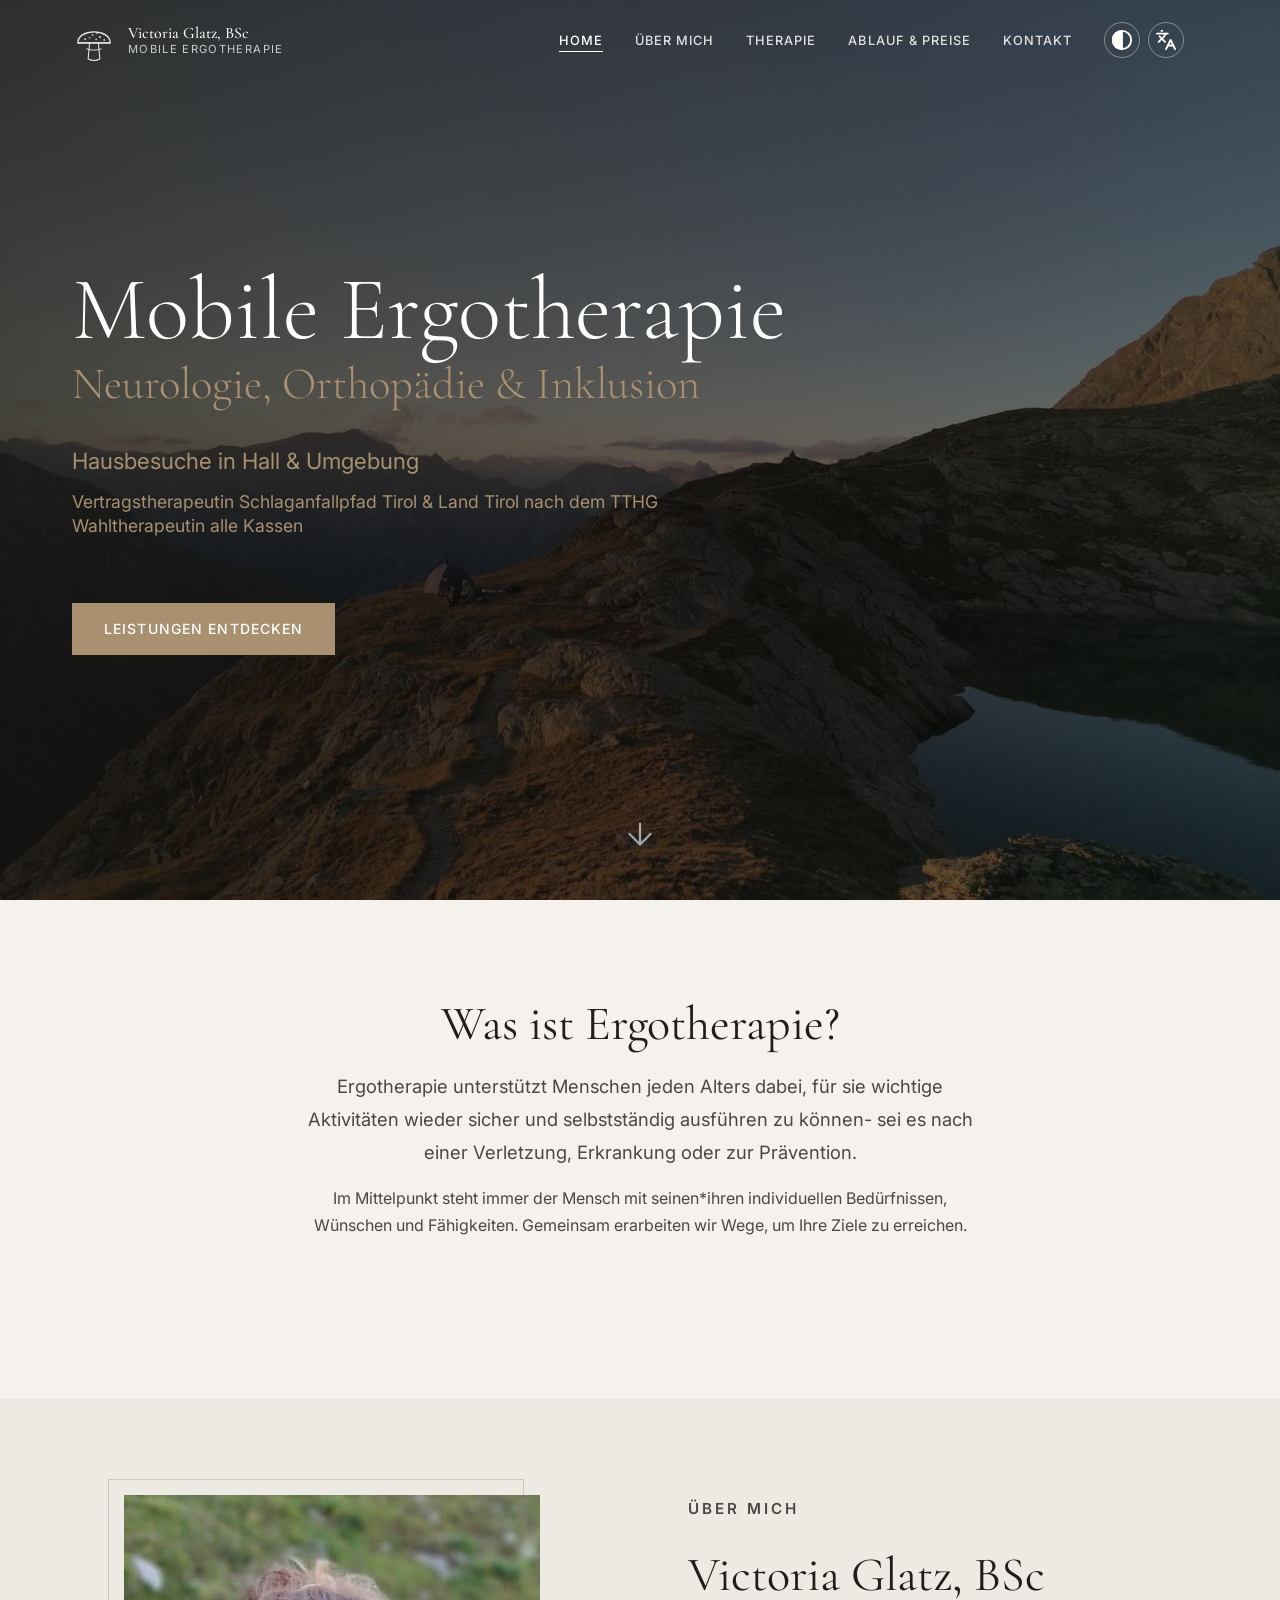
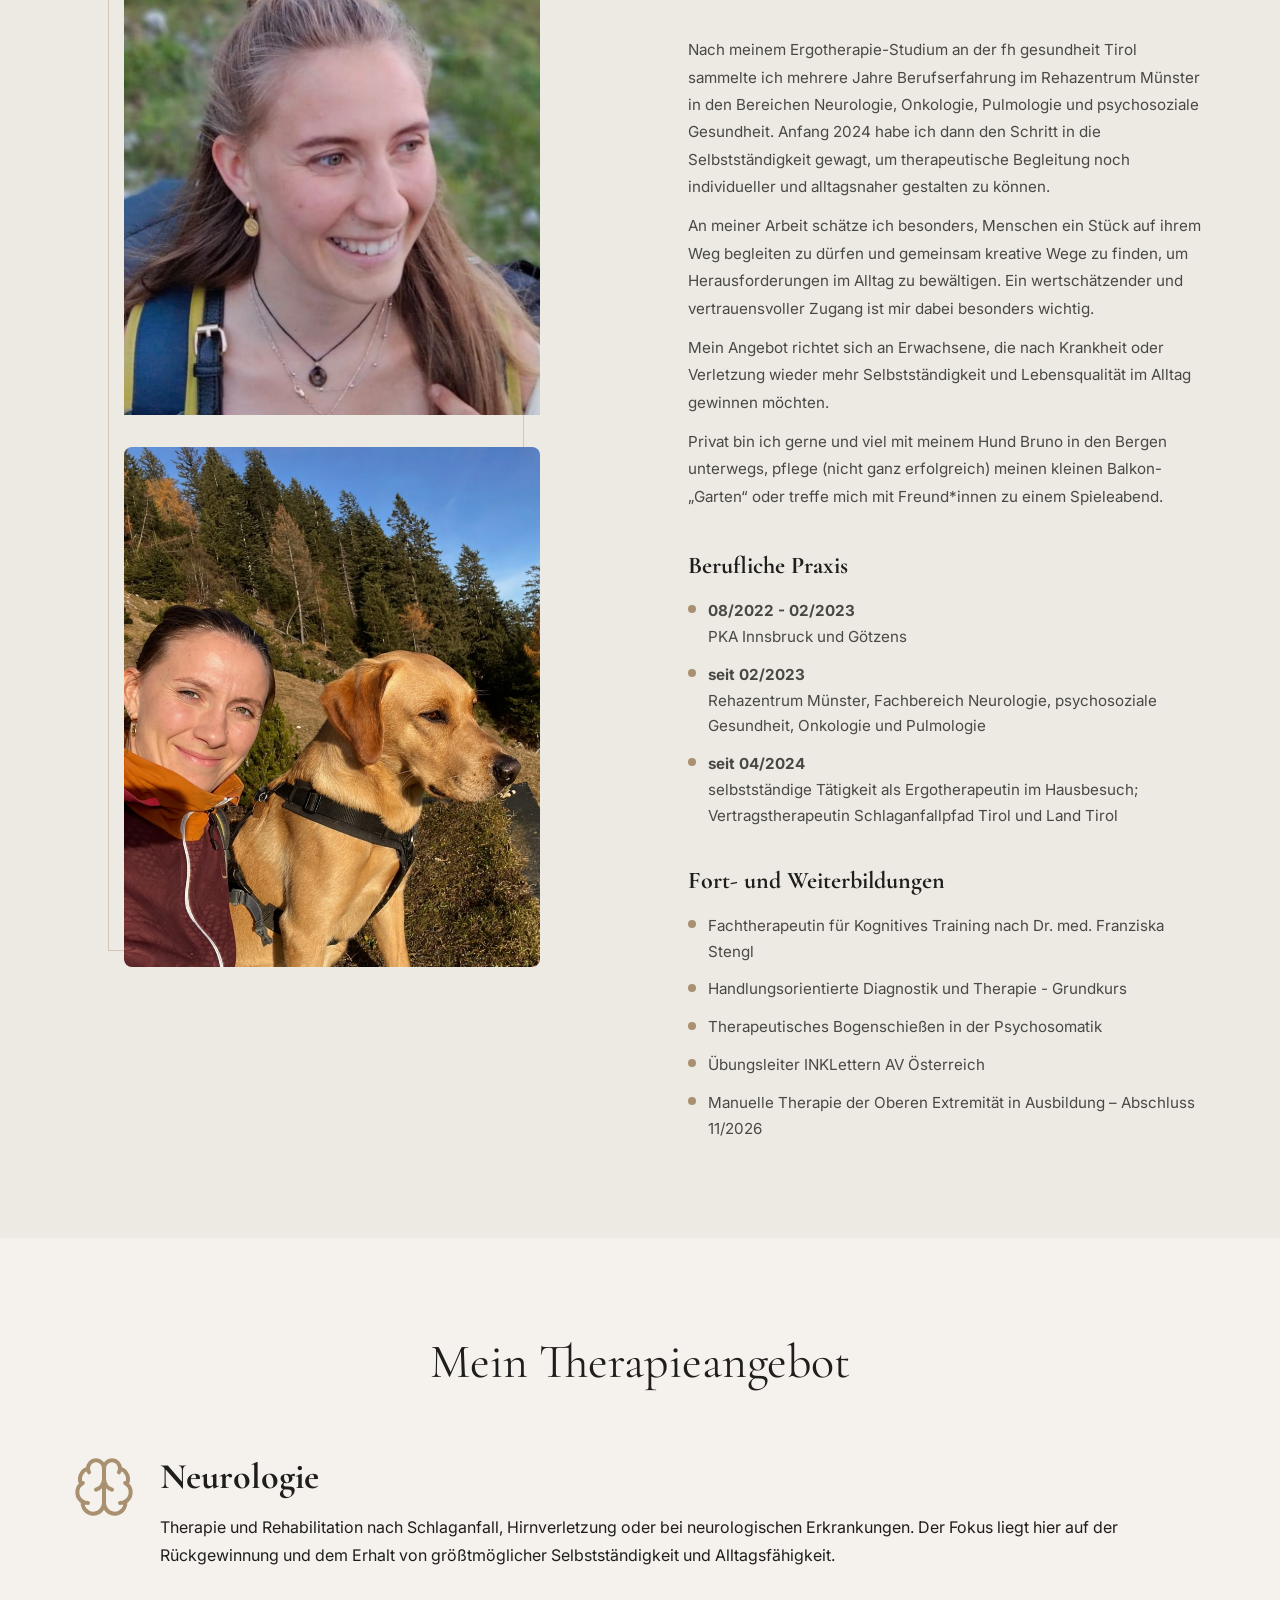
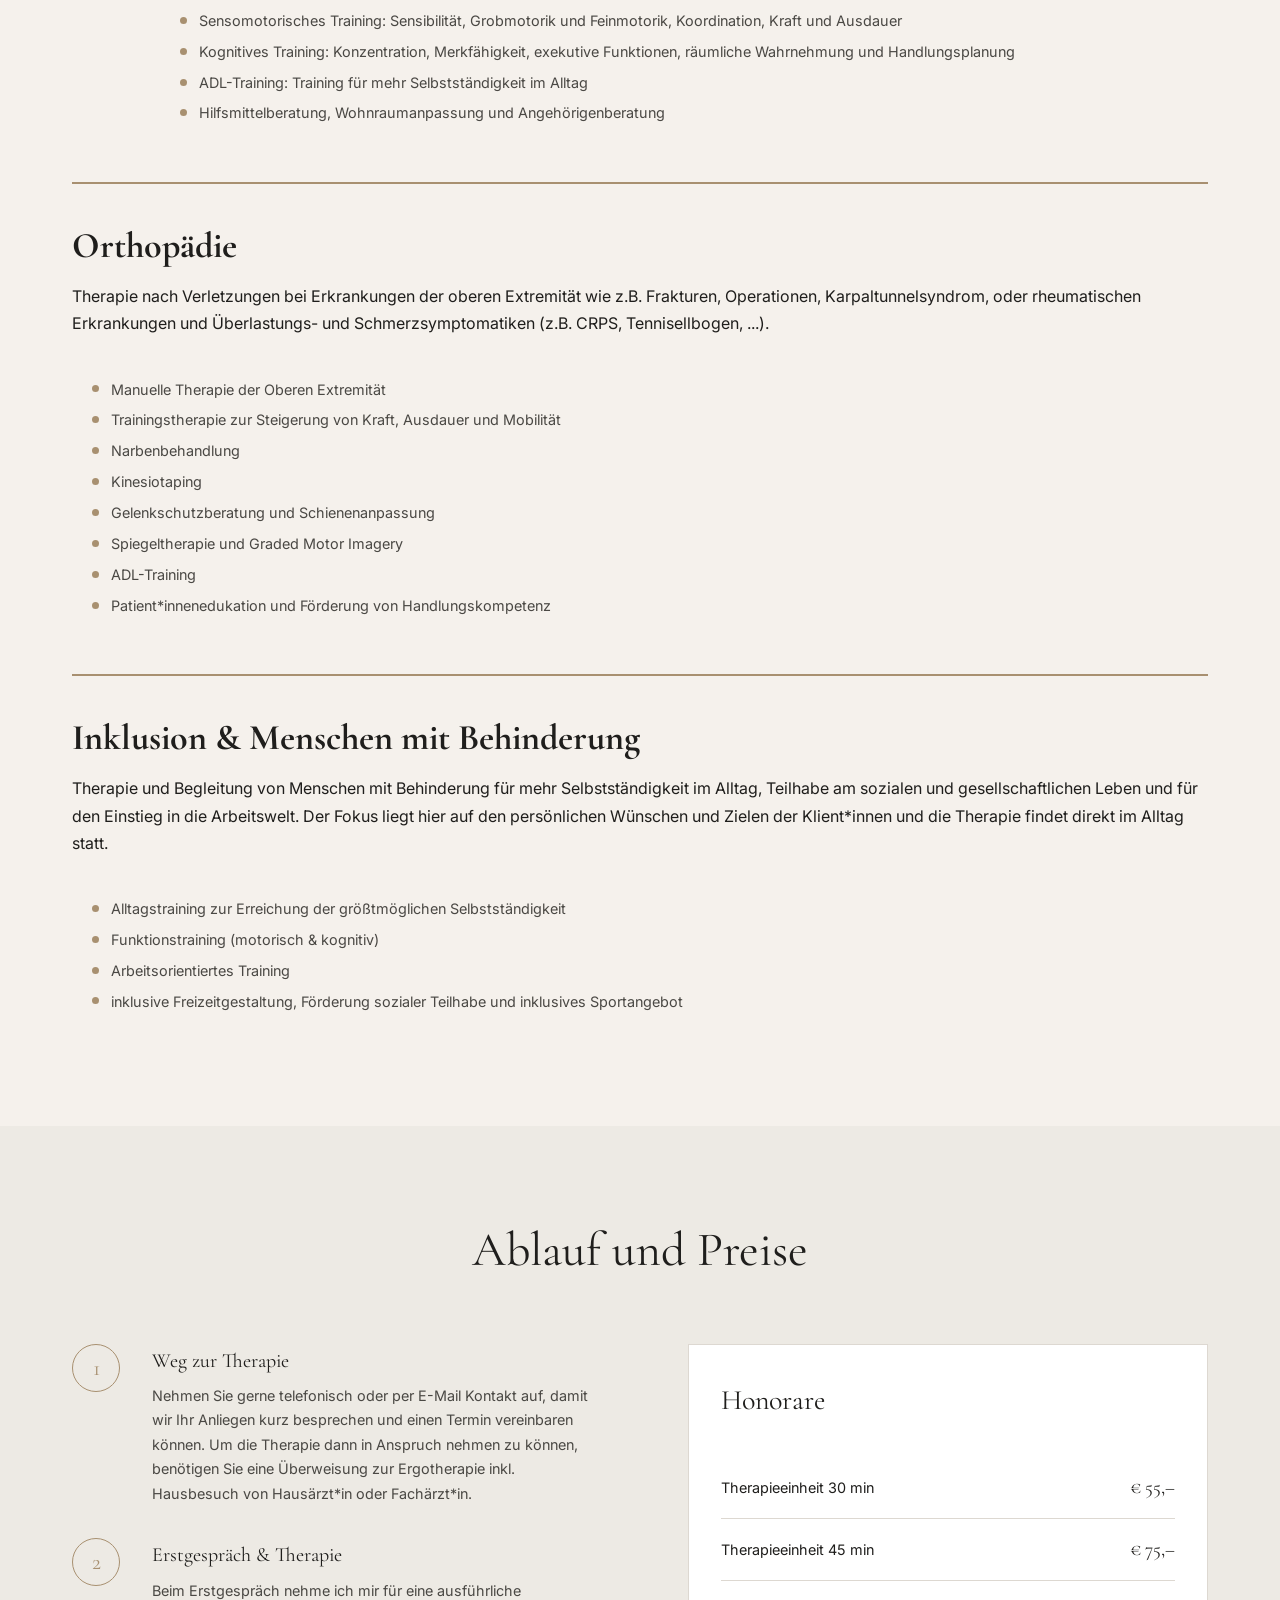
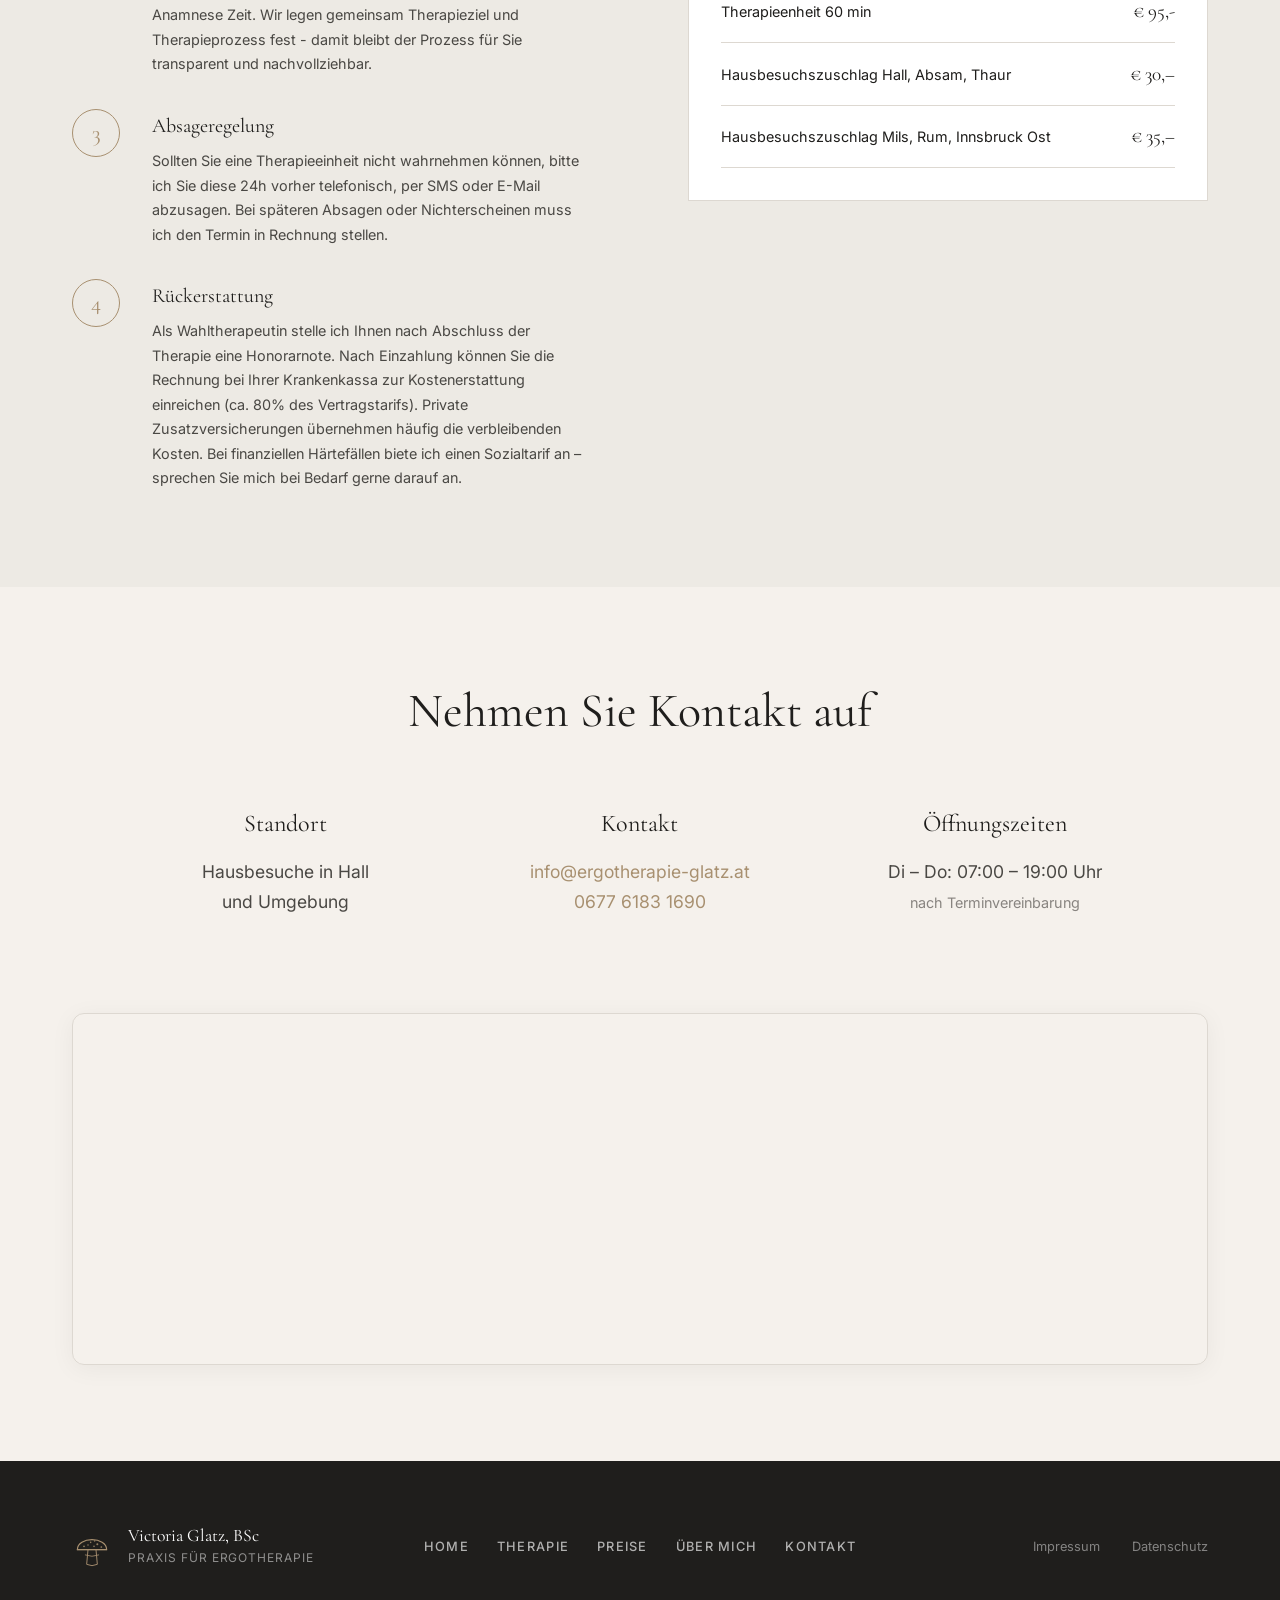
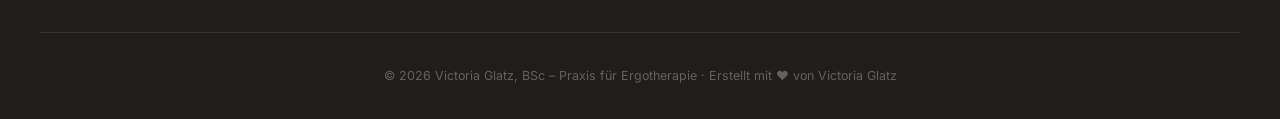
==== index.html @ 056859e7 "Vertragstherapeutin erste Seite" ====
<!DOCTYPE html>
<html lang="de">

<head>
  <meta charset="UTF-8" />
  <meta name="viewport" content="width=device-width, initial-scale=1.0" />
  <title>Mobile Ergotherapie – Victoria Glatz, BSc | Praxis für Ergotherapie</title>
  <meta name="description"
    content="Ergotherapie-Praxis von Victoria Glatz, BSc. Individuelle Therapie für Kinder, Erwachsene und SeniorInnen. Termine auf Anfrage." />
  <meta name="keywords" content="Ergotherapie, Ergotherapeutin, Praxis, Wien, Therapie, Motorik, Alltagskompetenz" />
  <link rel="icon" type="image/svg+xml" href="favicon.svg" />
  <link rel="preconnect" href="https://fonts.googleapis.com" />
  <link rel="preconnect" href="https://fonts.gstatic.com" crossorigin />
  <link
    href="https://fonts.googleapis.com/css2?family=Cormorant+Garamond:ital,wght@0,300;0,400;0,500;0,600;1,300;1,400&family=Inter:wght@300;400;500;600&display=swap"
    rel="stylesheet" />
  <link rel="stylesheet" href="style.css" />
</head>

<body>

  <!-- HEADER / NAV -->
  <header class="site-header" id="site-header">
    <div class="header-inner">
      <a href="#home" class="logo-link">
        <div class="logo-icon">
          <svg viewBox="0 0 60 66" fill="none" xmlns="http://www.w3.org/2000/svg" aria-hidden="true">
            <!-- cap -->
            <path d="M8 34 C8 14 52 14 52 34 Z" stroke="currentColor" stroke-width="1.8" stroke-linejoin="round"
              fill="none" />
            <!-- cap underside / gills line -->
            <line x1="8" y1="34" x2="52" y2="34" stroke="currentColor" stroke-width="1.4" stroke-linecap="round" />
            <!-- stem -->
            <path d="M24 34 L22 56 Q30 60 38 56 L36 34" stroke="currentColor" stroke-width="1.4" stroke-linejoin="round"
              fill="none" />
            <!-- skirt (annulus) -->
            <path d="M20 42 Q30 46 40 42" stroke="currentColor" stroke-width="1.2" stroke-linecap="round" fill="none" />
            <!-- scattered filled dots inside cap -->
            <circle cx="18" cy="29" r="1.3" fill="currentColor" opacity="0.85" />
            <circle cx="28" cy="23" r="1.2" fill="currentColor" opacity="0.85" />
            <circle cx="38" cy="26" r="1.5" fill="currentColor" opacity="0.85" />
            <circle cx="34" cy="21" r="1" fill="currentColor" opacity="0.85" />
            <circle cx="44" cy="30" r="1.3" fill="currentColor" opacity="0.85" />
            <circle cx="24" cy="27" r="1.1" fill="currentColor" opacity="0.85" />
            <circle cx="33" cy="29" r="1.2" fill="currentColor" opacity="0.85" />
          </svg>
        </div>
        <div class="logo-text">
          <span class="logo-name">Victoria Glatz, BSc</span>
          <span class="logo-sub">Mobile Ergotherapie</span>
        </div>
      </a>
      <button class="nav-toggle" id="nav-toggle" aria-label="Menü öffnen" aria-expanded="false">
        <span class="hamburger-line"></span>
        <span class="hamburger-line"></span>
        <span class="hamburger-line"></span>
      </button>
      <nav class="main-nav" id="main-nav" aria-label="Hauptnavigation">
        <ul>
          <li><a href="#home" class="nav-link active" data-section="home">Home</a></li>
          <li><a href="#ueber-mich" class="nav-link" data-section="ueber-mich">Über mich</a></li>
          <li><a href="#therapie" class="nav-link" data-section="therapie">Therapie</a></li>
          <li><a href="#ablauf" class="nav-link" data-section="ablauf">Ablauf &amp; Preise</a></li>
          <li><a href="#kontakt" class="nav-link" data-section="kontakt">Kontakt</a></li>
        </ul>
      </nav>

      <div class="a11y-controls">
        <button id="btn-contrast" class="a11y-btn" aria-label="Kontrastmodus umschalten" title="Hoher Kontrast">
          <svg viewBox="0 0 24 24" fill="none" stroke="currentColor" stroke-width="2" stroke-linecap="round"
            stroke-linejoin="round">
            <circle cx="12" cy="12" r="10"></circle>
            <path d="M12 2a10 10 0 0 0 0 20z" fill="currentColor"></path>
          </svg>
        </button>
        <button id="btn-language" class="a11y-btn" aria-label="Leichte Sprache" title="Leichte Sprache">
          <svg viewBox="0 0 24 24" fill="none" stroke="currentColor" stroke-width="2" stroke-linecap="round"
            stroke-linejoin="round">
            <path d="M5 8l6 6"></path>
            <path d="M4 14l6-6 2-3"></path>
            <path d="M2 5h12"></path>
            <path d="M7 2h1"></path>
            <path d="M22 22l-5-10-5 10"></path>
            <path d="M14 18h6"></path>
          </svg>
        </button>
      </div>
    </div>
  </header>

  <!-- HERO SECTION -->
  <section class="hero" id="home">
    <div class="hero-image-wrapper">
      <img src="images/hero.png" alt="Ergotherapie – Hände bei der Therapie" class="hero-img" loading="eager" />
      <div class="hero-overlay"></div>
    </div>
    <div class="hero-content">
      <h1 class="hero-title reveal-up">
        Mobile Ergotherapie<br />
        <span
          style="color: var(--clr-primary); font-size: clamp(1.1rem, 5vw, 2.8rem); display: block; white-space: nowrap;">Neurologie,
          Orthopädie &amp; Inklusion</span>
      </h1>
      <p class="hero-subtitle reveal-up" style="color: var(--clr-primary); font-size: 1.4rem; margin-top: 0.5rem;">
        Hausbesuche in Hall &amp; Umgebung<br />
        <span style="font-size: 1.1rem; line-height: 1.4; display: block; margin-top: 0.5rem;">
          Vertragstherapeutin Schlaganfallpfad Tirol &amp; Land Tirol nach dem TTHG<br>
          Wahltherapeutin alle Kassen
        </span>
      </p>
      <a href="#therapie" class="btn-primary reveal-up">Leistungen entdecken</a>
    </div>
    <a href="#therapie" class="scroll-indicator" aria-label="Nach unten scrollen">
      <svg viewBox="0 0 24 24" fill="none" xmlns="http://www.w3.org/2000/svg">
        <path d="M12 5v14M5 12l7 7 7-7" stroke="currentColor" stroke-width="1.5" stroke-linecap="round"
          stroke-linejoin="round" />
      </svg>
    </a>
  </section>

  <!-- INTRO SECTION -->
  <section class="intro section-pad">
    <div class="container">
      <div class="intro-text reveal-up">
        <h2 class="section-title">Was ist Ergotherapie?</h2>
        <div class="standard-text">
          <p class="lead-text">
            Ergotherapie unterstützt Menschen jeden Alters dabei, für sie wichtige Aktivitäten wieder sicher und
            selbstständig ausführen zu können- sei es nach einer Verletzung, Erkrankung oder zur Prävention.
          </p>
          <p>
            Im Mittelpunkt steht immer der Mensch mit seinen*ihren individuellen Bedürfnissen, Wünschen und Fähigkeiten.
            Gemeinsam erarbeiten wir Wege, um Ihre Ziele zu erreichen.
          </p>
        </div>
        <div class="leichte-sprache-text">
          <p>
            Manche Menschen können Dinge nicht so gut selber machen.<br>
            Weil sich manche Menschen nicht gut konzentrieren.<br>
            Oder die Hände nicht gut bewegen.<br>
            Die Menschen möchten die Dinge selber Machen.<br>
            Ergotherapie hilft dabei.
          </p>
          <p>
            In der Ergotherapie werden Übungen für die Hände und die Beine gemacht.<br>
            Oder Übungen für das Gedächtnis.<br>
            Oder ein Hilfsmittel ausprobiert.
          </p>
        </div>

      </div>
  </section>

  <!-- ÜBER MICH SECTION -->
  <section class="ueber-mich section-pad section-alt" id="ueber-mich">
    <div class="container">
      <div class="ueber-mich-layout">
        <div class="ueber-mich-img reveal-left">
          <img src="images/portrait.png" alt="Victoria Glatz, BSc – Ergotherapeutin" loading="lazy" />
          <img src="images/portrait2.png" alt="Victoria Glatz, BSc – Ergotherapeutin" loading="lazy"
            style="margin-top: var(--space-md); border-radius: 8px;" />
        </div>
        <div class="ueber-mich-text reveal-right">
          <p class="section-eyebrow">Über mich</p>
          <h2 class="section-title standard-text">Victoria Glatz, BSc</h2>
          <div class="standard-text">
            <p class="lead-text" style="margin-bottom: 0.75rem;">Nach meinem Ergotherapie-Studium an der fh gesundheit
              Tirol sammelte ich mehrere Jahre
              Berufserfahrung im Rehazentrum Münster in den Bereichen Neurologie, Onkologie, Pulmologie und
              psychosoziale Gesundheit. Anfang 2024 habe ich dann den Schritt in die Selbstständigkeit gewagt, um
              therapeutische Begleitung noch
              individueller und alltagsnaher gestalten zu können.</p>
            <p style="margin-bottom: 0.75rem;">An meiner Arbeit schätze ich besonders, Menschen ein Stück auf ihrem Weg
              begleiten zu dürfen und
              gemeinsam kreative Wege zu finden, um Herausforderungen im Alltag zu bewältigen. Ein wertschätzender und
              vertrauensvoller Zugang ist mir dabei besonders wichtig.</p>
            <p style="margin-bottom: 0.75rem;">Mein Angebot richtet sich an Erwachsene, die nach Krankheit oder
              Verletzung wieder mehr Selbstständigkeit
              und Lebensqualität im Alltag gewinnen möchten.</p>
            <p style="margin-bottom: 0.75rem;">Privat bin ich gerne und viel mit meinem Hund Bruno in den Bergen
              unterwegs, pflege (nicht ganz
              erfolgreich) meinen kleinen Balkon-„Garten“ oder treffe mich mit Freund*innen zu einem Spieleabend.</p>
          </div>
          <div class="leichte-sprache-text">
            <p>
              Ich heiße Victoria Glatz<br>
              Ich habe in Tirol studiert.<br>
              Ich habe im Rehazentrum Münster gearbeitet.<br>
              Ich habe dort Menschen mit verschiedenen Krankheiten behandelt.
            </p>
            <p>Seit 2024 bin ich selbstständig.</p>
            <p>
              Mir macht meine Arbeit große Freude.<br>
              Ich unterstütze Menschen bei ihren Herausforderungen.
            </p>
            <p>
              In meiner Freizeit gehe ich mit meinem Hund Bruno spazieren.<br>
              Ich habe einen kleinen Balkon mit Pflanzen.<br>
              Ich spiele gerne Spiele mit Freunden.
            </p>
          </div>

          <h3
            style="margin-top: 1rem; margin-bottom: 0; font-family: var(--font-serif); font-size: 1.5rem; color: var(--clr-text); line-height: 1;">
            Berufliche Praxis</h3>
          <div class="qualifikationen" style="margin-top: 0.25rem;">
            <div class="quali-item">
              <div class="quali-dot"></div>
              <span><strong>08/2022 - 02/2023</strong><br>PKA Innsbruck und Götzens</span>
            </div>
            <div class="quali-item">
              <div class="quali-dot"></div>
              <span><strong>seit 02/2023</strong><br>Rehazentrum Münster, Fachbereich Neurologie, psychosoziale
                Gesundheit, Onkologie und Pulmologie</span>
            </div>
            <div class="quali-item">
              <div class="quali-dot"></div>
              <span><strong>seit 04/2024</strong><br>selbstständige Tätigkeit als Ergotherapeutin im Hausbesuch;
                Vertragstherapeutin Schlaganfallpfad Tirol und Land Tirol</span>
            </div>
          </div>

          <h3
            style="margin-top: 1.5rem; margin-bottom: 0; font-family: var(--font-serif); font-size: 1.5rem; color: var(--clr-text); line-height: 1;">
            Fort- und Weiterbildungen</h3>
          <div class="qualifikationen" style="margin-top: 0.25rem;">
            <div class="quali-item">
              <div class="quali-dot"></div>
              <span>Fachtherapeutin für Kognitives Training nach Dr. med. Franziska Stengl</span>
            </div>
            <div class="quali-item">
              <div class="quali-dot"></div>
              <span>Handlungsorientierte Diagnostik und Therapie - Grundkurs</span>
            </div>
            <div class="quali-item">
              <div class="quali-dot"></div>
              <span>Therapeutisches Bogenschießen in der Psychosomatik</span>
            </div>
            <div class="quali-item">
              <div class="quali-dot"></div>
              <span>Übungsleiter INKLettern AV Österreich</span>
            </div>
            <div class="quali-item">
              <div class="quali-dot"></div>
              <span>Manuelle Therapie der Oberen Extremität in Ausbildung – Abschluss 11/2026</span>
            </div>
          </div>
        </div>
      </div>
    </div>
  </section>

  <!-- THERAPIE SECTION -->
  <section class="therapie section-pad" id="therapie">
    <div class="container">
      <div class="section-header reveal-up">
        <h2 class="section-title">Mein Therapieangebot</h2>
      </div>

      <div class="therapy-content reveal-up">
        <div class="therapy-section"
          style="padding-bottom: 2.5rem; border-bottom: 2px solid var(--clr-primary); margin-bottom: 2.5rem; display: flex; gap: 1.5rem; align-items: flex-start;">

          <div class="therapy-icon" style="flex-shrink: 0; width: 64px; height: 64px; color: var(--clr-primary);">
            <svg viewBox="0 0 24 24" fill="none" stroke="currentColor" stroke-width="1.5" stroke-linecap="round"
              stroke-linejoin="round">
              <!-- side-view conceptual brain path based on lucide definition -->
              <path d="M12 5a3 3 0 1 0-5.997.125 4 4 0 0 0-2.526 5.77 4 4 0 0 0 .556 6.588A4 4 0 1 0 12 18Z"></path>
              <path d="M12 5a3 3 0 1 1 5.997.125 4 4 0 0 1 2.526 5.77 4 4 0 0 1-.556 6.588A4 4 0 1 1 12 18Z"></path>
              <path d="M15 13a4.5 4.5 0 0 1-3-4 4.5 4.5 0 0 1-3 4"></path>
              <path d="M17.599 6.5a3 3 0 0 0 .399-1.375"></path>
              <path d="M6.003 5.125A3 3 0 0 0 6.401 6.5"></path>
              <path d="M3.477 10.896a4 4 0 0 1 .585-.396"></path>
              <path d="M19.938 10.5a4 4 0 0 1 .585.396"></path>
              <path d="M6 18a4 4 0 0 1-1.967-.516"></path>
              <path d="M19.967 17.484A4 4 0 0 1 18 18"></path>
            </svg>
          </div>

          <div class="therapy-text" style="flex: 1;">
            <h3
              style="font-family: var(--font-serif); font-size: 2.25rem; color: var(--clr-text); margin-bottom: 1rem; line-height: 1.2;">
              Neurologie</h3>
            <div class="standard-text">
              <p>Therapie und Rehabilitation nach Schlaganfall, Hirnverletzung oder bei neurologischen Erkrankungen. Der
                Fokus liegt hier auf der Rückgewinnung und dem Erhalt von größtmöglicher Selbstständigkeit und
                Alltagsfähigkeit.</p>
              <ul class="therapy-list" style="margin-top: 0.5rem; padding-left: 1.25rem;">
                <li>Sensomotorisches Training: Sensibilität, Grobmotorik und Feinmotorik, Koordination, Kraft und
                  Ausdauer</li>
                <li>Kognitives Training: Konzentration, Merkfähigkeit, exekutive Funktionen, räumliche Wahrnehmung und
                  Handlungsplanung</li>
                <li>ADL-Training: Training für mehr Selbstständigkeit im Alltag</li>
                <li>Hilfsmittelberatung, Wohnraumanpassung und Angehörigenberatung</li>
              </ul>
            </div>
            <div class="leichte-sprache-text">
              <p>
                Therapie nach Schlaganfall oder Verletzung im Gehirn.<br>
                Therapie bei Krankeiten im Gehirn.<br>
                Übungen für Dinge im Alltag.<br>
                Übungen für Hände und Körper.<br>
                Übungen für die Konzentration.<br>
                Ausprobieren von Hilfsmitteln.
              </p>
            </div>
          </div>
        </div>

        <div class="therapy-section"
          style="padding-bottom: 2.5rem; border-bottom: 2px solid var(--clr-primary); margin-bottom: 2.5rem; display: flex; gap: 1.5rem; align-items: flex-start;">

          <div class="therapy-text" style="flex: 1;">
            <h3
              style="font-family: var(--font-serif); font-size: 2.25rem; color: var(--clr-text); margin-bottom: 1rem; line-height: 1.2;">
              Orthopädie</h3>
            <div class="standard-text">
              <p>Therapie nach Verletzungen bei Erkrankungen der oberen Extremität wie z.B. Frakturen, Operationen,
                Karpaltunnelsyndrom, oder rheumatischen Erkrankungen und Überlastungs- und Schmerzsymptomatiken (z.B.
                CRPS, Tennisellbogen, ...).</p>
              <ul class="therapy-list" style="margin-top: 0.5rem; padding-left: 1.25rem;">
                <li>Manuelle Therapie der Oberen Extremität</li>
                <li>Trainingstherapie zur Steigerung von Kraft, Ausdauer und Mobilität</li>
                <li>Narbenbehandlung</li>
                <li>Kinesiotaping</li>
                <li>Gelenkschutzberatung und Schienenanpassung</li>
                <li>Spiegeltherapie und Graded Motor Imagery</li>
                <li>ADL-Training</li>
                <li>Patient*innenedukation und Förderung von Handlungskompetenz</li>
              </ul>
            </div>
            <div class="leichte-sprache-text">
              <p>
                Therapie bei Verletzungen der Hand.<br>
                Therapie bei Schmerzen.<br>
                Manuelle Therapie.<br>
                Übungen für die Hand.<br>
                Patient*innenedukation
              </p>
            </div>
          </div>
        </div>

        <div class="therapy-section" style="display: flex; gap: 1.5rem; align-items: flex-start;">

          <div class="therapy-text" style="flex: 1;">
            <h3
              style="font-family: var(--font-serif); font-size: 2.25rem; color: var(--clr-text); margin-bottom: 1rem; line-height: 1.2;">
              Inklusion & Menschen mit Behinderung</h3>
            <div class="standard-text">
              <p>Therapie und Begleitung von Menschen mit Behinderung für mehr Selbstständigkeit im Alltag, Teilhabe am
                sozialen und gesellschaftlichen Leben und für den Einstieg in die Arbeitswelt. Der Fokus liegt hier auf
                den persönlichen Wünschen und Zielen der Klient*innen und die Therapie findet direkt im Alltag statt.
              </p>
              <ul class="therapy-list" style="margin-top: 0.5rem; padding-left: 1.25rem;">
                <li>Alltagstraining zur Erreichung der größtmöglichen Selbstständigkeit</li>
                <li>Funktionstraining (motorisch &amp; kognitiv)</li>
                <li>Arbeitsorientiertes Training</li>
                <li>inklusive Freizeitgestaltung, Förderung sozialer Teilhabe und inklusives Sportangebot</li>
              </ul>
            </div>
            <div class="leichte-sprache-text">
              <p>
                Damit weniger Unterstützung benötigt wird.<br>
                Übungen für die Arbeit.<br>
                Übungen für die Freizeit.
              </p>
            </div>
          </div>
        </div>
      </div>
    </div>
  </section>

  <!-- ABLAUF & PREISE SECTION -->
  <section class="preise section-pad section-alt" id="ablauf">
    <div class="container">
      <div class="section-header reveal-up">
        <h2 class="section-title">Ablauf und Preise</h2>
      </div>
      <div class="preise-layout">
        <div class="ablauf-steps reveal-up standard-text">
          <div class="step">
            <div class="step-num">1</div>
            <div class="step-content">
              <h3>Weg zur Therapie</h3>
              <p>
                <span class="standard-text">Nehmen Sie gerne telefonisch oder per E-Mail Kontakt auf, damit wir Ihr
                  Anliegen kurz besprechen und einen Termin vereinbaren können. Um die Therapie dann in Anspruch nehmen
                  zu können, benötigen Sie eine Überweisung zur Ergotherapie inkl. Hausbesuch von Hausärzt*in oder
                  Fachärzt*in.</span>
                <span class="leichte-sprache-text">
                  Für die Ergotherapie braucht man eine Überweisung.<br>
                  Die Überweisung schreibt der Arzt oder die Ärztin.<br>
                  Dann ruft man die Ergotherapeutin an.
                </span>
              </p>
            </div>
          </div>
          <div class="step">
            <div class="step-num">2</div>
            <div class="step-content">
              <h3>Erstgespräch &amp; Therapie</h3>
              <p>
                <span class="standard-text">Beim Erstgespräch nehme ich mir für eine ausführliche Anamnese Zeit. Wir
                  legen gemeinsam Therapieziel und Therapieprozess fest - damit bleibt der Prozess für Sie transparent
                  und nachvollziehbar.</span>
                <span class="leichte-sprache-text">
                  Die Ergotherapeutin redet mit dir über deine Situation und Wünsche.<br>
                  Zusammen legen wir die Ziele fest.
                </span>
              </p>
            </div>
          </div>
          <div class="step">
            <div class="step-num">3</div>
            <div class="step-content">
              <h3>Absageregelung</h3>
              <p>
                <span class="standard-text">Sollten Sie eine Therapieeinheit nicht wahrnehmen können, bitte ich Sie
                  diese 24h vorher telefonisch, per SMS oder E-Mail abzusagen. Bei späteren Absagen oder Nichterscheinen
                  muss ich den Termin in Rechnung stellen.</span>
                <span class="leichte-sprache-text">Sie können einmal nicht zu unserem Termin kommen? Bitte sagen Sie mir
                  rechtzeitig Bescheid! Am besten einen Tag vorher. Sagen Sie mir zu spät ab, müssen Sie den verpassten
                  Termin trotzdem bezahlen.</span>
              </p>
            </div>
          </div>
          <div class="step">
            <div class="step-num">4</div>
            <div class="step-content">
              <h3>Rückerstattung</h3>
              <p>
                <span class="standard-text">
                  Als Wahltherapeutin stelle ich Ihnen nach Abschluss der Therapie eine Honorarnote. Nach Einzahlung
                  können
                  Sie die Rechnung bei Ihrer Krankenkassa zur Kostenerstattung einreichen (ca. 80% des Vertragstarifs).
                  Private Zusatzversicherungen übernehmen häufig die verbleibenden Kosten. Bei finanziellen Härtefällen
                  biete ich
                  einen Sozialtarif an – sprechen Sie mich bei Bedarf gerne darauf an.
                </span>
                <span class="leichte-sprache-text">
                  Wenn die Therapie fertig ist, bekommen Sie von mir eine Rechnung. Diese Rechnung bezahlen Sie zuerst
                  selbst. Dann schicken Sie die Rechnung an Ihre Gesundheits-Kasse. Die Kasse gibt Ihnen einen Teil vom
                  Geld
                  zurück. Wenn Sie wenig Geld haben, sprechen Sie mich bitte an. Wir finden eine Lösung.
                </span>
              </p>
            </div>
          </div>
        </div>

        <div class="leichte-sprache-text" style="margin-bottom: var(--space-lg);">
          <p>
            Für die Ergotherapie braucht man eine Überweisung.<br>
            Die Überweisung schreibt der Arzt oder die Ärztin.<br>
            Dann ruft man die Ergotherapeutin an.<br>
            Die Ergotherapeutin redet mit dir über deine Situation.<br>
            Und über deine Wünsche.<br>
            Die Ergotherapeutin erklärt dir den Ablauf.<br>
            Am Ende der Therapie bekommst du eine Rechnung.<br>
            Diese Rechnung musst du der Therapeutin bezahlen.<br>
            Die Rechnung kannst du bei der Krankenkassa einreichen.<br>
            Dann bekommst du einen Teil des Geldes zurück.
          </p>
        </div>

        <div class="preisliste reveal-up">
          <h3 class="preisliste-title">Honorare</h3>
          <div class="preis-item">
            <span class="preis-label">Therapieeinheit 30 min</span>
            <span class="preis-value">€ 55,–</span>
          </div>
          <div class="preis-item">
            <span class="preis-label">Therapieeinheit 45 min</span>
            <span class="preis-value">€ 75,–</span>
          </div>
          <div class="preis-item">
            <span class="preis-label">Therapieenheit 60 min</span>
            <span class="preis-value">€ 95,-</span>
          </div>
          <div class="preis-item">
            <span class="preis-label">Hausbesuchszuschlag Hall, Absam, Thaur</span>
            <span class="preis-value">€ 30,–</span>
          </div>
          <div class="preis-item">
            <span class="preis-label">Hausbesuchszuschlag Mils, Rum, Innsbruck Ost</span>
            <span class="preis-value">€ 35,–</span>
          </div>

        </div>
      </div>
    </div>
  </section>



  <!-- KONTAKT SECTION -->
  <section class="kontakt section-pad" id="kontakt">
    <div class="container">
      <div class="section-header reveal-up">
        <h2 class="section-title">Nehmen Sie Kontakt auf</h2>
      </div>

      <div class="kontakt-grid reveal-up">

        <!-- Column 1: Standort -->
        <div class="kontakt-block">
          <h4>Standort</h4>
          <p>Hausbesuche in Hall<br>und Umgebung</p>
        </div>

        <!-- Column 2: Kontakt -->
        <div class="kontakt-block">
          <h4>Kontakt</h4>
          <p><a href="mailto:info@ergotherapie-glatz.at">info@ergotherapie-glatz.at</a><br>
            <a href="tel:+4367761831690">0677 6183 1690</a>
          </p>
        </div>

        <!-- Column 3: Öffnungszeiten -->
        <div class="kontakt-block">
          <h4>Öffnungszeiten</h4>
          <p>Di – Do: 07:00 – 19:00 Uhr<br>
            <span class="muted-text">nach Terminvereinbarung</span>
          </p>
        </div>

      </div>

      <!-- Map -->
      <div class="kontakt-map reveal-up">
        <iframe
          src="https://www.google.com/maps/embed?pb=!1m18!1m12!1m3!1d2707.954752538965!2d11.49842427670731!3d47.28014027116131!2m3!1f0!2f0!3f0!3m2!1i1024!2i768!4f13.1!3m3!1m2!1s0x479d690ab0c5a0fb%3A0xb36a1e94cc4839cf!2sHall%20in%20Tirol!5e0!3m2!1sde!2sat!4v1715015654320!5m2!1sde!2sat"
          width="100%" height="350" style="border:0;" allowfullscreen="" loading="lazy"
          referrerpolicy="no-referrer-when-downgrade">
        </iframe>
      </div>
    </div>
  </section>

  <!-- FOOTER -->
  <footer class="site-footer">
    <div class="container footer-inner">
      <div class="footer-brand">
        <div class="logo-icon footer-logo">
          <svg viewBox="0 0 60 66" fill="none" xmlns="http://www.w3.org/2000/svg" aria-hidden="true">
            <!-- cap -->
            <path d="M8 34 C8 14 52 14 52 34 Z" stroke="currentColor" stroke-width="1.8" stroke-linejoin="round"
              fill="none" />
            <!-- cap underside / gills line -->
            <line x1="8" y1="34" x2="52" y2="34" stroke="currentColor" stroke-width="1.4" stroke-linecap="round" />
            <!-- stem -->
            <path d="M24 34 L22 56 Q30 60 38 56 L36 34" stroke="currentColor" stroke-width="1.4" stroke-linejoin="round"
              fill="none" />
            <!-- skirt (annulus) -->
            <path d="M20 42 Q30 46 40 42" stroke="currentColor" stroke-width="1.2" stroke-linecap="round" fill="none" />
            <!-- scattered filled dots inside cap -->
            <circle cx="18" cy="29" r="1.3" fill="currentColor" opacity="0.85" />
            <circle cx="28" cy="23" r="1.2" fill="currentColor" opacity="0.85" />
            <circle cx="38" cy="26" r="1.5" fill="currentColor" opacity="0.85" />
            <circle cx="34" cy="21" r="1" fill="currentColor" opacity="0.85" />
            <circle cx="44" cy="30" r="1.3" fill="currentColor" opacity="0.85" />
            <circle cx="24" cy="27" r="1.1" fill="currentColor" opacity="0.85" />
            <circle cx="33" cy="29" r="1.2" fill="currentColor" opacity="0.85" />
          </svg>
        </div>
        <div>
          <p class="footer-name">Victoria Glatz, BSc</p>
          <p class="footer-subtitle">Praxis für Ergotherapie</p>
        </div>
      </div>
      <nav class="footer-nav" aria-label="Footer Navigation">
        <a href="#home">Home</a>
        <a href="#therapie">Therapie</a>
        <a href="#ablauf">Preise</a>
        <a href="#ueber-mich">Über mich</a>
        <a href="#kontakt">Kontakt</a>
      </nav>
      <div class="footer-legal">
        <a href="impressum.html">Impressum</a>
        <a href="datenschutz.html">Datenschutz</a>
      </div>
    </div>
    <div class="footer-bottom">
      <p>© 2026 Victoria Glatz, BSc – Praxis für Ergotherapie · Erstellt mit ♥ von Victoria Glatz</p>
    </div>
  </footer>

  <script src="script.js"></script>
</body>

</html>
---- style.css ----
/* ============================================================
   ERGOTHERAPIE – STYLE.CSS
   Design: Warm, minimal, modern – inspired by leben-in-bewegung.at
   ============================================================ */

/* ── CSS Custom Properties ──────────────────────────────── */
:root {
  /* Colors */
  --clr-bg: #f5f1ec;
  --clr-bg-alt: #edeae4;
  --clr-surface: #ffffff;
  --clr-primary: #a89070;
  --clr-primary-dk: #877055;
  --clr-dark: #1f1e1c;
  --clr-mid: #4a4844;
  --clr-muted: #888480;
  --clr-accent: #6b8f71;
  --clr-accent-lt: #d5e5d7;
  --clr-border: #ddd8d1;
  --clr-hero-bg: #1a1915;

  /* High Contrast Mode Variables */
  --hc-bg: #000000;
  --hc-bg-alt: #111111;
  --hc-surface: #1a1a1a;
  --hc-primary: #f5c518;
  --hc-primary-dk: #d4a800;
  --hc-dark: #ffffff;
  --hc-mid: #e0e0e0;
  --hc-muted: #bbbbbb;
  --hc-accent: #f5c518;
  --hc-accent-lt: #3a3000;
  --hc-border: #444444;

  /* Typography */
  --font-serif: 'Cormorant Garamond', Georgia, serif;
  --font-sans: 'Inter', system-ui, sans-serif;

  /* Spacing */
  --space-xs: 0.5rem;
  --space-sm: 1rem;
  --space-md: 2rem;
  --space-lg: 4rem;
  --space-xl: 6rem;

  /* Transitions */
  --transition: 0.35s cubic-bezier(0.25, 0.46, 0.45, 0.94);

  /* Layout */
  --max-w: 1200px;
  --header-h: 80px;
}

/* ── Reset & Base ───────────────────────────────────────── */
*,
*::before,
*::after {
  box-sizing: border-box;
  margin: 0;
  padding: 0;
}

html {
  scroll-behavior: smooth;
  font-size: 16px;
}

body {
  font-family: var(--font-sans);
  background-color: var(--clr-bg);
  color: var(--clr-dark);
  line-height: 1.7;
  overflow-x: hidden;
}

body.high-contrast {
  --clr-bg: var(--hc-bg);
  --clr-bg-alt: var(--hc-bg-alt);
  --clr-surface: var(--hc-surface);
  --clr-primary: var(--hc-primary);
  --clr-primary-dk: var(--hc-primary-dk);
  --clr-dark: var(--hc-dark);
  --clr-mid: var(--hc-mid);
  --clr-muted: var(--hc-muted);
  --clr-accent: var(--hc-accent);
  --clr-accent-lt: var(--hc-accent-lt);
  --clr-border: var(--hc-border);
  --clr-hero-bg: var(--hc-bg);
  font-size: 1.15rem;
  /* Larger base font size */
}

/* High Contrast Generic Overrides */
body.high-contrast * {
  border-color: #444444 !important;
}

body.high-contrast,
body.high-contrast section,
body.high-contrast header,
body.high-contrast footer,
body.high-contrast .site-header.scrolled {
  background-color: #000000 !important;
}

body.high-contrast .section-alt {
  background-color: #111111 !important;
}

/* High Contrast Button Fix */
body.high-contrast .btn-primary {
  background-color: #f5c518 !important;
  color: #000000 !important;
  border: 2px solid #f5c518 !important;
  font-weight: 700;
}

body.high-contrast h1.hero-title {
  font-size: clamp(3rem, 7vw, 5rem);
}

body.high-contrast h2.section-title {
  font-size: clamp(2.5rem, 5vw, 4rem);
}

body.high-contrast p,
body.high-contrast li,
body.high-contrast .lead-text {
  font-size: 1.25rem;
  line-height: 1.6;
}

body.high-contrast .hero-img {
  filter: grayscale(100%);
  opacity: 0.25;
}

body.high-contrast .hero-overlay {
  background: rgba(0, 0, 0, 0.75);
}

body.high-contrast .therapy-card-img--placeholder {
  background: var(--hc-bg-alt);
}

/* High Contrast Menu & Footer Fixes */
body.high-contrast .site-header.scrolled .logo-link,
body.high-contrast .site-header.scrolled .logo-name,
body.high-contrast .site-header.scrolled .logo-icon {
  color: #fff;
}

body.high-contrast .site-header.scrolled .logo-sub {
  color: rgba(255, 255, 255, 0.75);
}

body.high-contrast .site-header.scrolled .a11y-btn {
  color: #fff;
  border-color: rgba(255, 255, 255, 0.4);
}

body.high-contrast .site-header.scrolled .a11y-btn:hover {
  background-color: #fff;
  color: #000;
  border-color: #fff;
}

body.high-contrast .site-header.scrolled .hamburger-line {
  background-color: #fff;
}

@media (min-width: 769px) {
  body.high-contrast .site-header.scrolled .nav-link {
    color: #fff;
  }

  body.high-contrast .site-header.scrolled .nav-link::after {
    background-color: #fff;
  }
}

body.high-contrast .site-footer {
  border-top: 1px solid rgba(255, 255, 255, 0.1);
  background-color: #000 !important;
}

body.high-contrast .site-footer,
body.high-contrast .site-footer .footer-name,
body.high-contrast .site-footer .footer-subtitle,
body.high-contrast .site-footer .footer-nav a,
body.high-contrast .site-footer .footer-legal a,
body.high-contrast .site-footer .footer-bottom p {
  color: #fff;
}

body.high-contrast .site-footer .logo-icon {
  color: #f5c518;
}

/* ── Leichte Sprache (Simple Language) Toggle ────── */
.leichte-sprache-text {
  display: none;
  font-size: 1.25rem;
  line-height: 1.5;
  text-align: left !important;
}

body.leichte-sprache .standard-text {
  display: none;
}

body.leichte-sprache .leichte-sprache-text {
  display: block;
}

img {
  display: block;
  max-width: 100%;
  height: auto;
}

a {
  color: inherit;
  text-decoration: none;
  transition: color var(--transition);
}

ul {
  list-style: none;
}

/* ── Scroll animations ──────────────────────────────────── */
.reveal-up {
  opacity: 0;
  transform: translateY(40px);
  transition: opacity 0.7s ease, transform 0.7s ease;
}

.reveal-up.visible {
  opacity: 1;
  transform: translateY(0);
}

.reveal-left {
  opacity: 0;
  transform: translateX(-50px);
  transition: opacity 0.8s ease, transform 0.8s ease;
}

.reveal-left.visible {
  opacity: 1;
  transform: translateX(0);
}

.reveal-right {
  opacity: 0;
  transform: translateX(50px);
  transition: opacity 0.8s ease, transform 0.8s ease;
}

.reveal-right.visible {
  opacity: 1;
  transform: translateX(0);
}

/* Staggered delay for cards */
.intro-card:nth-child(2) {
  transition-delay: 0.15s;
}

.intro-card:nth-child(3) {
  transition-delay: 0.3s;
}

.therapy-card:nth-child(2) {
  transition-delay: 0.1s;
}

.therapy-card:nth-child(3) {
  transition-delay: 0.2s;
}

.therapy-card:nth-child(4) {
  transition-delay: 0.3s;
}

/* ── Layout Helpers ─────────────────────────────────────── */
.container {
  width: 100%;
  max-width: var(--max-w);
  margin: 0 auto;
  padding: 0 var(--space-md);
}

.section-pad {
  padding: var(--space-xl) 0;
}

.section-alt {
  background-color: var(--clr-bg-alt);
}

/* ── Typography Helpers ─────────────────────────────────── */
.section-eyebrow {
  font-family: var(--font-sans);
  font-size: 0.75rem;
  font-weight: 600;
  letter-spacing: 0.2em;
  text-transform: uppercase;
  color: var(--clr-primary);
  margin-bottom: var(--space-xs);
}

.section-title {
  font-family: var(--font-serif);
  font-size: clamp(2rem, 4vw, 3rem);
  font-weight: 400;
  line-height: 1.2;
  color: var(--clr-dark);
  margin-bottom: var(--space-sm);
}

.section-lead {
  font-size: 1.05rem;
  color: var(--clr-mid);
  max-width: 580px;
}

.section-header {
  text-align: center;
  margin-bottom: var(--space-lg);
}

.section-header .section-lead {
  margin: 0 auto;
}

.lead-text {
  font-size: 1.15rem;
  font-weight: 400;
  color: var(--clr-mid);
  margin-bottom: var(--space-sm);
  line-height: 1.8;
}

/* ── Buttons ─────────────────────────────────────────────── */
.btn-primary {
  display: inline-flex;
  align-items: center;
  gap: 0.5rem;
  background-color: var(--clr-primary);
  color: #fff;
  font-family: var(--font-sans);
  font-size: 0.875rem;
  font-weight: 500;
  letter-spacing: 0.08em;
  text-transform: uppercase;
  padding: 0.875rem 2rem;
  border: none;
  cursor: pointer;
  transition: background-color var(--transition), transform var(--transition), box-shadow var(--transition);
  text-decoration: none;
}

.btn-primary:hover {
  background-color: var(--clr-primary-dk);
  transform: translateY(-2px);
  box-shadow: 0 8px 24px rgba(168, 144, 112, 0.35);
}

/* ═══════════════════════════════════════════════════════════
   HEADER / NAVIGATION
═══════════════════════════════════════════════════════════ */
.site-header {
  position: fixed;
  top: 0;
  left: 0;
  right: 0;
  z-index: 1000;
  height: var(--header-h);
  display: flex;
  align-items: center;
  transition: background-color var(--transition), box-shadow var(--transition);
}

.site-header.scrolled {
  background-color: var(--clr-primary);
  box-shadow: 0 2px 20px rgba(0, 0, 0, 0.15);
}

.site-header.at-top {
  background-color: transparent;
}

.header-inner {
  width: 100%;
  max-width: var(--max-w);
  margin: 0 auto;
  padding: 0 var(--space-md);
  display: flex;
  align-items: center;
  justify-content: space-between;
  gap: var(--space-md);
}

/* Logo */
.logo-link {
  display: flex;
  align-items: center;
  gap: 0.75rem;
  color: #fff;
  flex-shrink: 0;
}

/* A11y Controls */
.a11y-controls {
  display: flex;
  align-items: center;
  gap: 0.5rem;
  margin-right: 1.5rem;
}

.a11y-btn {
  background: transparent;
  border: 1px solid rgba(255, 255, 255, 0.4);
  color: #fff;
  width: 36px;
  height: 36px;
  border-radius: 50%;
  padding: 6px;
  cursor: pointer;
  display: flex;
  align-items: center;
  justify-content: center;
  transition: background-color var(--transition), color var(--transition), border-color var(--transition);
}

.a11y-btn:hover {
  background-color: #fff;
  color: var(--clr-primary);
  border-color: #fff;
}

.a11y-btn svg {
  width: 100%;
  height: 100%;
}

.logo-icon {
  width: 44px;
  height: 44px;
  color: rgba(255, 255, 255, 0.9);
  flex-shrink: 0;
}

.logo-text {
  display: flex;
  flex-direction: column;
  line-height: 1.2;
}

.logo-name {
  font-family: var(--font-serif);
  font-size: 1rem;
  font-weight: 500;
  color: #fff;
}

.logo-sub {
  font-family: var(--font-sans);
  font-size: 0.7rem;
  letter-spacing: 0.12em;
  text-transform: uppercase;
  color: rgba(255, 255, 255, 0.75);
}

/* Nav */
.main-nav {
  margin-left: auto;
}

.main-nav ul {
  display: flex;
  align-items: center;
  gap: 2rem;
}

.nav-link {
  font-family: var(--font-sans);
  font-size: 0.8rem;
  font-weight: 500;
  letter-spacing: 0.08em;
  text-transform: uppercase;
  color: rgba(255, 255, 255, 0.85);
  position: relative;
  padding-bottom: 4px;
  transition: color var(--transition);
}

.nav-link::after {
  content: '';
  position: absolute;
  bottom: 0;
  left: 0;
  right: 100%;
  height: 1px;
  background-color: #fff;
  transition: right var(--transition);
}

.nav-link:hover,
.nav-link.active {
  color: #fff;
}

.nav-link:hover::after,
.nav-link.active::after {
  right: 0;
}

/* Hamburger */
.nav-toggle {
  display: none;
  flex-direction: column;
  gap: 5px;
  background: none;
  border: none;
  cursor: pointer;
  padding: 4px;
}

.hamburger-line {
  display: block;
  width: 24px;
  height: 1.5px;
  background-color: #fff;
  transition: transform var(--transition), opacity var(--transition);
}

.nav-toggle.open .hamburger-line:nth-child(1) {
  transform: translateY(6.5px) rotate(45deg);
}

.nav-toggle.open .hamburger-line:nth-child(2) {
  opacity: 0;
}

.nav-toggle.open .hamburger-line:nth-child(3) {
  transform: translateY(-6.5px) rotate(-45deg);
}

/* ═══════════════════════════════════════════════════════════
   HERO
═══════════════════════════════════════════════════════════ */
.hero {
  position: relative;
  min-height: 100svh;
  display: flex;
  align-items: center;
  justify-content: flex-start;
  overflow: hidden;
  background-color: var(--clr-hero-bg);
}

.hero-image-wrapper {
  position: absolute;
  inset: 0;
  z-index: 0;
}

.hero-img {
  width: 100%;
  height: 100%;
  object-fit: cover;
  object-position: center center;
  filter: brightness(0.55) saturate(0.85);
}

.hero-overlay {
  position: absolute;
  inset: 0;
  background: linear-gradient(125deg,
      rgba(26, 25, 21, 0.75) 0%,
      rgba(26, 25, 21, 0.3) 60%,
      rgba(107, 143, 113, 0.1) 100%);
}

.hero-content {
  position: relative;
  z-index: 1;
  max-width: var(--max-w);
  width: 100%;
  margin: 0 auto;
  padding: calc(var(--header-h) + 2rem) var(--space-md) var(--space-xl);
}

.hero-tagline {
  font-family: var(--font-sans);
  font-size: 0.75rem;
  font-weight: 600;
  letter-spacing: 0.28em;
  text-transform: uppercase;
  color: var(--clr-primary);
  margin-bottom: var(--space-sm);
  transition-delay: 0.1s;
}

.hero-title {
  font-family: var(--font-serif);
  font-size: clamp(3rem, 7vw, 6rem);
  font-weight: 300;
  line-height: 1.1;
  color: #fff;
  margin-bottom: var(--space-md);
  max-width: 20ch;
  transition-delay: 0.2s;
}

.hero-title em {
  font-style: italic;
  color: var(--clr-primary);
}

.hero-subtitle {
  font-size: clamp(0.95rem, 1.5vw, 1.1rem);
  color: rgba(255, 255, 255, 0.8);
  max-width: 46ch;
  line-height: 1.8;
  margin-bottom: var(--space-lg);
  transition-delay: 0.3s;
}

.hero-content .btn-primary {
  transition-delay: 0.4s;
}

.scroll-indicator {
  position: absolute;
  bottom: 2.5rem;
  left: 50%;
  transform: translateX(-50%);
  z-index: 2;
  color: rgba(255, 255, 255, 0.6);
  width: 36px;
  animation: bounce 2.5s ease-in-out infinite;
  transition: color var(--transition);
}

.scroll-indicator:hover {
  color: #fff;
}

@keyframes bounce {

  0%,
  100% {
    transform: translateX(-50%) translateY(0);
  }

  50% {
    transform: translateX(-50%) translateY(10px);
  }
}

/* ═══════════════════════════════════════════════════════════
   INTRO / WERTE
═══════════════════════════════════════════════════════════ */
.intro-text {
  text-align: center;
  max-width: 680px;
  margin: 0 auto var(--space-lg);
}

.intro-text p {
  color: var(--clr-mid);
  margin-bottom: var(--space-sm);
}

.intro-cards {
  display: grid;
  grid-template-columns: repeat(3, 1fr);
  gap: var(--space-md);
}

.intro-card {
  background: var(--clr-surface);
  border: 1px solid var(--clr-border);
  padding: var(--space-md) var(--space-md) 1.75rem;
  text-align: center;
  transition: transform var(--transition), box-shadow var(--transition);
}

.intro-card:hover {
  transform: translateY(-6px);
  box-shadow: 0 12px 40px rgba(0, 0, 0, 0.08);
}

.card-icon {
  width: 48px;
  height: 48px;
  margin: 0 auto var(--space-sm);
  color: var(--clr-primary);
}

.card-icon svg {
  width: 100%;
  height: 100%;
}

.intro-card h3 {
  font-family: var(--font-serif);
  font-size: 1.5rem;
  font-weight: 400;
  margin-bottom: var(--space-xs);
}

.intro-card p {
  font-size: 0.9rem;
  color: var(--clr-mid);
  line-height: 1.7;
}

/* ═══════════════════════════════════════════════════════════
   THERAPIE / LEISTUNGEN
═══════════════════════════════════════════════════════════ */
.therapy-grid {
  display: grid;
  grid-template-columns: repeat(2, 1fr);
  gap: var(--space-md);
}

.therapy-card {
  background: var(--clr-surface);
  overflow: hidden;
  border: 1px solid var(--clr-border);
  display: flex;
  flex-direction: column;
  transition: transform var(--transition), box-shadow var(--transition);
}

.therapy-card:hover {
  transform: translateY(-4px);
  box-shadow: 0 16px 48px rgba(0, 0, 0, 0.1);
}

.therapy-card-img {
  aspect-ratio: 16/9;
  overflow: hidden;
}

.therapy-card-img img {
  width: 100%;
  height: 100%;
  object-fit: cover;
  transition: transform 0.6s ease;
}

.therapy-card:hover .therapy-card-img img {
  transform: scale(1.04);
}

.therapy-card-img--placeholder {
  background: linear-gradient(135deg, var(--clr-bg-alt), var(--clr-border));
  display: flex;
  align-items: center;
  justify-content: center;
}

.placeholder-icon {
  width: 64px;
  height: 64px;
  color: var(--clr-primary);
  opacity: 0.5;
}

.placeholder-icon svg {
  width: 100%;
  height: 100%;
}

.therapy-card-body {
  padding: 1.75rem;
  display: flex;
  flex-direction: column;
  gap: 0.75rem;
  flex: 1;
}

.therapy-card-body h3 {
  font-family: var(--font-serif);
  font-size: 2.2rem;
  font-weight: 400;
  color: var(--clr-dark);
  line-height: 1.1;
  margin-bottom: 0.5rem;
}

.therapy-card-body p {
  font-size: 0.9rem;
  color: var(--clr-mid);
  line-height: 1.7;
}

.therapy-list {
  margin-top: auto;
  padding-top: var(--space-md);
  margin-bottom: var(--space-sm);
  display: flex;
  flex-direction: column;
  gap: 0.4rem;
}

.therapy-list li {
  font-size: 0.9rem;
  color: var(--clr-mid);
  padding-left: 1.2rem;
  position: relative;
}

.therapy-list li::before {
  content: '';
  position: absolute;
  left: 0;
  top: 0.55em;
  width: 7px;
  height: 7px;
  border-radius: 50%;
  background-color: var(--clr-primary);
}

/* ═══════════════════════════════════════════════════════════
   PREISE / ABLAUF
═══════════════════════════════════════════════════════════ */
.preise-layout {
  display: grid;
  grid-template-columns: 1fr 1fr;
  gap: var(--space-xl);
  align-items: start;
}

/* Steps */
.ablauf-steps {
  display: flex;
  flex-direction: column;
  gap: var(--space-md);
}

.step {
  display: flex;
  align-items: flex-start;
  gap: var(--space-md);
}

.step-num {
  flex-shrink: 0;
  width: 48px;
  height: 48px;
  border: 1.5px solid var(--clr-primary);
  border-radius: 50%;
  display: flex;
  align-items: center;
  justify-content: center;
  font-family: var(--font-serif);
  font-size: 1.4rem;
  font-weight: 400;
  color: var(--clr-primary);
}

.step-content h3 {
  font-family: var(--font-serif);
  font-size: 1.25rem;
  font-weight: 400;
  margin-bottom: 0.4rem;
  color: var(--clr-dark);
}

.step-content p {
  font-size: 0.9rem;
  color: var(--clr-mid);
  line-height: 1.7;
}

/* Preisliste */
.preisliste {
  background: var(--clr-surface);
  border: 1px solid var(--clr-border);
  padding: var(--space-md) 2rem;
}

.preisliste-title {
  font-family: var(--font-serif);
  font-size: 1.75rem;
  font-weight: 400;
  margin-bottom: var(--space-md);
  color: var(--clr-dark);
}

.preis-item {
  display: flex;
  align-items: baseline;
  justify-content: space-between;
  gap: var(--space-sm);
  padding: 0.9rem 0;
  border-bottom: 1px solid var(--clr-border);
}

.preis-label {
  font-size: 0.9rem;
  color: var(--clr-dark);
}

.preis-value {
  font-family: var(--font-serif);
  font-size: 1.2rem;
  font-weight: 400;
  color: var(--clr-dark);
  white-space: nowrap;
}

.preis-hinweis {
  display: flex;
  align-items: flex-start;
  gap: 0.5rem;
  margin-top: var(--space-md);
  font-size: 0.8rem;
  color: var(--clr-mid);
  line-height: 1.6;
}

.preis-hinweis svg {
  flex-shrink: 0;
  margin-top: 2px;
}

/* ═══════════════════════════════════════════════════════════
   ÜBER MICH
═══════════════════════════════════════════════════════════ */
.ueber-mich-layout {
  display: grid;
  grid-template-columns: 1fr 1fr;
  gap: var(--space-xl);
  align-items: start;
}

.ueber-mich-img {
  position: relative;
  width: 80%;
  margin: 0 auto;
}

.ueber-mich-img img {
  width: 100%;
  aspect-ratio: 4/5;
  object-fit: cover;
  object-position: center top;
}

.ueber-mich-img::before {
  content: '';
  position: absolute;
  inset: -16px 16px 16px -16px;
  border: 1.5px solid var(--clr-primary);
  opacity: 0.4;
  z-index: -1;
}

.ueber-mich-text {
  display: flex;
  flex-direction: column;
  gap: var(--space-sm);
}

.ueber-mich-text p {
  color: var(--clr-mid);
  font-size: 0.95rem;
  line-height: 1.8;
}

.qualifikationen {
  margin-top: var(--space-sm);
  display: flex;
  flex-direction: column;
  gap: 0.75rem;
}

.quali-item {
  display: flex;
  align-items: flex-start;
  gap: 0.75rem;
  font-size: 0.95rem;
  color: var(--clr-mid);
}

.quali-dot {
  flex-shrink: 0;
  width: 8px;
  height: 8px;
  border-radius: 50%;
  background-color: var(--clr-primary);
  margin-top: 0.45rem;
}

/* ═══════════════════════════════════════════════════════════
   QUOTE
═══════════════════════════════════════════════════════════ */
.quote-section {
  background-color: var(--clr-hero-bg);
}

.big-quote {
  text-align: center;
  max-width: 800px;
  margin: 0 auto;
}

.big-quote p {
  font-family: var(--font-serif);
  font-size: clamp(1.5rem, 3.5vw, 2.5rem);
  font-weight: 300;
  font-style: italic;
  color: rgba(255, 255, 255, 0.9);
  line-height: 1.5;
  margin-bottom: var(--space-md);
}

.big-quote cite {
  font-family: var(--font-sans);
  font-size: 0.8rem;
  font-weight: 500;
  letter-spacing: 0.15em;
  text-transform: uppercase;
  color: var(--clr-primary);
  font-style: normal;
}

/* ═══════════════════════════════════════════════════════════
   KONTAKT
═══════════════════════════════════════════════════════════ */
.kontakt-layout {
  display: grid;
  grid-template-columns: 1fr 1.5fr;
  gap: var(--space-xl);
  align-items: start;
}

/* Contact info */
.kontakt-info {
  display: flex;
  flex-direction: column;
  gap: var(--space-md);
}

.kontakt-info-item {
  display: flex;
  align-items: flex-start;
  gap: var(--space-sm);
}

.kontakt-icon {
  flex-shrink: 0;
  width: 40px;
  height: 40px;
  background-color: var(--clr-primary);
  display: flex;
  align-items: center;
  justify-content: center;
  color: #fff;
}

.kontakt-icon svg {
  width: 18px;
  height: 18px;
}

.kontakt-info-item strong {
  display: block;
  font-size: 0.8rem;
  font-weight: 600;
  letter-spacing: 0.1em;
  text-transform: uppercase;
  color: var(--clr-dark);
  margin-bottom: 0.25rem;
}

.kontakt-info-item p {
  font-size: 0.9rem;
  color: var(--clr-mid);
  line-height: 1.6;
}

.kontakt-info-item a {
  color: var(--clr-primary);
}

.kontakt-info-item a:hover {
  color: var(--clr-primary-dk);
}

/* Contact form */
.kontakt-form {
  display: flex;
  flex-direction: column;
  gap: var(--space-sm);
  background: var(--clr-surface);
  border: 1px solid var(--clr-border);
  padding: 2.5rem;
}

.form-row {
  display: grid;
  grid-template-columns: 1fr 1fr;
  gap: var(--space-sm);
}

.form-group {
  display: flex;
  flex-direction: column;
  gap: 0.35rem;
}

.form-group label {
  font-size: 0.8rem;
  font-weight: 500;
  letter-spacing: 0.05em;
  color: var(--clr-mid);
}

.form-group label span {
  color: var(--clr-primary);
}

.form-group input,
.form-group textarea {
  width: 100%;
  padding: 0.75rem 1rem;
  border: 1.5px solid var(--clr-border);
  background: var(--clr-bg);
  font-family: var(--font-sans);
  font-size: 0.9rem;
  color: var(--clr-dark);
  outline: none;
  transition: border-color var(--transition);
  resize: vertical;
}

.form-group input:focus,
.form-group textarea:focus {
  border-color: var(--clr-primary);
}

.form-group input.error,
.form-group textarea.error {
  border-color: #c44;
}

.form-check {
  flex-direction: row;
  align-items: center;
  gap: 0.5rem;
}

.form-check input[type="checkbox"] {
  width: 18px;
  height: 18px;
  flex-shrink: 0;
  accent-color: var(--clr-primary);
  cursor: pointer;
}

.form-check label {
  font-size: 0.8rem;
  color: var(--clr-muted);
  font-weight: 400;
  cursor: pointer;
}

.form-check label a {
  color: var(--clr-primary);
}

.form-check label a:hover {
  text-decoration: underline;
}

.btn-submit {
  align-self: flex-start;
  padding: 0.9rem 2.5rem;
}

.form-success {
  display: flex;
  align-items: center;
  gap: 0.75rem;
  padding: var(--space-sm);
  background-color: var(--clr-accent-lt);
  color: var(--clr-accent);
  font-size: 0.9rem;
  font-weight: 500;
}

.form-success svg {
  width: 20px;
  height: 20px;
  flex-shrink: 0;
}

/* Map Embedded */
.kontakt-map {
  margin-top: var(--space-xl);
  border-radius: 12px;
  overflow: hidden;
  box-shadow: 0 4px 24px rgba(0, 0, 0, 0.05);
  border: 1px solid var(--clr-border);
}

.kontakt-map iframe {
  display: block;
}

/* ═══════════════════════════════════════════════════════════
   FOOTER
═══════════════════════════════════════════════════════════ */
.site-footer {
  background-color: var(--clr-dark);
  color: rgba(255, 255, 255, 0.75);
  padding-top: var(--space-lg);
}

.footer-inner {
  display: grid;
  grid-template-columns: 1fr auto 1fr;
  align-items: center;
  gap: var(--space-lg);
  padding-bottom: var(--space-lg);
  border-bottom: 1px solid rgba(255, 255, 255, 0.1);
}

.footer-brand {
  display: flex;
  align-items: center;
  gap: var(--space-sm);
}

.footer-logo {
  width: 40px;
  height: 40px;
  color: var(--clr-primary);
}

.footer-name {
  font-family: var(--font-serif);
  font-size: 1.1rem;
  font-weight: 400;
  color: #fff;
  line-height: 1.3;
}

.footer-subtitle {
  font-size: 0.75rem;
  color: rgba(255, 255, 255, 0.5);
  letter-spacing: 0.08em;
  text-transform: uppercase;
}

.footer-nav {
  display: flex;
  gap: 1.75rem;
  flex-wrap: wrap;
  justify-content: center;
}

.footer-nav a {
  font-size: 0.8rem;
  letter-spacing: 0.1em;
  text-transform: uppercase;
  font-weight: 500;
  color: rgba(255, 255, 255, 0.65);
  transition: color var(--transition);
}

.footer-nav a:hover {
  color: var(--clr-primary);
}

.footer-legal {
  display: flex;
  gap: var(--space-md);
  justify-content: flex-end;
}

.footer-legal a {
  font-size: 0.8rem;
  color: rgba(255, 255, 255, 0.45);
  transition: color var(--transition);
}

.footer-legal a:hover {
  color: rgba(255, 255, 255, 0.8);
}

.footer-bottom {
  text-align: center;
  padding: var(--space-md) 0;
}

.footer-bottom p {
  font-size: 0.78rem;
  color: rgba(255, 255, 255, 0.3);
}

/* ═══════════════════════════════════════════════════════════
   RESPONSIVE – MOBILE
═══════════════════════════════════════════════════════════ */
@media (max-width: 1024px) {
  .preise-layout {
    gap: var(--space-lg);
  }

  .ueber-mich-layout {
    gap: var(--space-lg);
  }

  .kontakt-layout {
    gap: var(--space-lg);
  }
}

@media (max-width: 900px) {
  :root {
    --space-xl: 4rem;
  }

  .intro-cards {
    grid-template-columns: 1fr;
    max-width: 480px;
    margin: 0 auto;
  }

  .therapy-grid {
    grid-template-columns: 1fr;
    max-width: 600px;
    margin: 0 auto;
  }

  .preise-layout {
    grid-template-columns: 1fr;
  }

  .ueber-mich-layout {
    grid-template-columns: 1fr;
    max-width: 600px;
    margin: 0 auto;
  }

  .ueber-mich-img::before {
    display: none;
  }

  .kontakt-layout {
    grid-template-columns: 1fr;
  }

  .footer-inner {
    grid-template-columns: 1fr;
    text-align: center;
    gap: var(--space-md);
  }

  .footer-brand {
    justify-content: center;
  }

  .footer-legal {
    justify-content: center;
  }
}

@media (max-width: 768px) {
  :root {
    --header-h: 68px;
    --space-xl: 3rem;
    --space-lg: 2.5rem;
  }

  /* Mobile nav */
  .nav-toggle {
    display: flex;
    z-index: 10;
  }

  .main-nav {
    position: fixed;
    inset: 0 0 0 30%;
    background-color: var(--clr-hero-bg);
    display: flex;
    align-items: center;
    justify-content: center;
    transform: translateX(100%);
    transition: transform 0.4s cubic-bezier(0.25, 0.46, 0.45, 0.94);
    padding: var(--space-xl) var(--space-md);
  }

  .main-nav.open {
    transform: translateX(0);
  }

  .main-nav ul {
    flex-direction: column;
    gap: 2.5rem;
    align-items: center;
  }

  .nav-link {
    font-size: 1rem;
    letter-spacing: 0.12em;
  }

  .hero-content {
    padding-bottom: var(--space-lg);
  }

  .form-row {
    grid-template-columns: 1fr;
  }

  .kontakt-form {
    padding: 1.75rem;
  }

  .section-pad {
    padding: var(--space-xl) 0;
  }
}

@media (max-width: 480px) {
  :root {
    --space-xl: 2.5rem;
  }

  .hero-title {
    font-size: clamp(2.2rem, 10vw, 3.5rem);
  }

  .container {
    padding: 0 1rem;
  }

  .btn-primary {
    width: 100%;
    justify-content: center;
  }

  .preisliste {
    padding: 1.5rem;
  }

  .preis-item {
    flex-direction: column;
    gap: 0.25rem;
  }

  .ueber-mich-img img {
    aspect-ratio: 3/4;
  }
}

/* ═══════════════════════════════════════════════════════════
   KONTAKT – MINIMAL GRID LAYOUT
═══════════════════════════════════════════════════════════ */
.kontakt-grid {
  display: grid;
  grid-template-columns: repeat(3, 1fr);
  gap: var(--space-lg);
  max-width: 1000px;
  margin: 0 auto;
  text-align: center;
}

.kontakt-block {
  display: flex;
  flex-direction: column;
  align-items: center;
}

.kontakt-block h4 {
  font-family: var(--font-serif);
  font-size: 1.5rem;
  font-weight: 400;
  color: var(--clr-dark);
  margin-bottom: 0.75rem;
}

.kontakt-block p {
  font-size: 1.1rem;
  color: var(--clr-mid);
  line-height: 1.7;
}

.kontakt-block a {
  color: var(--clr-primary);
  transition: color var(--transition);
}

.kontakt-block a:hover {
  color: var(--clr-primary-dk);
}

.muted-text {
  font-size: 0.9rem;
  color: var(--clr-muted);
}

@media (max-width: 768px) {
  .kontakt-grid {
    grid-template-columns: 1fr;
    gap: var(--space-xl);
  }
}
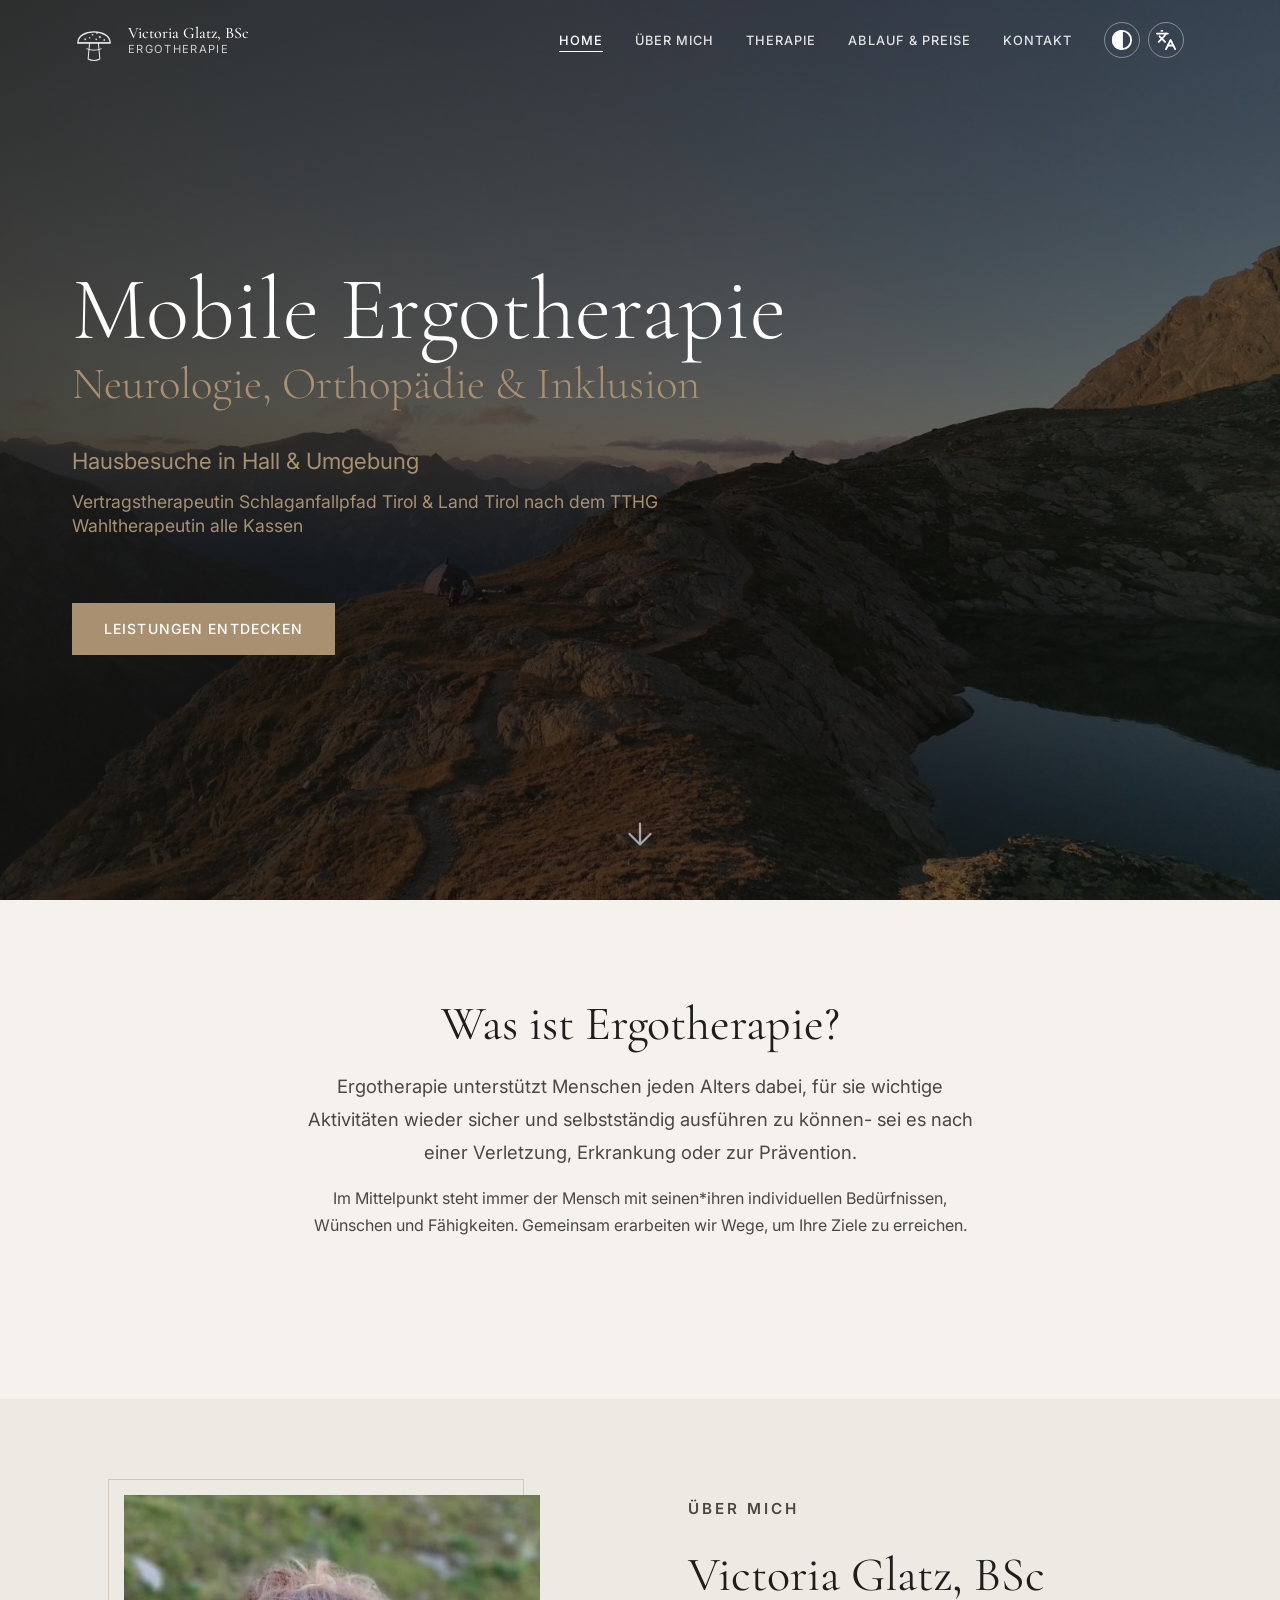
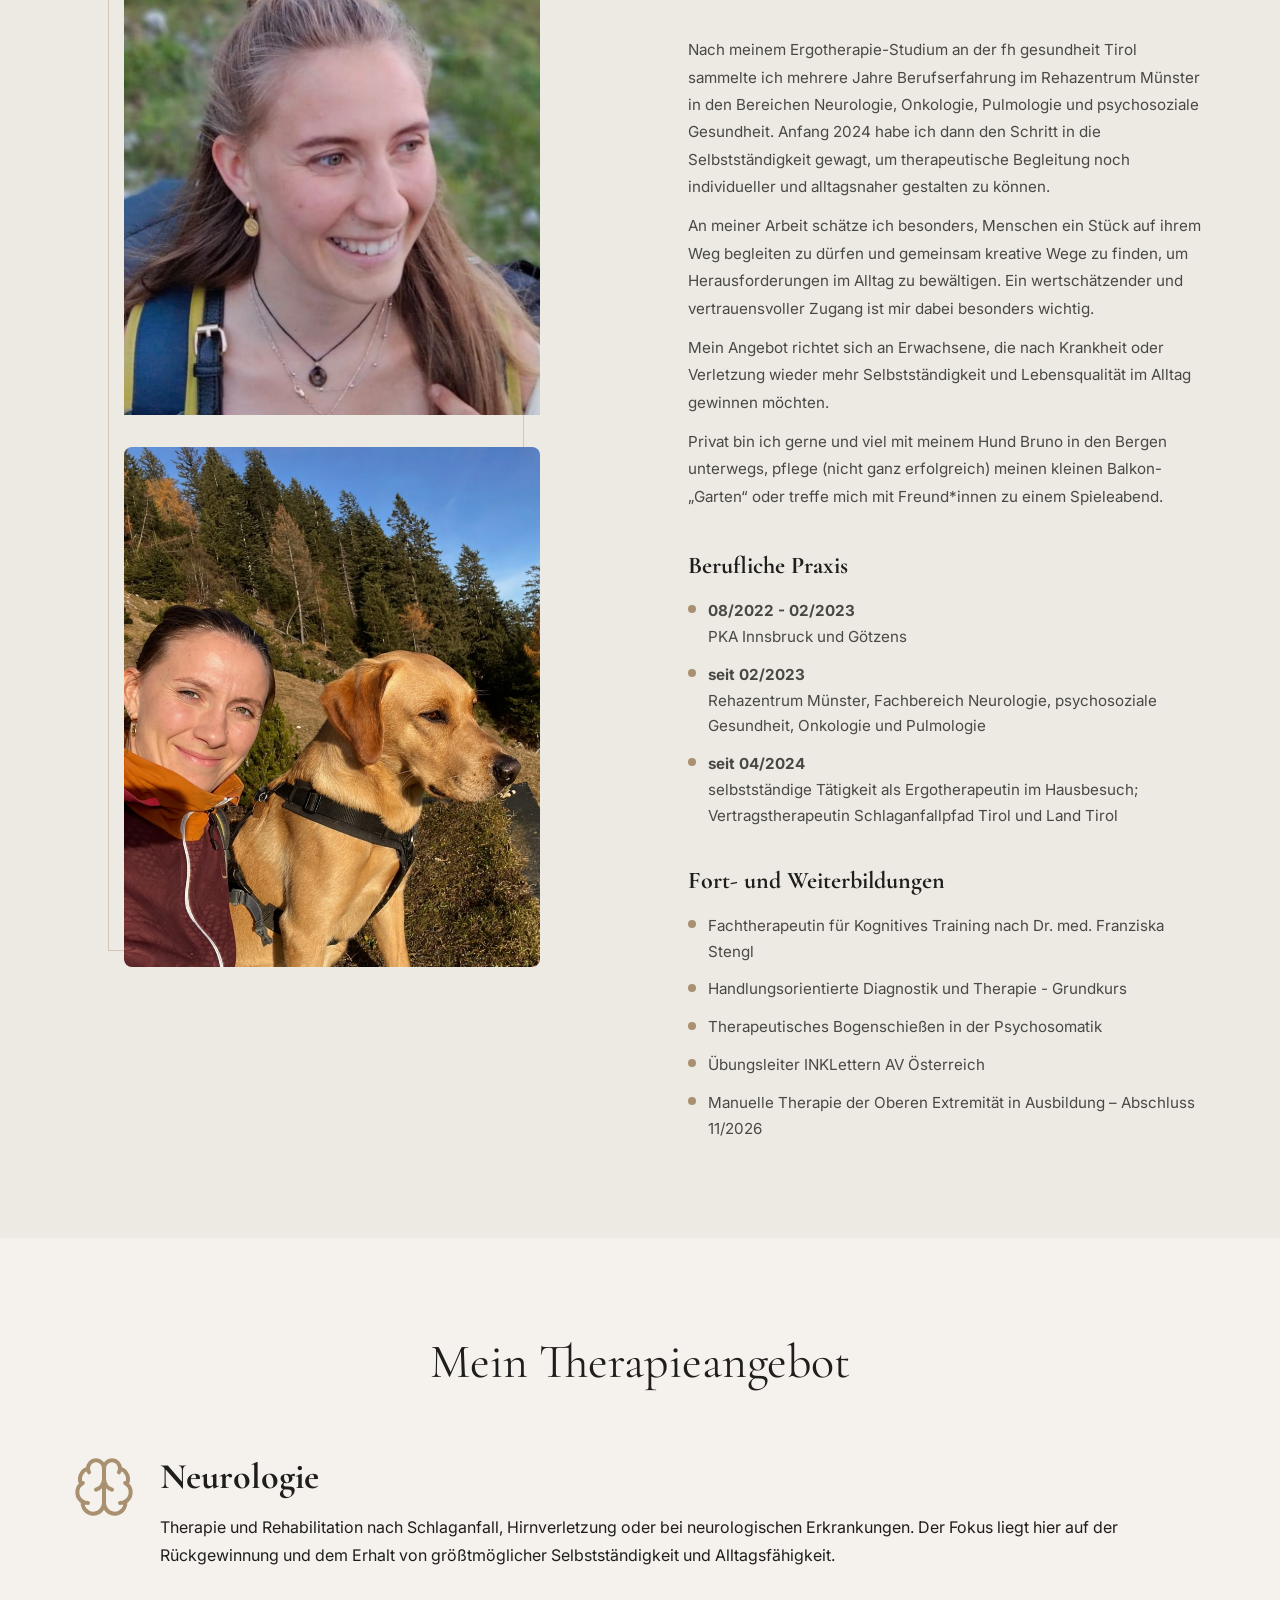
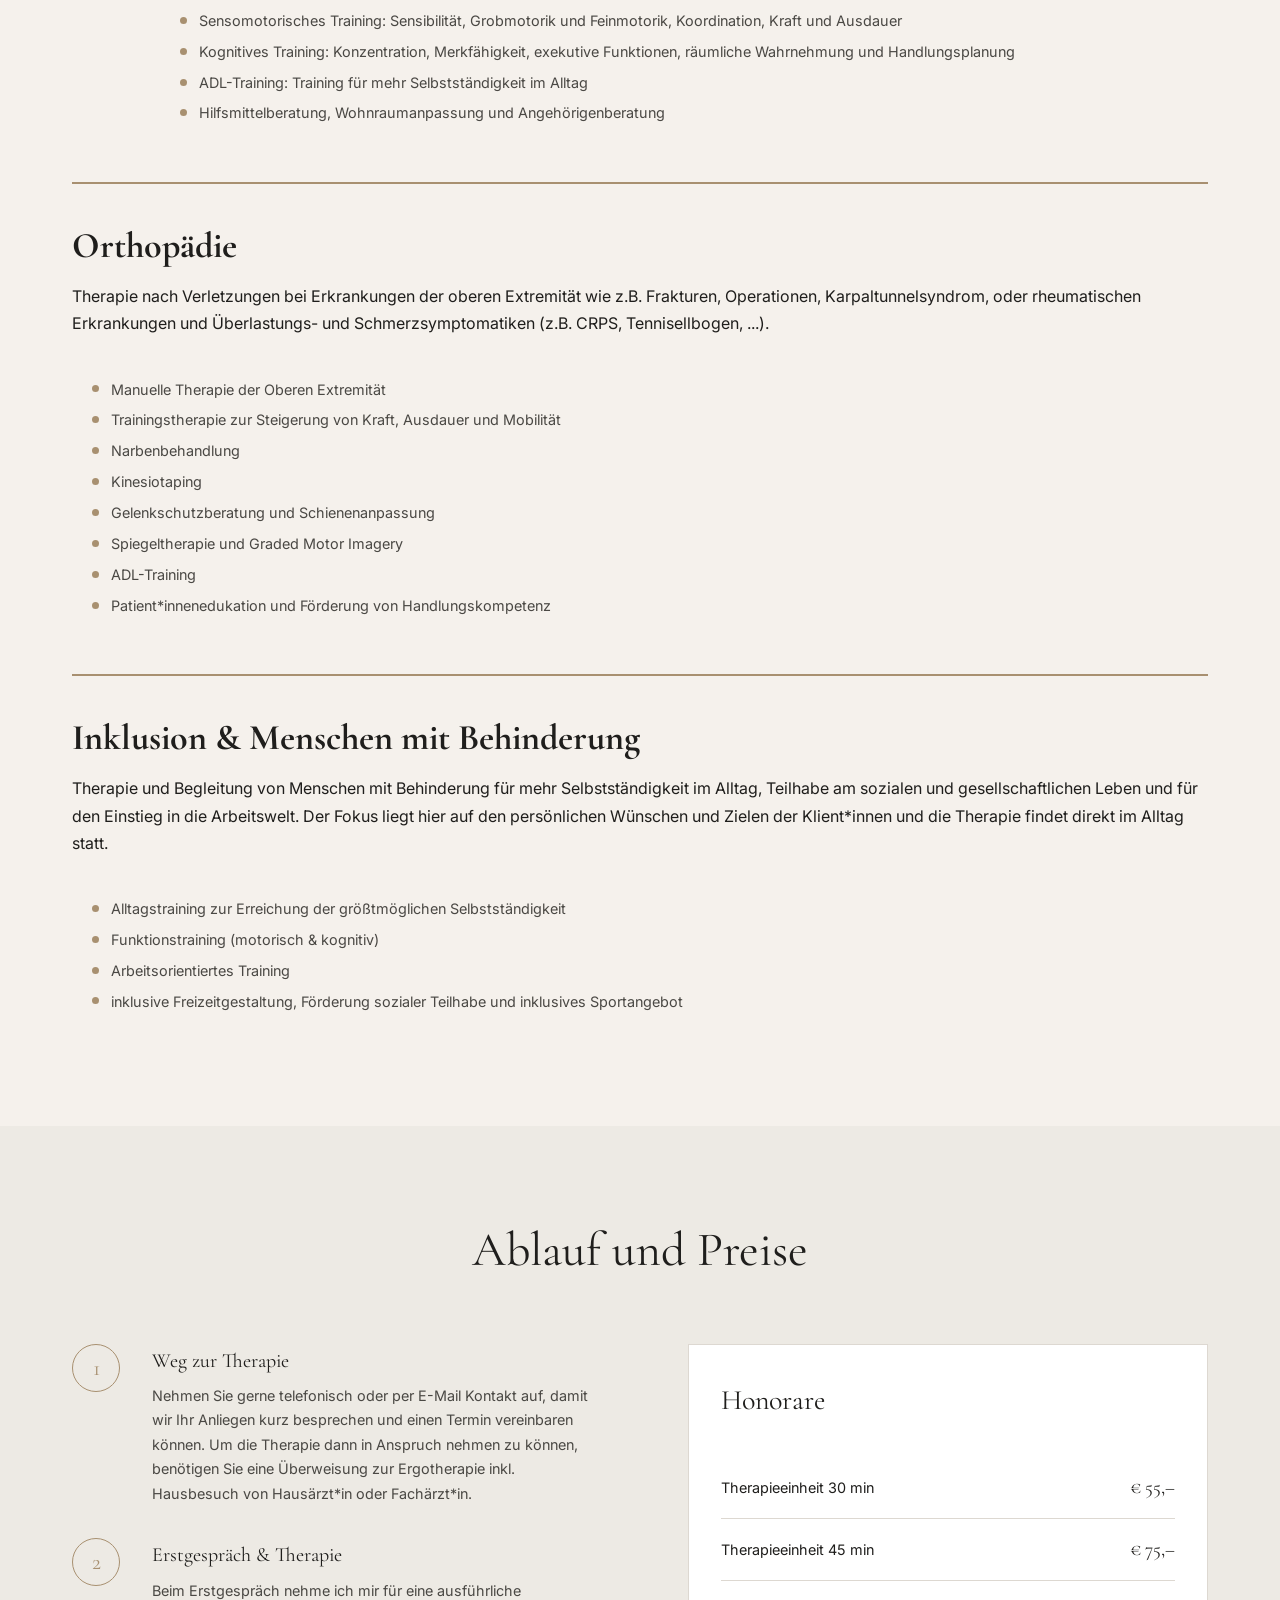
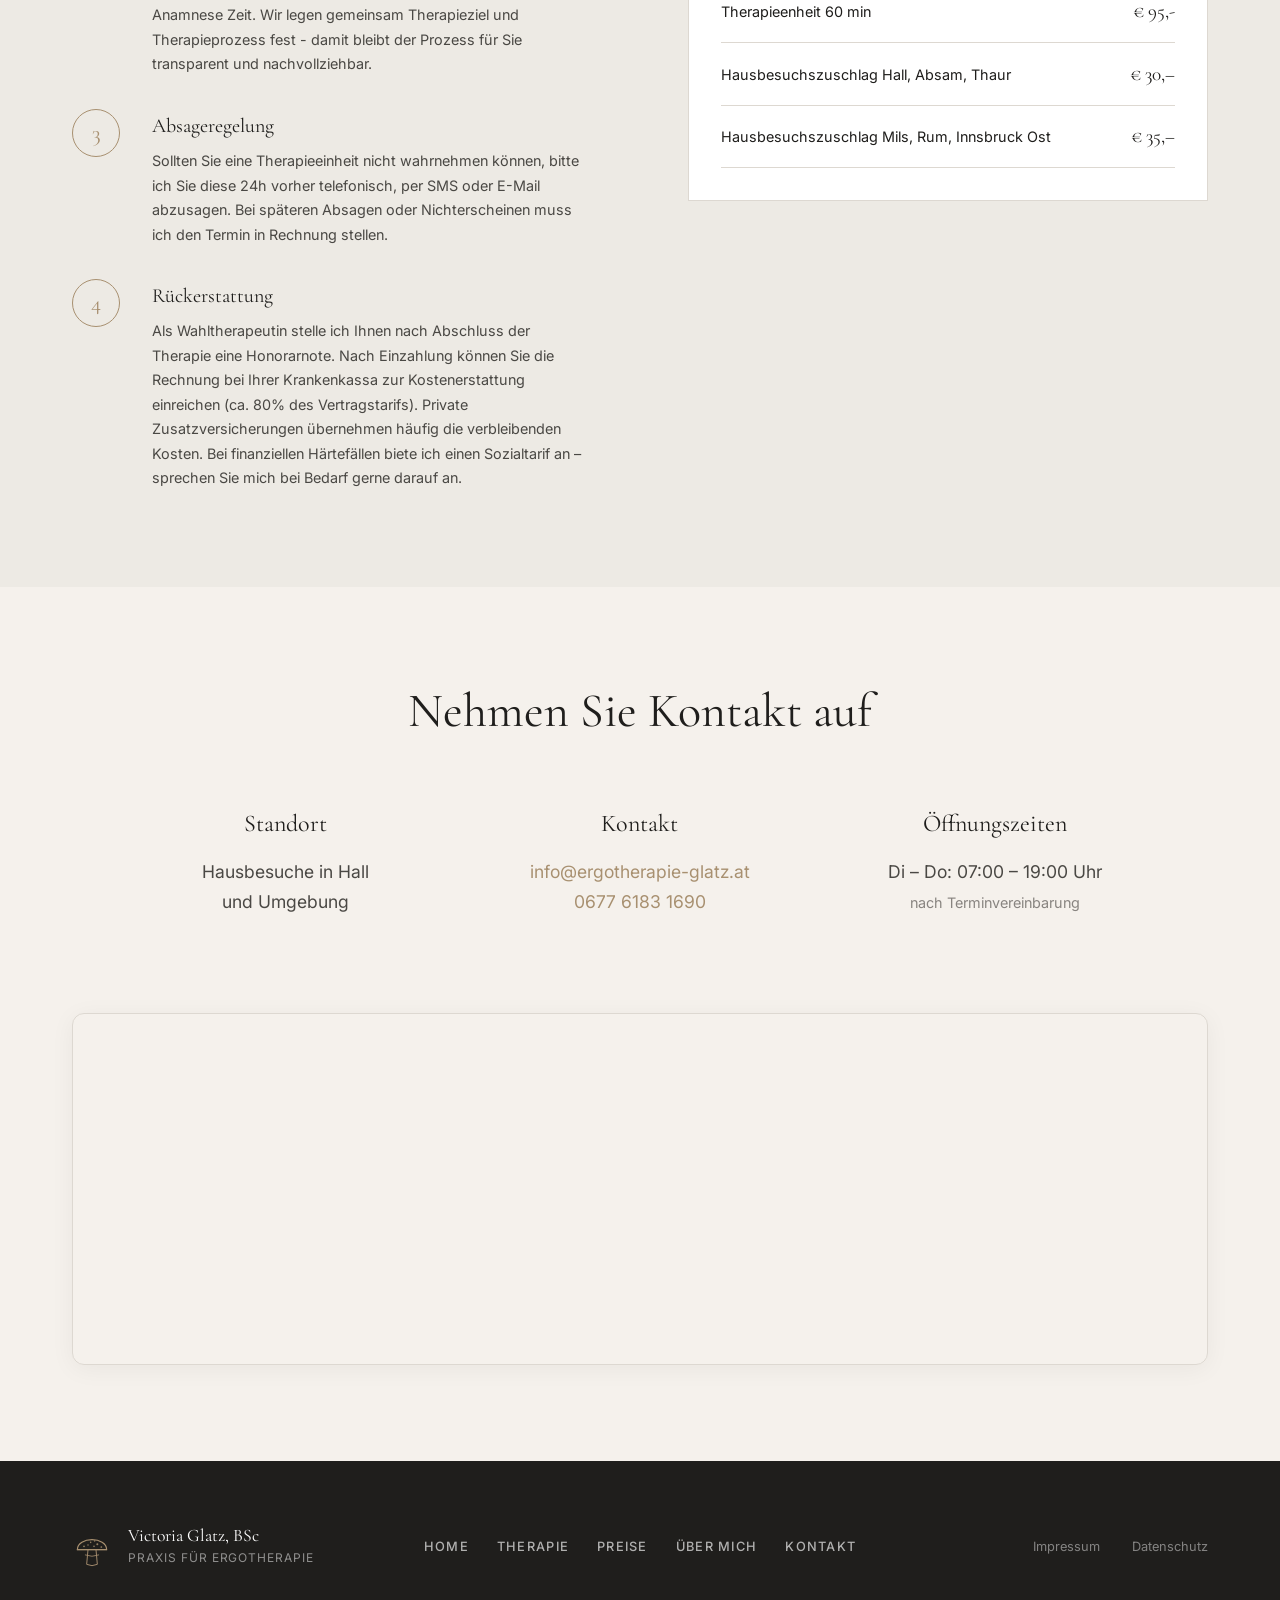
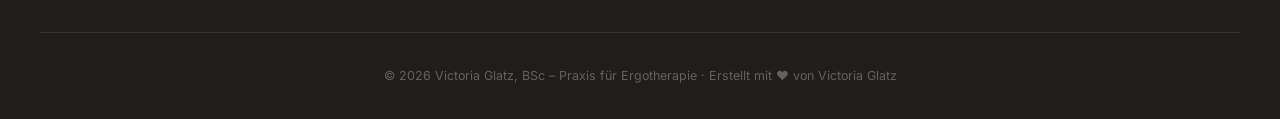
==== commit 9b80f5ad: "dunkelmodus" ====
--- a/index.html
+++ b/index.html
@@ -47,7 +47,7 @@
         </div>
         <div class="logo-text">
           <span class="logo-name">Victoria Glatz, BSc</span>
-          <span class="logo-sub">Mobile Ergotherapie</span>
+          <span class="logo-sub">Ergotherapie</span>
         </div>
       </a>
       <button class="nav-toggle" id="nav-toggle" aria-label="Menü öffnen" aria-expanded="false">
--- a/style.css
+++ b/style.css
@@ -130,13 +130,8 @@
   line-height: 1.6;
 }
 
-body.high-contrast .hero-img {
-  filter: grayscale(100%);
-  opacity: 0.25;
-}
-
-body.high-contrast .hero-overlay {
-  background: rgba(0, 0, 0, 0.75);
+body.high-contrast .hero-image-wrapper {
+  display: none;
 }
 
 body.high-contrast .therapy-card-img--placeholder {
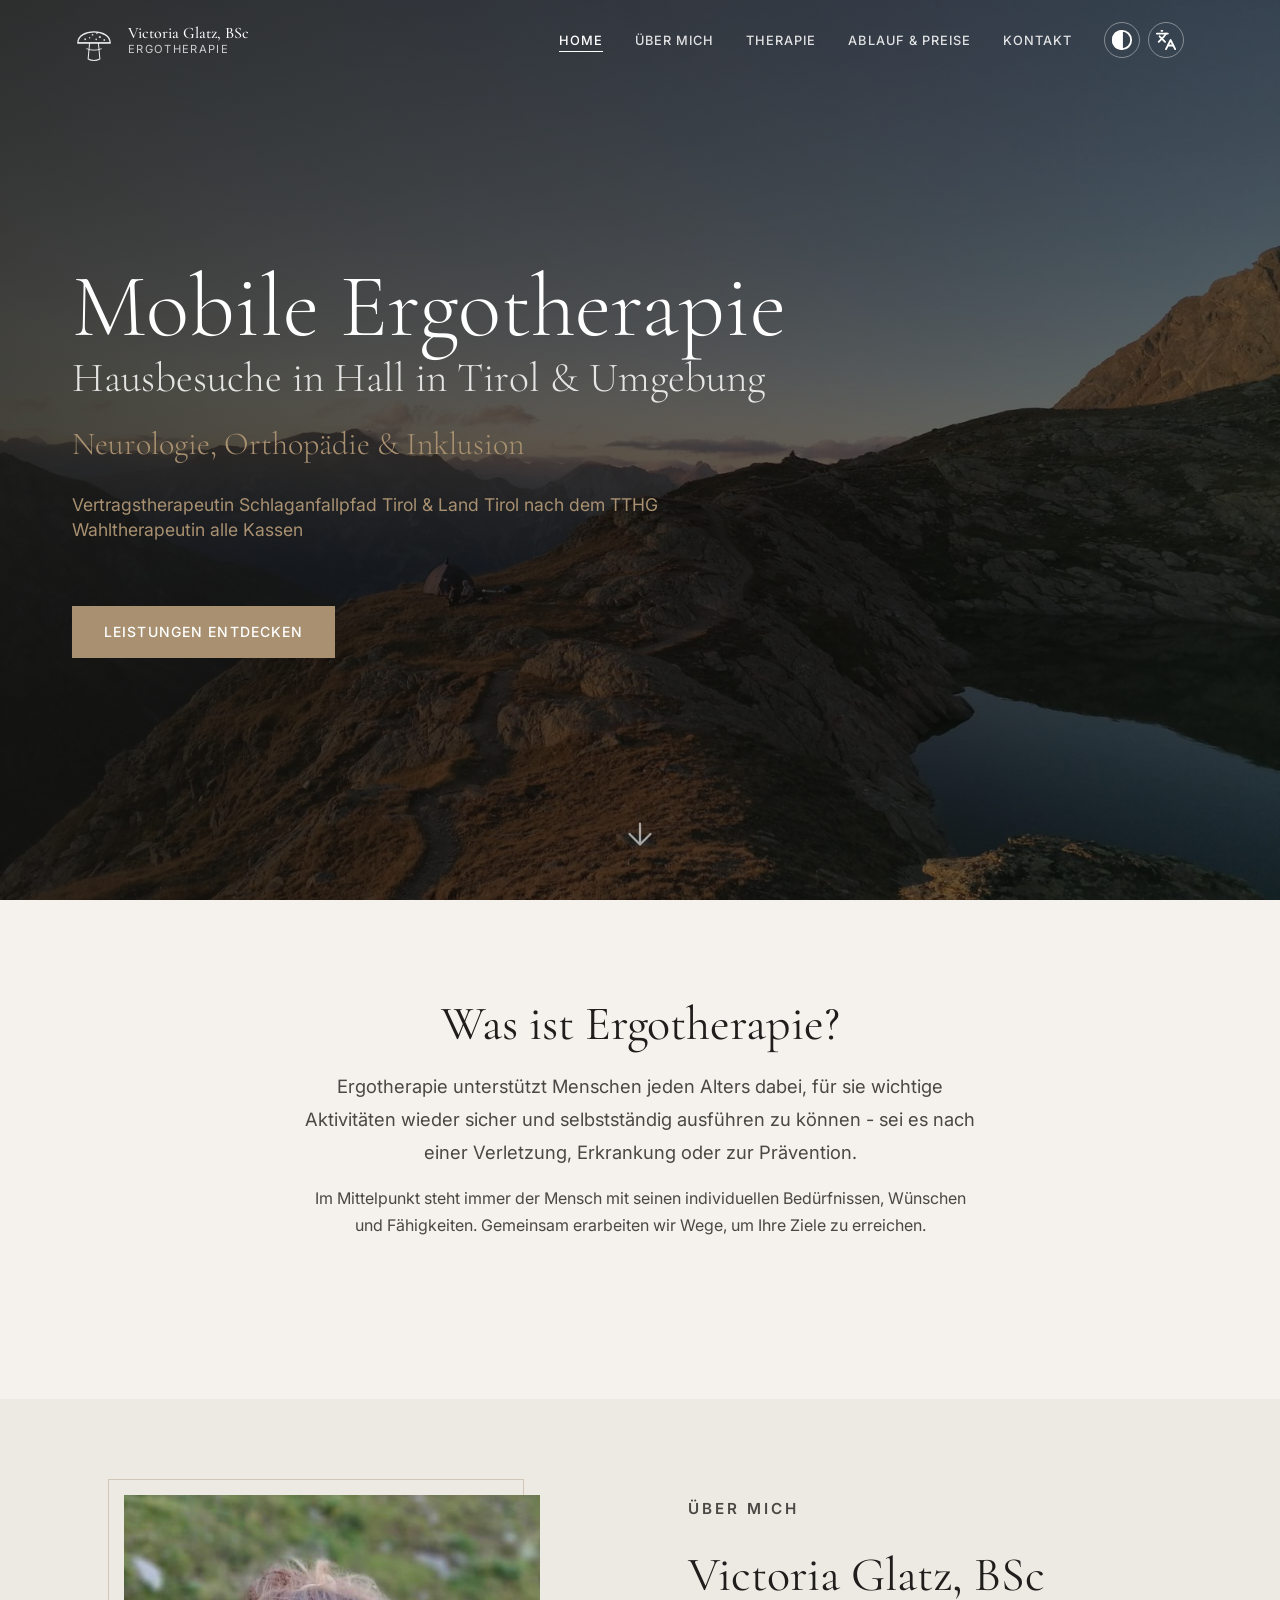
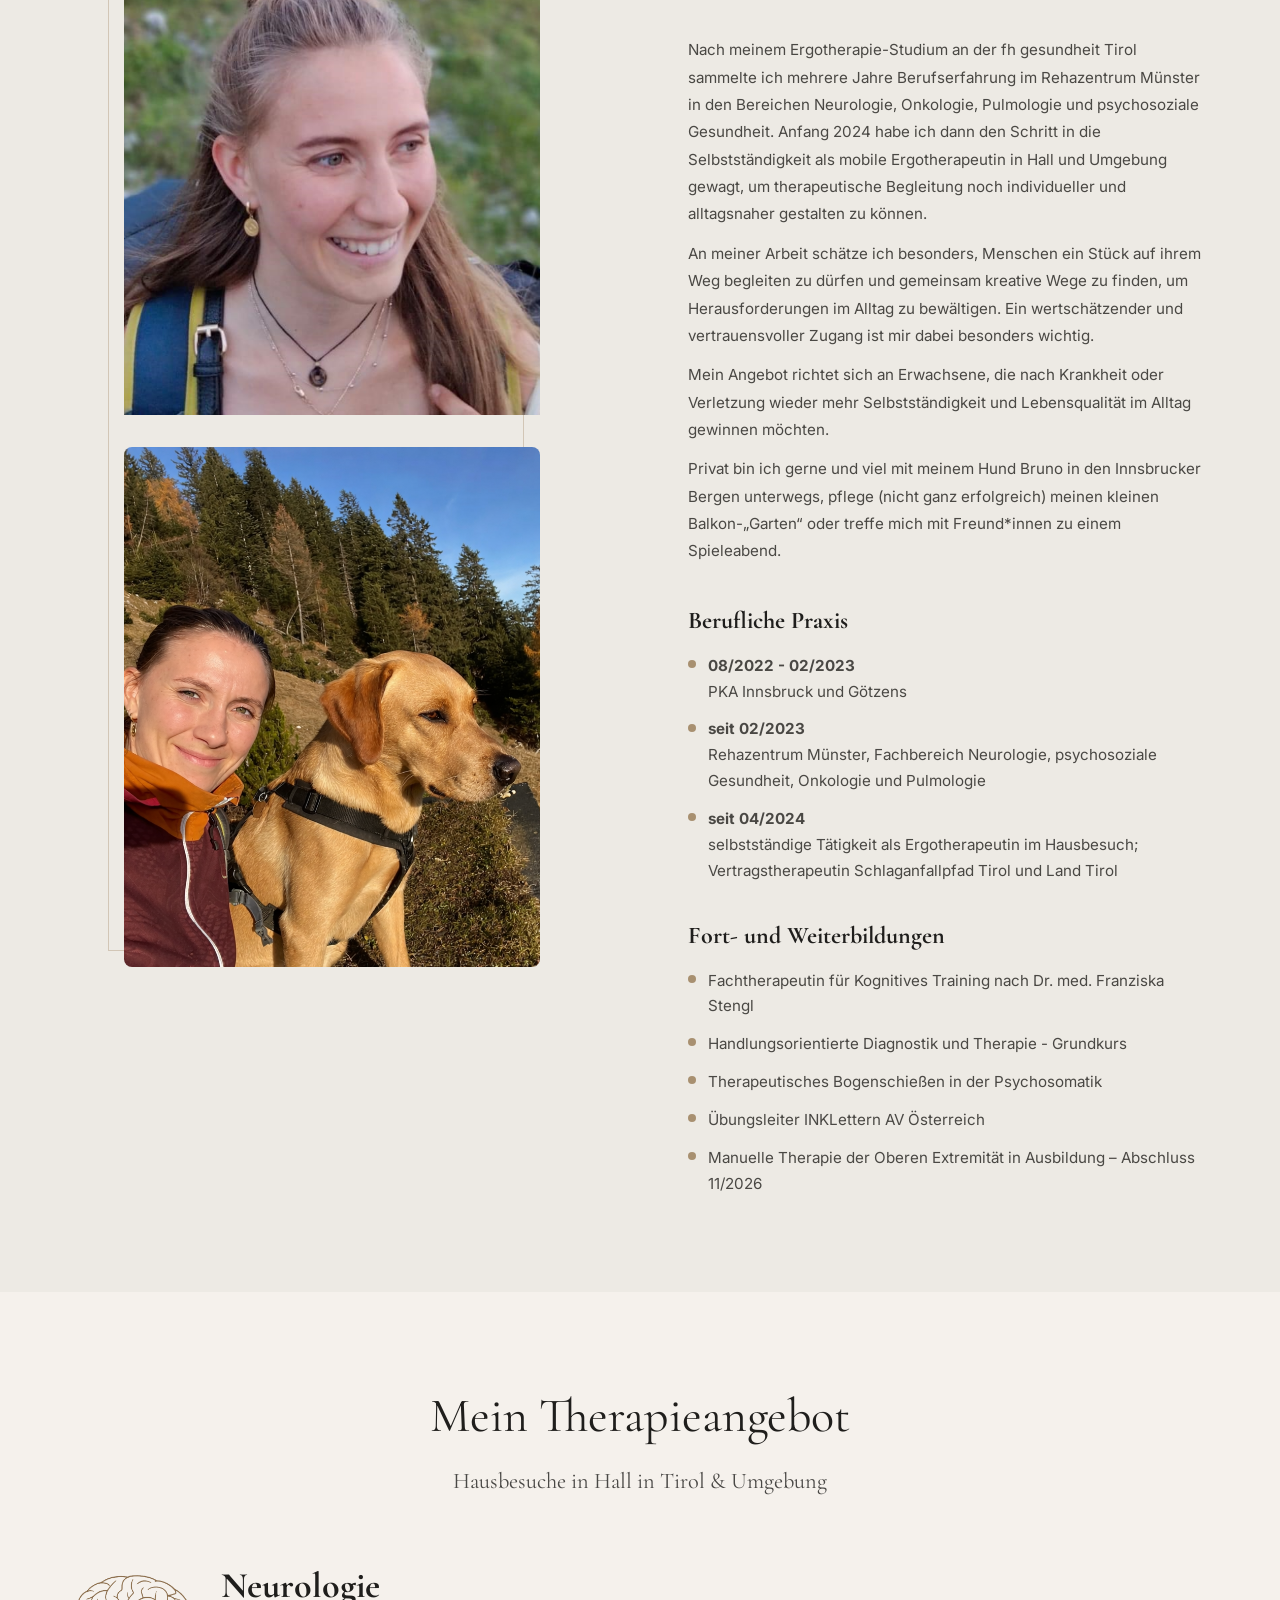
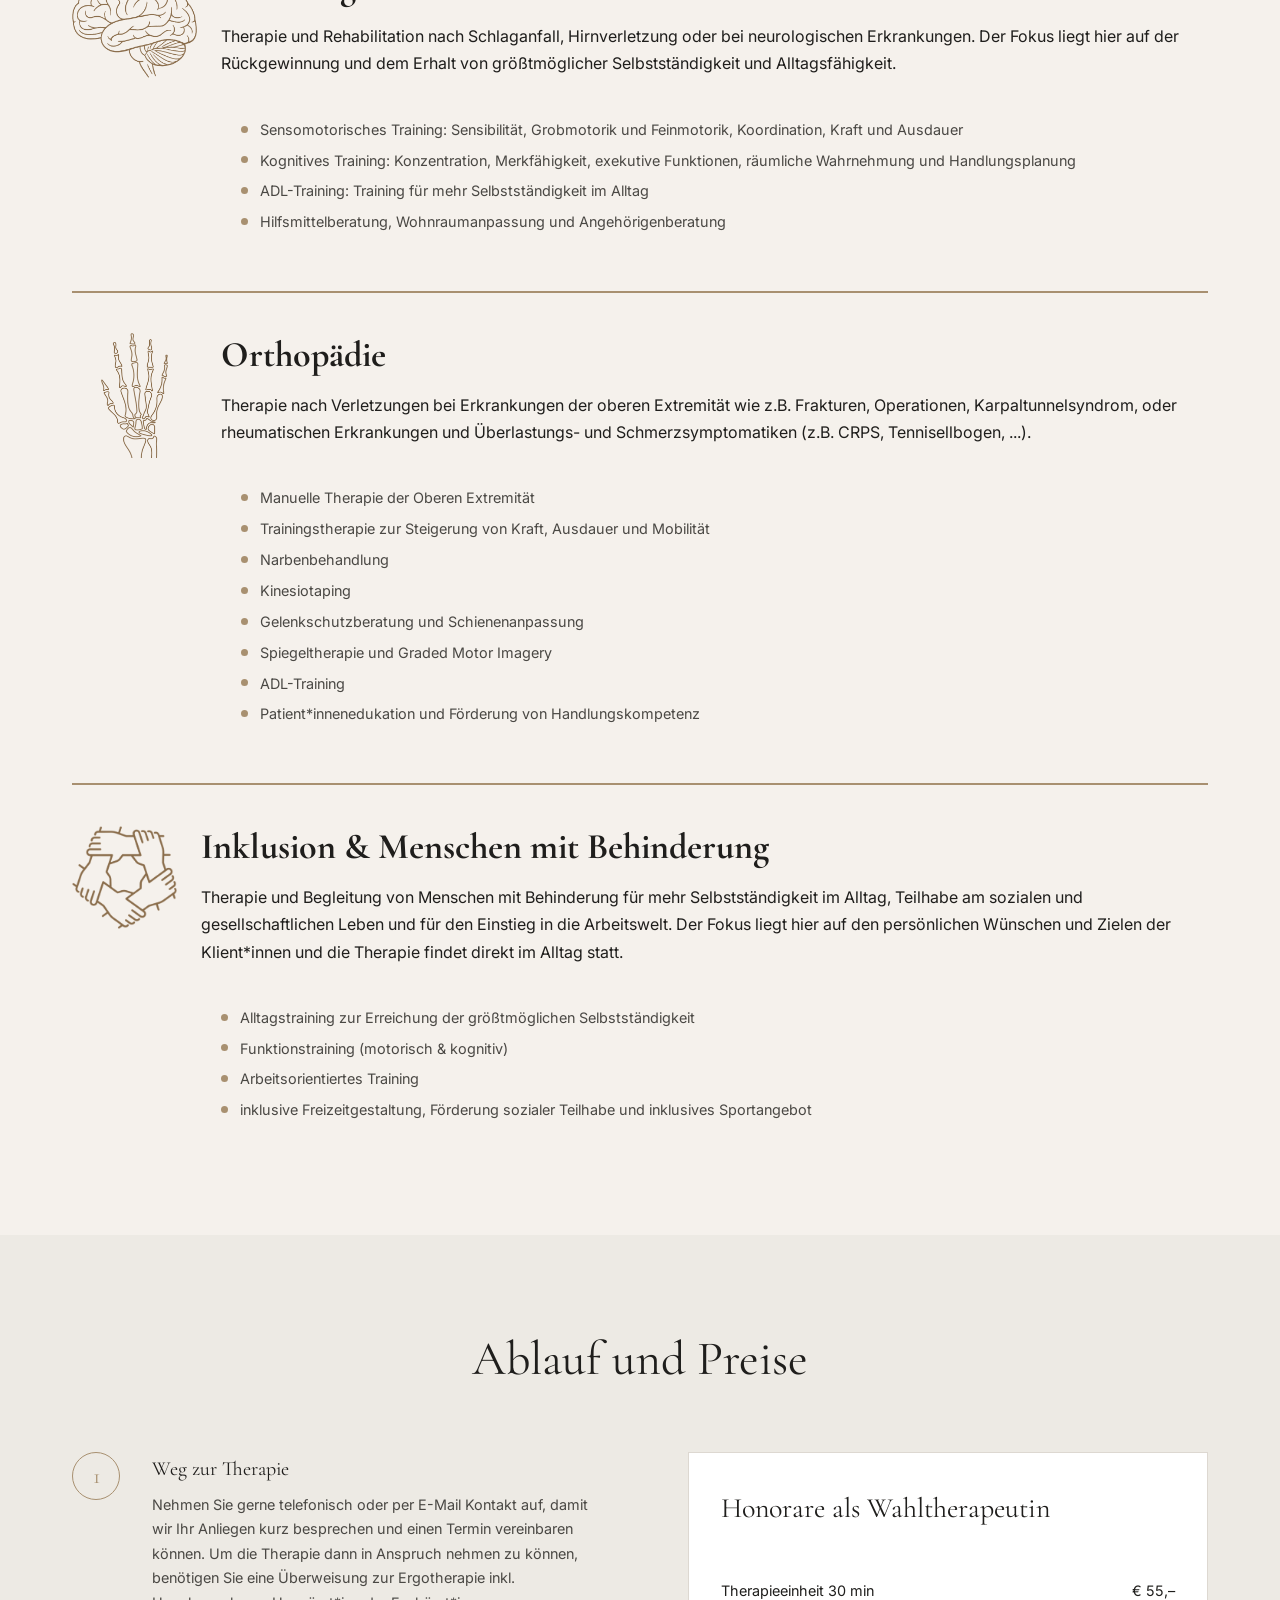
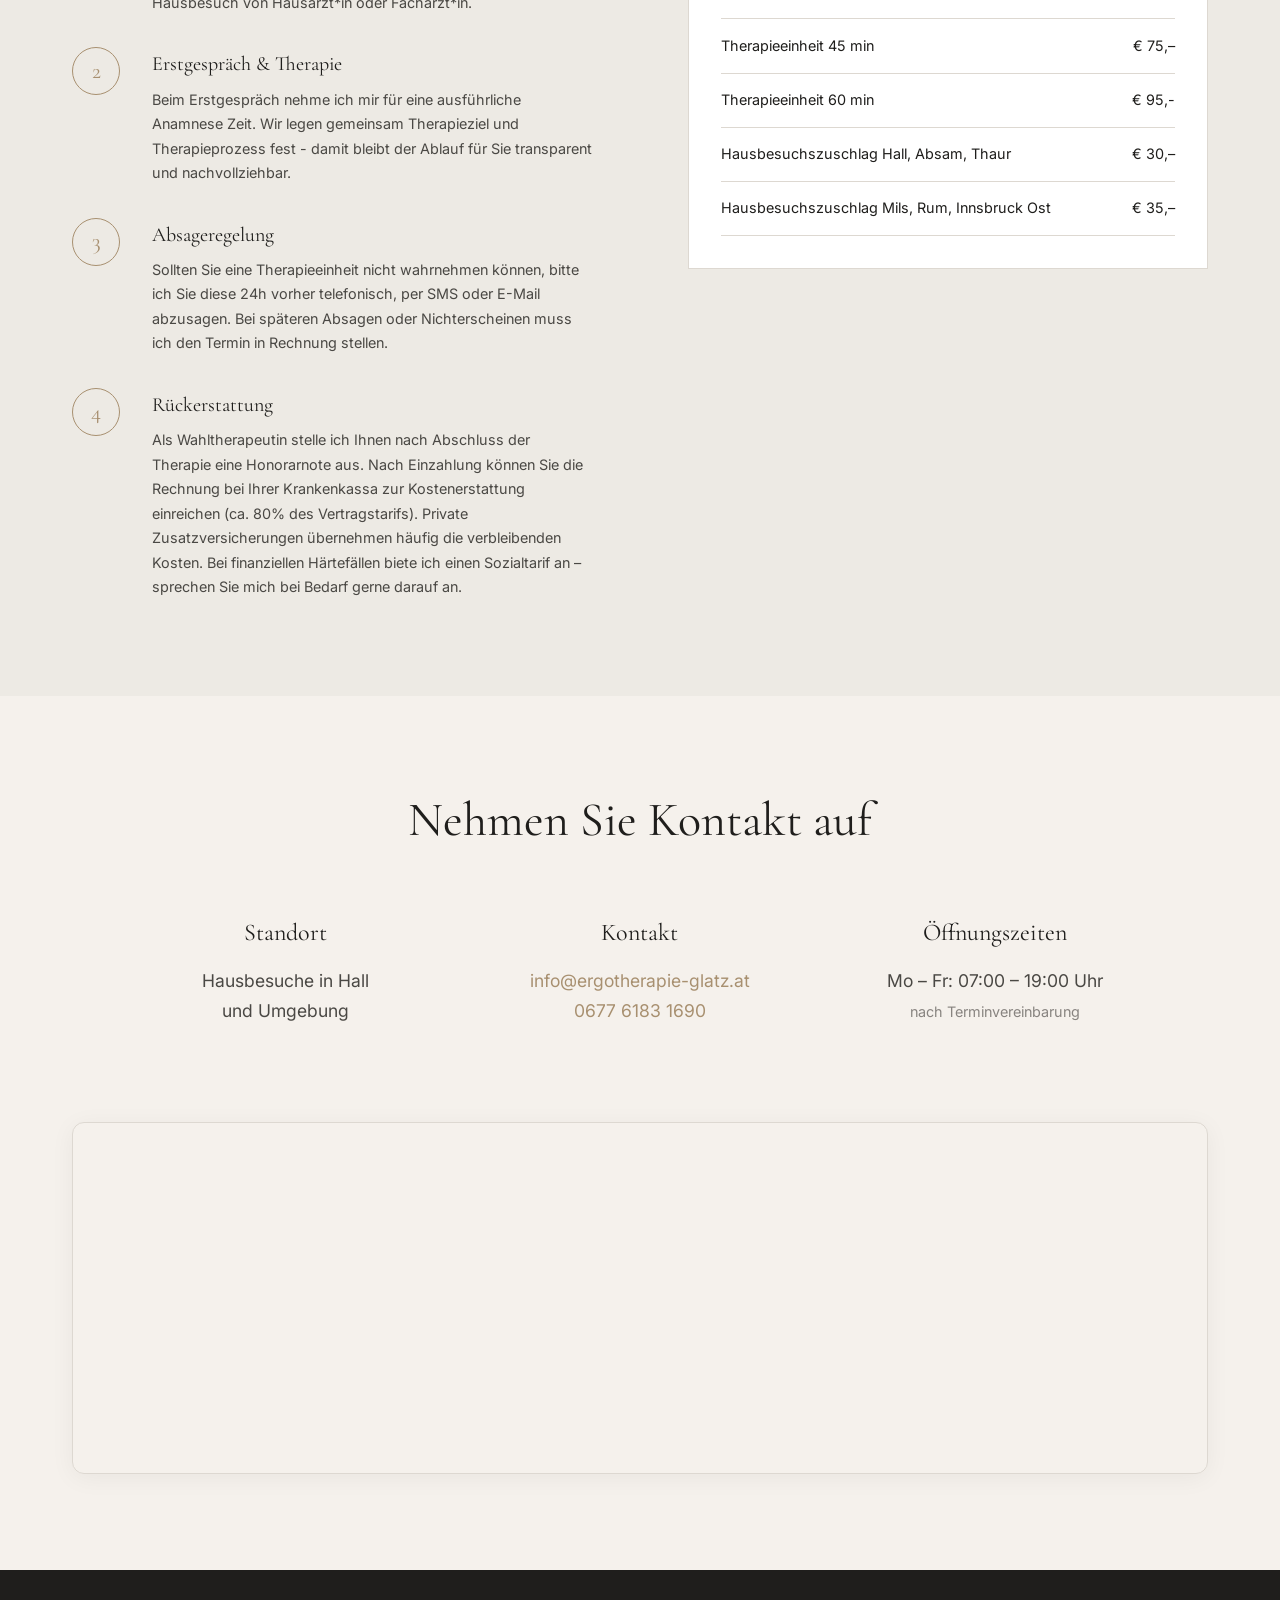
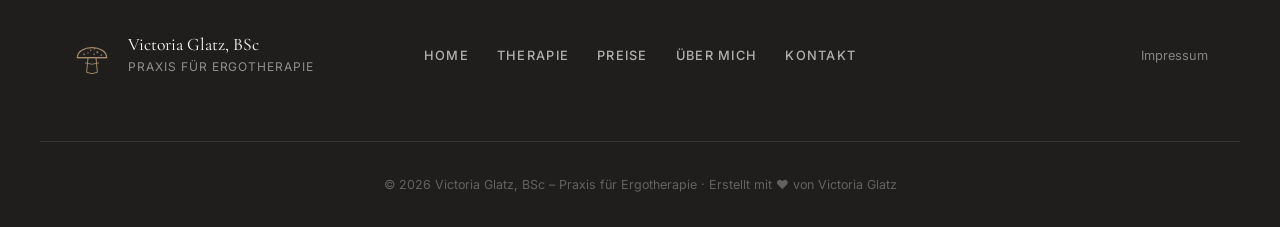
==== commit d8a328df: "Website aktualisiert (Urlaubspopup etc.)" ====
--- a/index.html
+++ b/index.html
@@ -4,10 +4,11 @@
 <head>
   <meta charset="UTF-8" />
   <meta name="viewport" content="width=device-width, initial-scale=1.0" />
-  <title>Mobile Ergotherapie – Victoria Glatz, BSc | Praxis für Ergotherapie</title>
+  <title>Mobile Ergotherapie in Hall in Tirol & Umgebung – Victoria Glatz, BSc | Praxis für Ergotherapie</title>
   <meta name="description"
-    content="Ergotherapie-Praxis von Victoria Glatz, BSc. Individuelle Therapie für Kinder, Erwachsene und SeniorInnen. Termine auf Anfrage." />
-  <meta name="keywords" content="Ergotherapie, Ergotherapeutin, Praxis, Wien, Therapie, Motorik, Alltagskompetenz" />
+    content="Mobile Ergotherapie in Hall in Tirol & Umgebung – Victoria Glatz, BSc., Neurologie, Orthopädie und Inklusion. Vertragstherapeutin Schlaganfallpfad Tirol. Wahltherapeutin alle Kassen." />
+  <meta name="keywords"
+    content="Ergotherapie, Hall in Tirol, Innsbruck, Innsbruck Land, Neurologie, Handverletzung, Orthopädie, Inklusion, Schlaganfallpfad" />
   <link rel="icon" type="image/svg+xml" href="favicon.svg" />
   <link rel="preconnect" href="https://fonts.googleapis.com" />
   <link rel="preconnect" href="https://fonts.gstatic.com" crossorigin />
@@ -97,13 +98,14 @@
     <div class="hero-content">
       <h1 class="hero-title reveal-up">
         Mobile Ergotherapie<br />
+        <span style="font-size: clamp(1.5rem, 4.5vw, 2.6rem); display: block; opacity: 0.85; margin-bottom: 1.5rem;">
+          Hausbesuche in Hall in Tirol &amp; Umgebung</span>
         <span
-          style="color: var(--clr-primary); font-size: clamp(1.1rem, 5vw, 2.8rem); display: block; white-space: nowrap;">Neurologie,
+          style="color: var(--clr-primary); font-size: clamp(0.95rem, 3.5vw, 2rem); display: block; white-space: nowrap;">Neurologie,
           Orthopädie &amp; Inklusion</span>
       </h1>
-      <p class="hero-subtitle reveal-up" style="color: var(--clr-primary); font-size: 1.4rem; margin-top: 0.5rem;">
-        Hausbesuche in Hall &amp; Umgebung<br />
-        <span style="font-size: 1.1rem; line-height: 1.4; display: block; margin-top: 0.5rem;">
+      <p class="hero-subtitle reveal-up" style="color: var(--clr-primary); font-size: 1.4rem; margin-top: 0.25rem;">
+        <span style="font-size: 1.1rem; line-height: 1.4; display: block; margin-top: 0.25rem;">
           Vertragstherapeutin Schlaganfallpfad Tirol &amp; Land Tirol nach dem TTHG<br>
           Wahltherapeutin alle Kassen
         </span>
@@ -126,10 +128,10 @@
         <div class="standard-text">
           <p class="lead-text">
             Ergotherapie unterstützt Menschen jeden Alters dabei, für sie wichtige Aktivitäten wieder sicher und
-            selbstständig ausführen zu können- sei es nach einer Verletzung, Erkrankung oder zur Prävention.
+            selbstständig ausführen zu können - sei es nach einer Verletzung, Erkrankung oder zur Prävention.
           </p>
           <p>
-            Im Mittelpunkt steht immer der Mensch mit seinen*ihren individuellen Bedürfnissen, Wünschen und Fähigkeiten.
+            Im Mittelpunkt steht immer der Mensch mit seinen individuellen Bedürfnissen, Wünschen und Fähigkeiten.
             Gemeinsam erarbeiten wir Wege, um Ihre Ziele zu erreichen.
           </p>
         </div>
@@ -167,7 +169,8 @@
             <p class="lead-text" style="margin-bottom: 0.75rem;">Nach meinem Ergotherapie-Studium an der fh gesundheit
               Tirol sammelte ich mehrere Jahre
               Berufserfahrung im Rehazentrum Münster in den Bereichen Neurologie, Onkologie, Pulmologie und
-              psychosoziale Gesundheit. Anfang 2024 habe ich dann den Schritt in die Selbstständigkeit gewagt, um
+              psychosoziale Gesundheit. Anfang 2024 habe ich dann den Schritt in die Selbstständigkeit als mobile
+              Ergotherapeutin in Hall und Umgebung gewagt, um
               therapeutische Begleitung noch
               individueller und alltagsnaher gestalten zu können.</p>
             <p style="margin-bottom: 0.75rem;">An meiner Arbeit schätze ich besonders, Menschen ein Stück auf ihrem Weg
@@ -177,7 +180,8 @@
             <p style="margin-bottom: 0.75rem;">Mein Angebot richtet sich an Erwachsene, die nach Krankheit oder
               Verletzung wieder mehr Selbstständigkeit
               und Lebensqualität im Alltag gewinnen möchten.</p>
-            <p style="margin-bottom: 0.75rem;">Privat bin ich gerne und viel mit meinem Hund Bruno in den Bergen
+            <p style="margin-bottom: 0.75rem;">Privat bin ich gerne und viel mit meinem Hund Bruno in den Innsbrucker
+              Bergen
               unterwegs, pflege (nicht ganz
               erfolgreich) meinen kleinen Balkon-„Garten“ oder treffe mich mit Freund*innen zu einem Spieleabend.</p>
           </div>
@@ -255,26 +259,17 @@
     <div class="container">
       <div class="section-header reveal-up">
         <h2 class="section-title">Mein Therapieangebot</h2>
+        <p
+          style="font-family: var(--font-serif); font-size: clamp(1rem, 2.5vw, 1.4rem); opacity: 0.8; margin-top: 0.4rem;">
+          Hausbesuche in Hall in Tirol &amp; Umgebung</p>
       </div>
 
       <div class="therapy-content reveal-up">
         <div class="therapy-section"
           style="padding-bottom: 2.5rem; border-bottom: 2px solid var(--clr-primary); margin-bottom: 2.5rem; display: flex; gap: 1.5rem; align-items: flex-start;">
 
-          <div class="therapy-icon" style="flex-shrink: 0; width: 64px; height: 64px; color: var(--clr-primary);">
-            <svg viewBox="0 0 24 24" fill="none" stroke="currentColor" stroke-width="1.5" stroke-linecap="round"
-              stroke-linejoin="round">
-              <!-- side-view conceptual brain path based on lucide definition -->
-              <path d="M12 5a3 3 0 1 0-5.997.125 4 4 0 0 0-2.526 5.77 4 4 0 0 0 .556 6.588A4 4 0 1 0 12 18Z"></path>
-              <path d="M12 5a3 3 0 1 1 5.997.125 4 4 0 0 1 2.526 5.77 4 4 0 0 1-.556 6.588A4 4 0 1 1 12 18Z"></path>
-              <path d="M15 13a4.5 4.5 0 0 1-3-4 4.5 4.5 0 0 1-3 4"></path>
-              <path d="M17.599 6.5a3 3 0 0 0 .399-1.375"></path>
-              <path d="M6.003 5.125A3 3 0 0 0 6.401 6.5"></path>
-              <path d="M3.477 10.896a4 4 0 0 1 .585-.396"></path>
-              <path d="M19.938 10.5a4 4 0 0 1 .585.396"></path>
-              <path d="M6 18a4 4 0 0 1-1.967-.516"></path>
-              <path d="M19.967 17.484A4 4 0 0 1 18 18"></path>
-            </svg>
+          <div class="therapy-icon-img">
+            <img src="images/symbolbildneurologie.png" alt="Symbol Neurologie" />
           </div>
 
           <div class="therapy-text" style="flex: 1;">
@@ -309,6 +304,10 @@
 
         <div class="therapy-section"
           style="padding-bottom: 2.5rem; border-bottom: 2px solid var(--clr-primary); margin-bottom: 2.5rem; display: flex; gap: 1.5rem; align-items: flex-start;">
+
+          <div class="therapy-icon-img">
+            <img src="images/symbolbildorthopaedie.png" alt="Symbol Orthopädie" />
+          </div>
 
           <div class="therapy-text" style="flex: 1;">
             <h3
@@ -343,6 +342,10 @@
 
         <div class="therapy-section" style="display: flex; gap: 1.5rem; align-items: flex-start;">
 
+          <div class="therapy-icon-img" style="width: 105px; height: 105px;">
+            <img src="images/symbolbildinklusion.png" alt="Symbol Inklusion" />
+          </div>
+
           <div class="therapy-text" style="flex: 1;">
             <h3
               style="font-family: var(--font-serif); font-size: 2.25rem; color: var(--clr-text); margin-bottom: 1rem; line-height: 1.2;">
@@ -403,7 +406,7 @@
               <h3>Erstgespräch &amp; Therapie</h3>
               <p>
                 <span class="standard-text">Beim Erstgespräch nehme ich mir für eine ausführliche Anamnese Zeit. Wir
-                  legen gemeinsam Therapieziel und Therapieprozess fest - damit bleibt der Prozess für Sie transparent
+                  legen gemeinsam Therapieziel und Therapieprozess fest - damit bleibt der Ablauf für Sie transparent
                   und nachvollziehbar.</span>
                 <span class="leichte-sprache-text">
                   Die Ergotherapeutin redet mit dir über deine Situation und Wünsche.<br>
@@ -432,7 +435,8 @@
               <h3>Rückerstattung</h3>
               <p>
                 <span class="standard-text">
-                  Als Wahltherapeutin stelle ich Ihnen nach Abschluss der Therapie eine Honorarnote. Nach Einzahlung
+                  Als Wahltherapeutin stelle ich Ihnen nach
+                  Abschluss der Therapie eine Honorarnote aus. Nach Einzahlung
                   können
                   Sie die Rechnung bei Ihrer Krankenkassa zur Kostenerstattung einreichen (ca. 80% des Vertragstarifs).
                   Private Zusatzversicherungen übernehmen häufig die verbleibenden Kosten. Bei finanziellen Härtefällen
@@ -466,7 +470,7 @@
         </div>
 
         <div class="preisliste reveal-up">
-          <h3 class="preisliste-title">Honorare</h3>
+          <h3 class="preisliste-title">Honorare als Wahltherapeutin</h3>
           <div class="preis-item">
             <span class="preis-label">Therapieeinheit 30 min</span>
             <span class="preis-value">€ 55,–</span>
@@ -476,7 +480,7 @@
             <span class="preis-value">€ 75,–</span>
           </div>
           <div class="preis-item">
-            <span class="preis-label">Therapieenheit 60 min</span>
+            <span class="preis-label">Therapieeinheit 60 min</span>
             <span class="preis-value">€ 95,-</span>
           </div>
           <div class="preis-item">
@@ -521,7 +525,7 @@
         <!-- Column 3: Öffnungszeiten -->
         <div class="kontakt-block">
           <h4>Öffnungszeiten</h4>
-          <p>Di – Do: 07:00 – 19:00 Uhr<br>
+          <p>Mo – Fr: 07:00 – 19:00 Uhr<br>
             <span class="muted-text">nach Terminvereinbarung</span>
           </p>
         </div>
@@ -579,7 +583,6 @@
       </nav>
       <div class="footer-legal">
         <a href="impressum.html">Impressum</a>
-        <a href="datenschutz.html">Datenschutz</a>
       </div>
     </div>
     <div class="footer-bottom">
--- a/style.css
+++ b/style.css
@@ -905,9 +905,7 @@
 }
 
 .preis-value {
-  font-family: var(--font-serif);
-  font-size: 1.2rem;
-  font-weight: 400;
+  font-size: 0.9rem;
   color: var(--clr-dark);
   white-space: nowrap;
 }
@@ -1378,6 +1376,16 @@
   }
 
   /* Mobile nav */
+  .header-inner {
+    padding: 0 1rem;
+    gap: 0.5rem;
+  }
+
+  .a11y-controls {
+    margin-right: 0;
+    gap: 0.25rem;
+  }
+
   .nav-toggle {
     display: flex;
     z-index: 10;
@@ -1510,4 +1518,31 @@
     grid-template-columns: 1fr;
     gap: var(--space-xl);
   }
+}
+
+/* ── Impressum Text ──────────────────────────────────────── */
+.impressum-text {
+  font-size: 1rem;
+  color: var(--clr-dark);
+  line-height: 1.7;
+  margin-bottom: 0.3rem;
+}
+
+.impressum-text a {
+  color: var(--clr-primary);
+}
+
+/* ── Therapy Icon Images ─────────────────────────────────── */
+.therapy-icon-img {
+  flex-shrink: 0;
+  width: 125px;
+  height: 125px;
+  align-self: flex-start;
+}
+
+.therapy-icon-img img {
+  width: 100%;
+  height: 100%;
+  object-fit: contain;
+  filter: brightness(0) invert(55%) sepia(28%) saturate(500%) hue-rotate(352deg) brightness(0.75);
 }
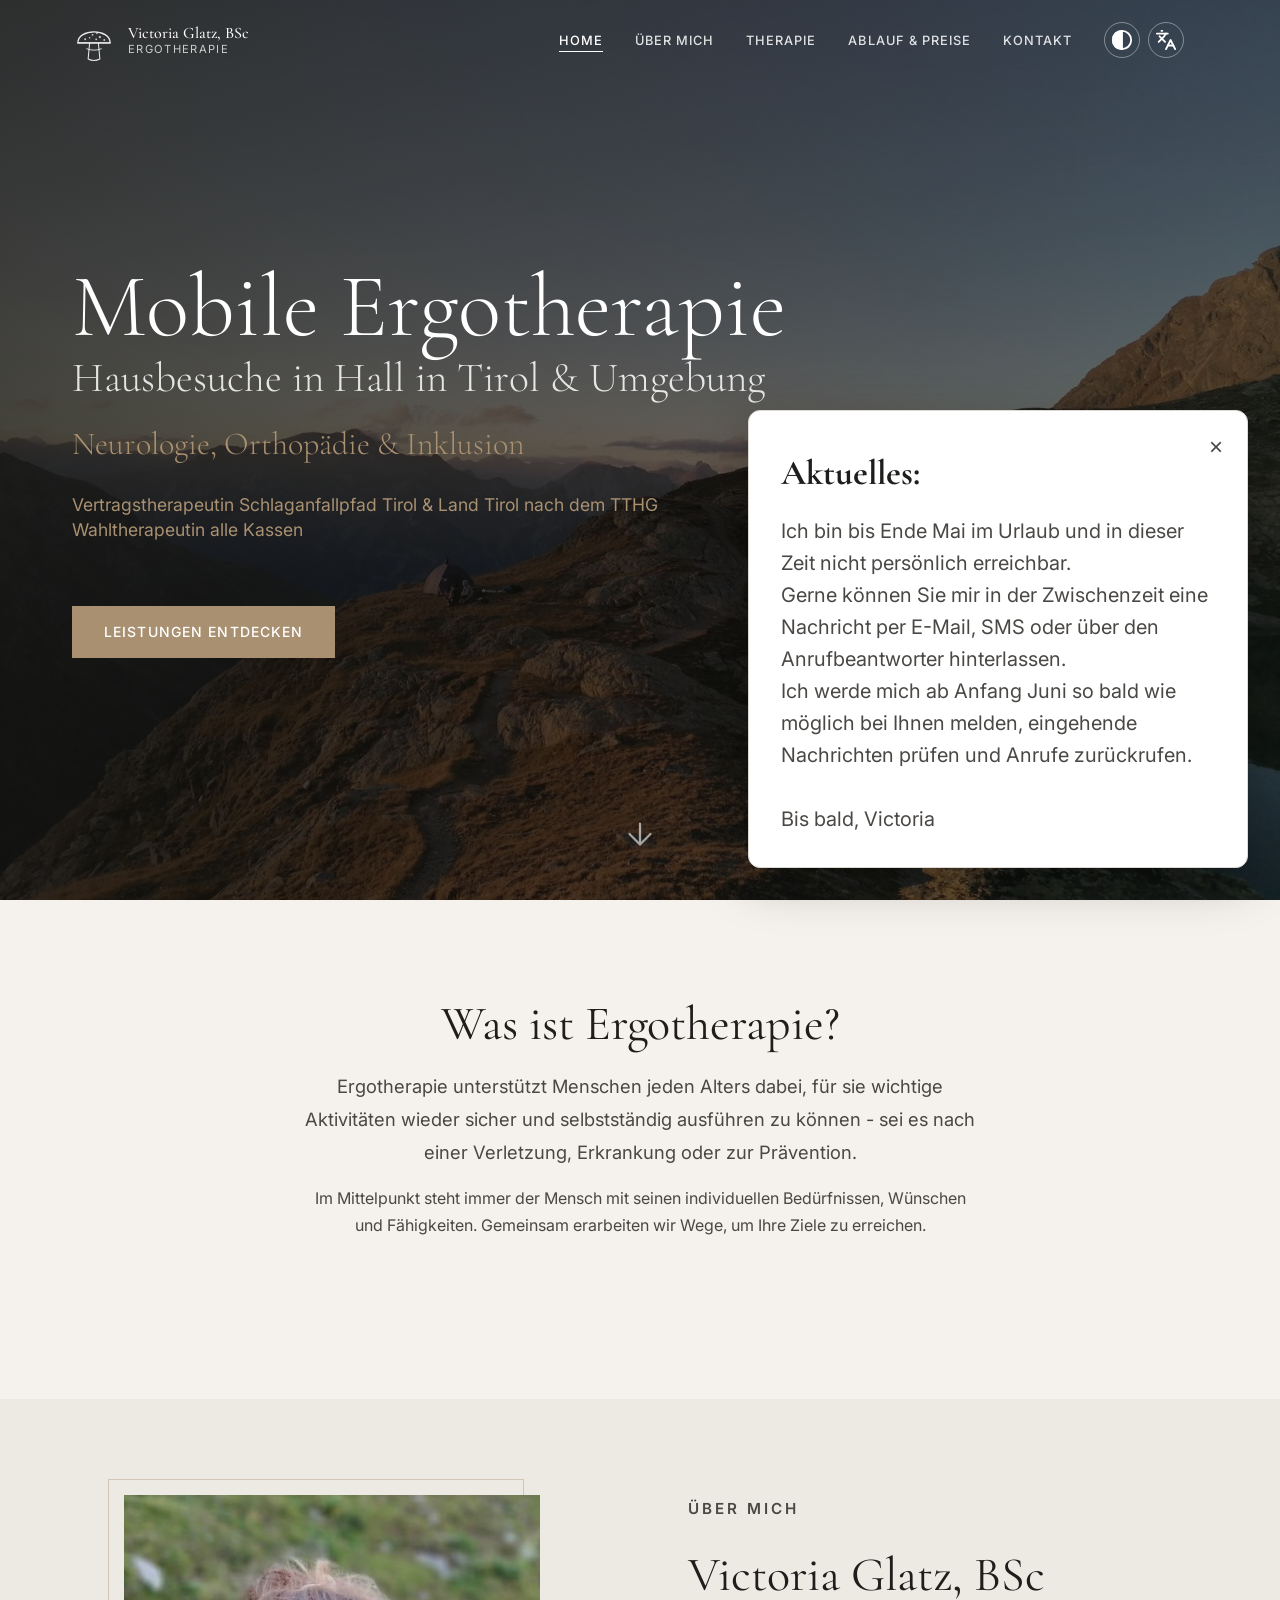
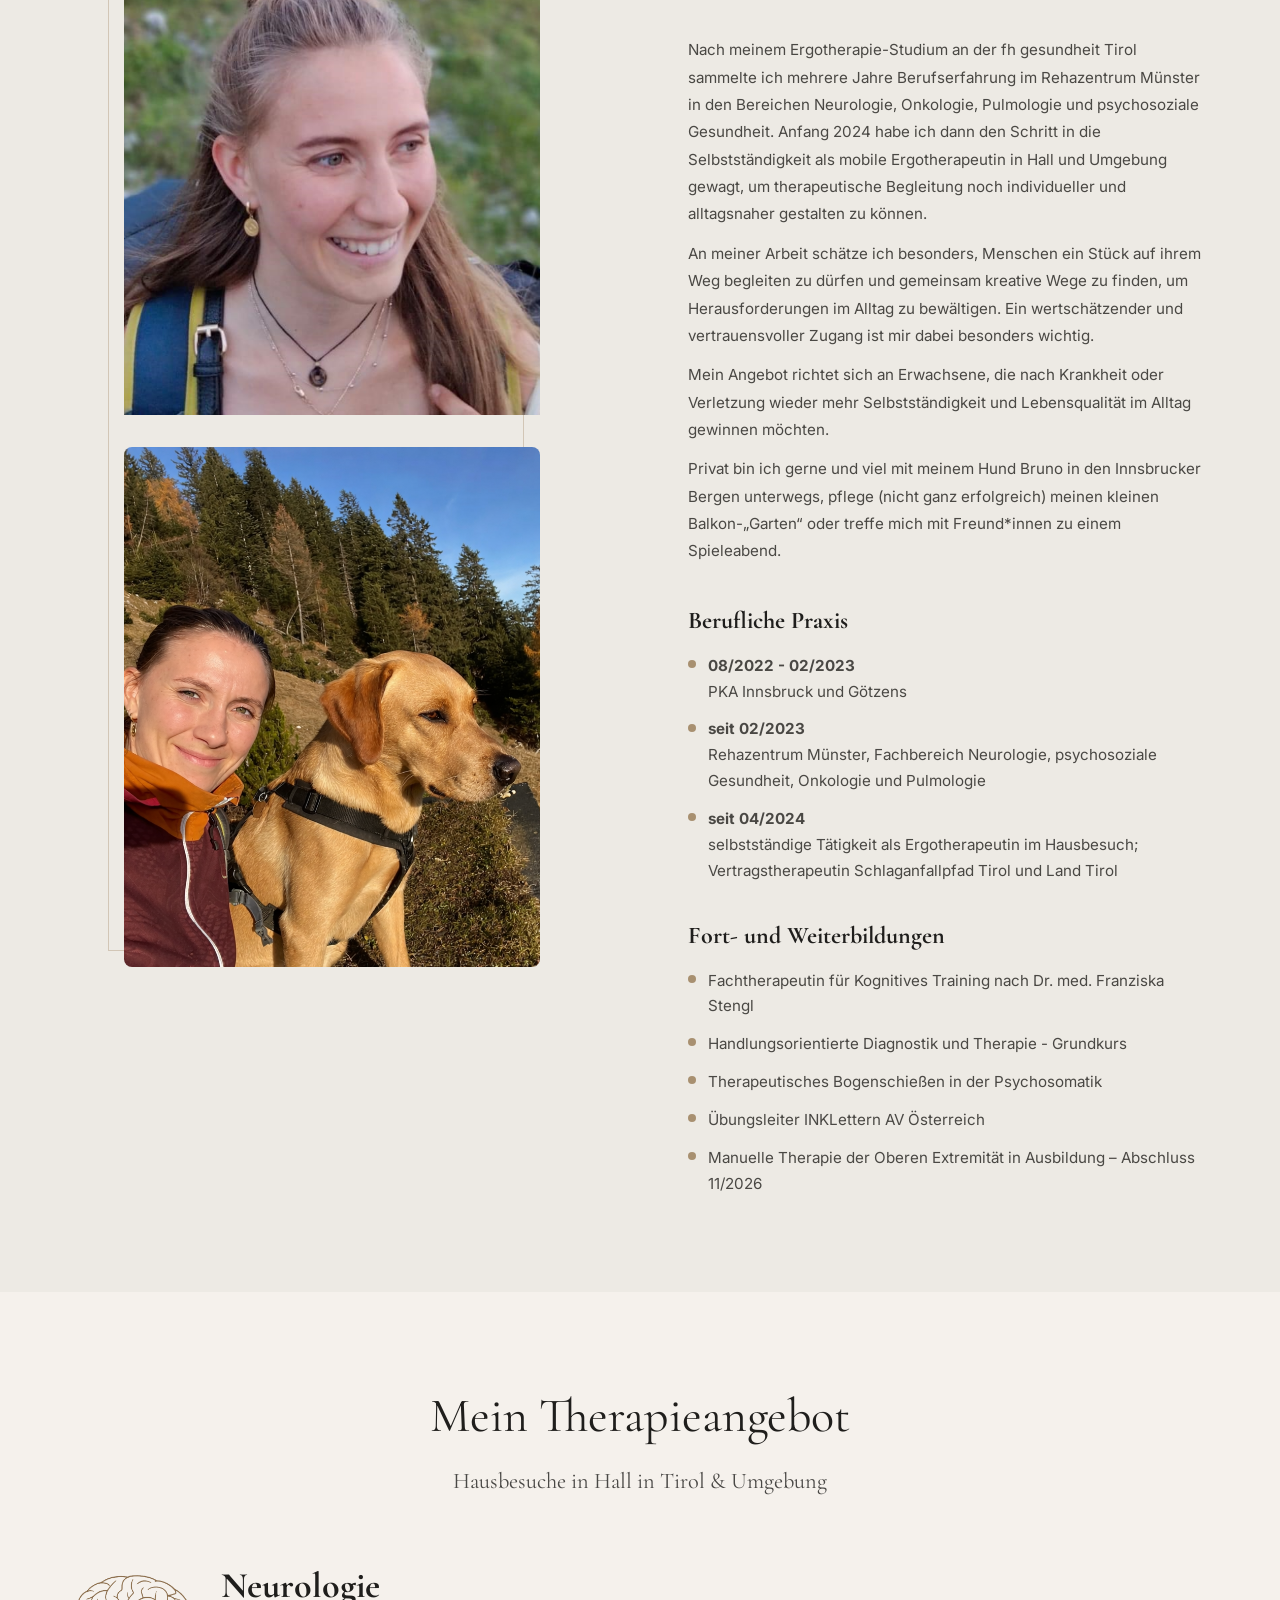
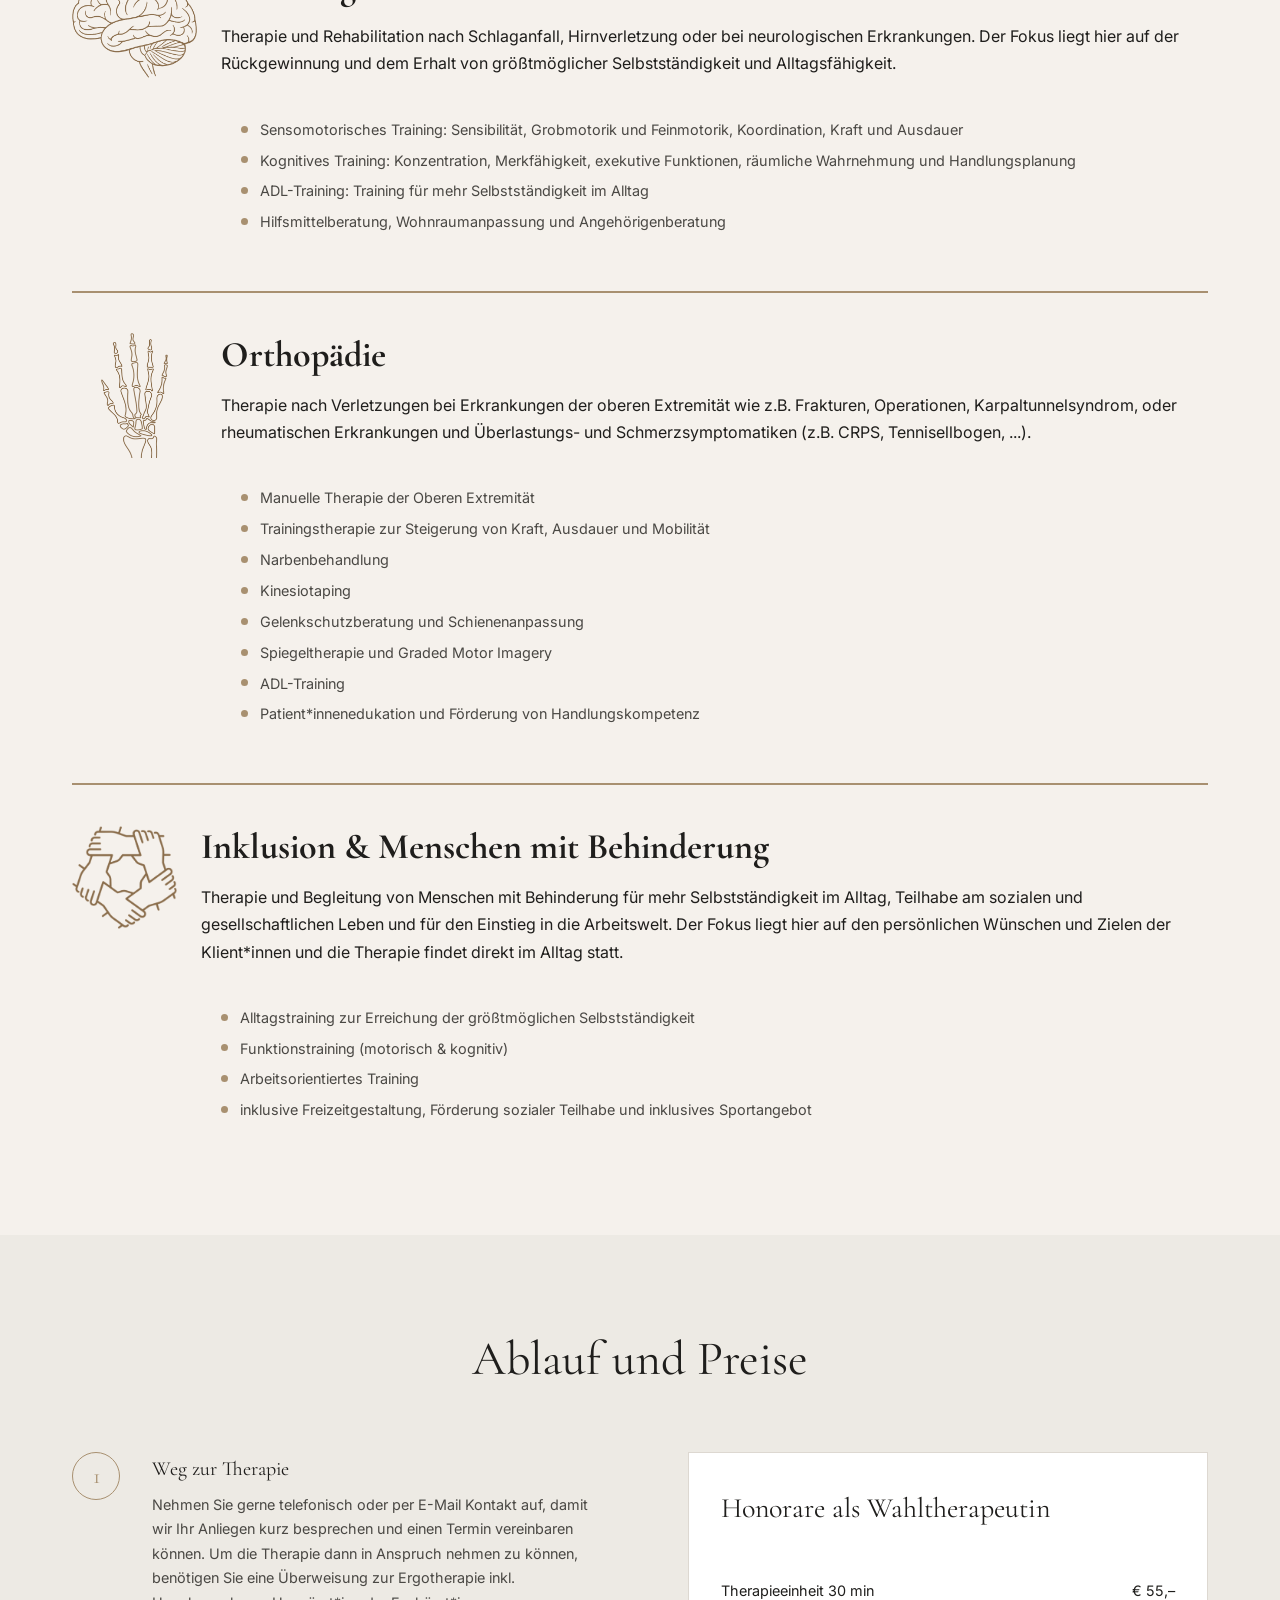
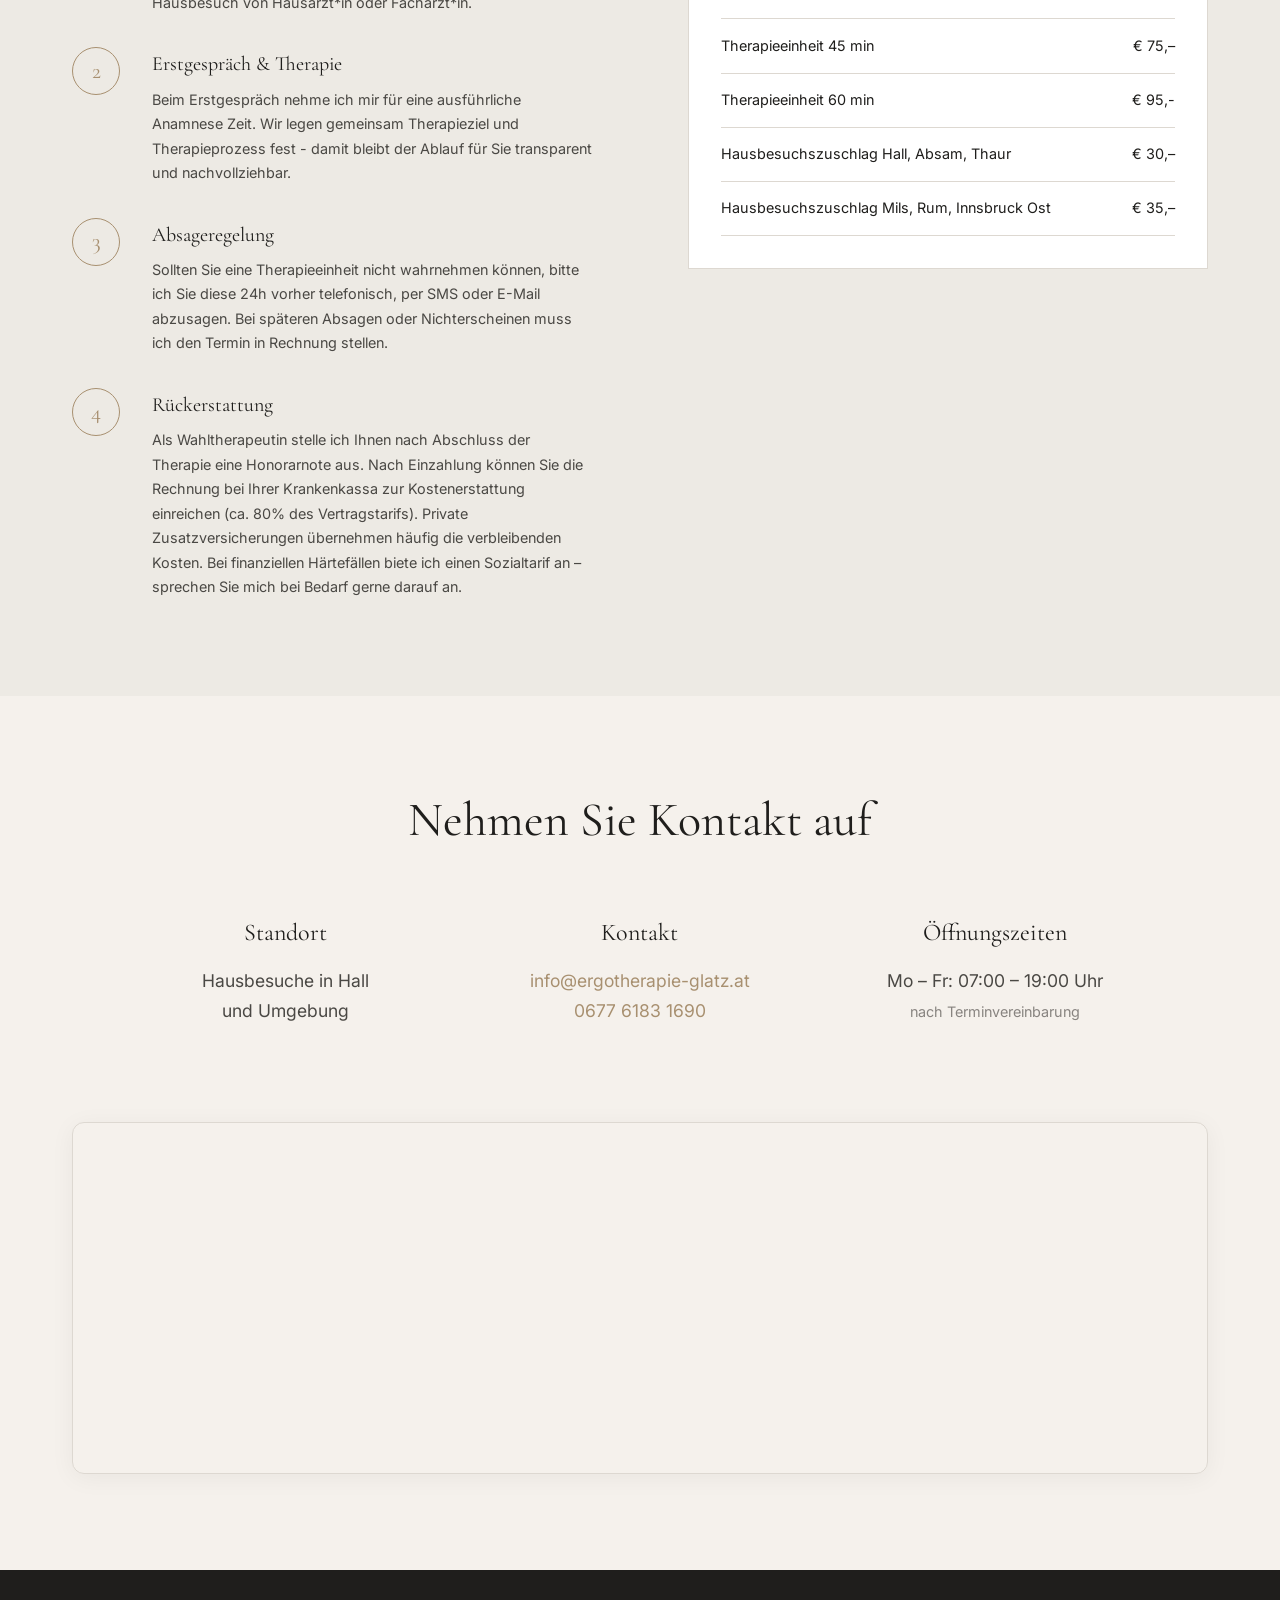
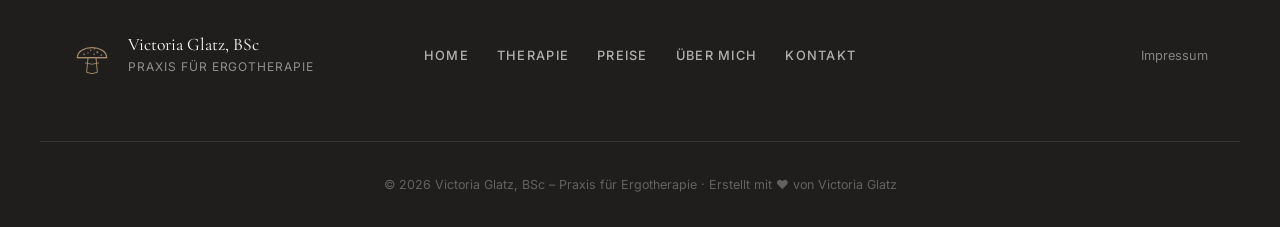
==== commit 5ca53e6b: "Alle Änderungen vollständig übernommen" ====
--- a/index.html
+++ b/index.html
@@ -590,6 +590,18 @@
     </div>
   </footer>
 
+  <!-- POPUP -->
+  <div id="vacation-popup" class="vacation-popup">
+    <div class="vacation-popup-content">
+      <button id="close-popup" class="close-popup" aria-label="Schließen">&times;</button>
+      <h3 style="margin-top: 0;">Aktuelles:</h3>
+      <p>Ich bin bis Ende Mai im Urlaub und in dieser Zeit nicht persönlich erreichbar.<br>
+        Gerne können Sie mir in der Zwischenzeit eine Nachricht per E-Mail, SMS oder über den Anrufbeantworter hinterlassen.<br>
+        Ich werde mich ab Anfang Juni so bald wie möglich bei Ihnen melden, eingehende Nachrichten prüfen und Anrufe zurückrufen.<br><br>
+        Bis bald, Victoria</p>
+    </div>
+  </div>
+
   <script src="script.js"></script>
 </body>
 
--- a/style.css
+++ b/style.css
@@ -1545,4 +1545,100 @@
   height: 100%;
   object-fit: contain;
   filter: brightness(0) invert(55%) sepia(28%) saturate(500%) hue-rotate(352deg) brightness(0.75);
+}
+
+/* ═══════════════════════════════════════════════════════════
+   VACATION POPUP
+═══════════════════════════════════════════════════════════ */
+.vacation-popup {
+  position: fixed;
+  bottom: 2rem;
+  right: 2rem;
+  width: 90%;
+  max-width: 500px;
+  background-color: var(--clr-surface);
+  border: 1px solid var(--clr-border);
+  border-radius: 12px;
+  box-shadow: 0 15px 50px rgba(0,0,0,0.25);
+  z-index: 2000;
+  padding: 2rem;
+  transform: translateY(20px);
+  opacity: 0;
+  visibility: hidden;
+  transition: opacity 0.4s ease, transform 0.4s ease, visibility 0.4s;
+}
+
+.vacation-popup.show {
+  transform: translateY(0);
+  opacity: 1;
+  visibility: visible;
+}
+
+body.high-contrast .vacation-popup {
+  background-color: var(--hc-surface);
+  border: 2px solid var(--hc-primary);
+}
+
+.vacation-popup-content {
+  position: relative;
+}
+
+.close-popup {
+  position: absolute;
+  top: -0.5rem;
+  right: -0.5rem;
+  background: none;
+  border: none;
+  font-size: 1.5rem;
+  line-height: 1;
+  color: var(--clr-mid);
+  cursor: pointer;
+  transition: color var(--transition);
+}
+
+body.high-contrast .close-popup {
+  color: var(--hc-dark);
+}
+
+.close-popup:hover {
+  color: var(--clr-primary);
+}
+
+.vacation-popup h3 {
+  font-family: var(--font-serif);
+  font-size: 2.2rem;
+  color: var(--clr-dark);
+  margin-bottom: 0.75rem;
+  padding-right: 1.5rem;
+}
+
+body.high-contrast .vacation-popup h3 {
+  color: var(--hc-primary);
+}
+
+.vacation-popup p {
+  font-size: 1.25rem;
+  color: var(--clr-mid);
+  line-height: 1.6;
+  margin: 0;
+}
+
+body.high-contrast .vacation-popup p {
+  color: var(--hc-dark);
+}
+
+@media (max-width: 768px) {
+  .vacation-popup {
+    bottom: 1rem;
+    right: 1rem;
+    left: 1rem;
+    max-width: none;
+    padding: 1.5rem;
+  }
+  .vacation-popup h3 {
+    font-size: 1.6rem;
+  }
+  .vacation-popup p {
+    font-size: 1.05rem;
+  }
 }
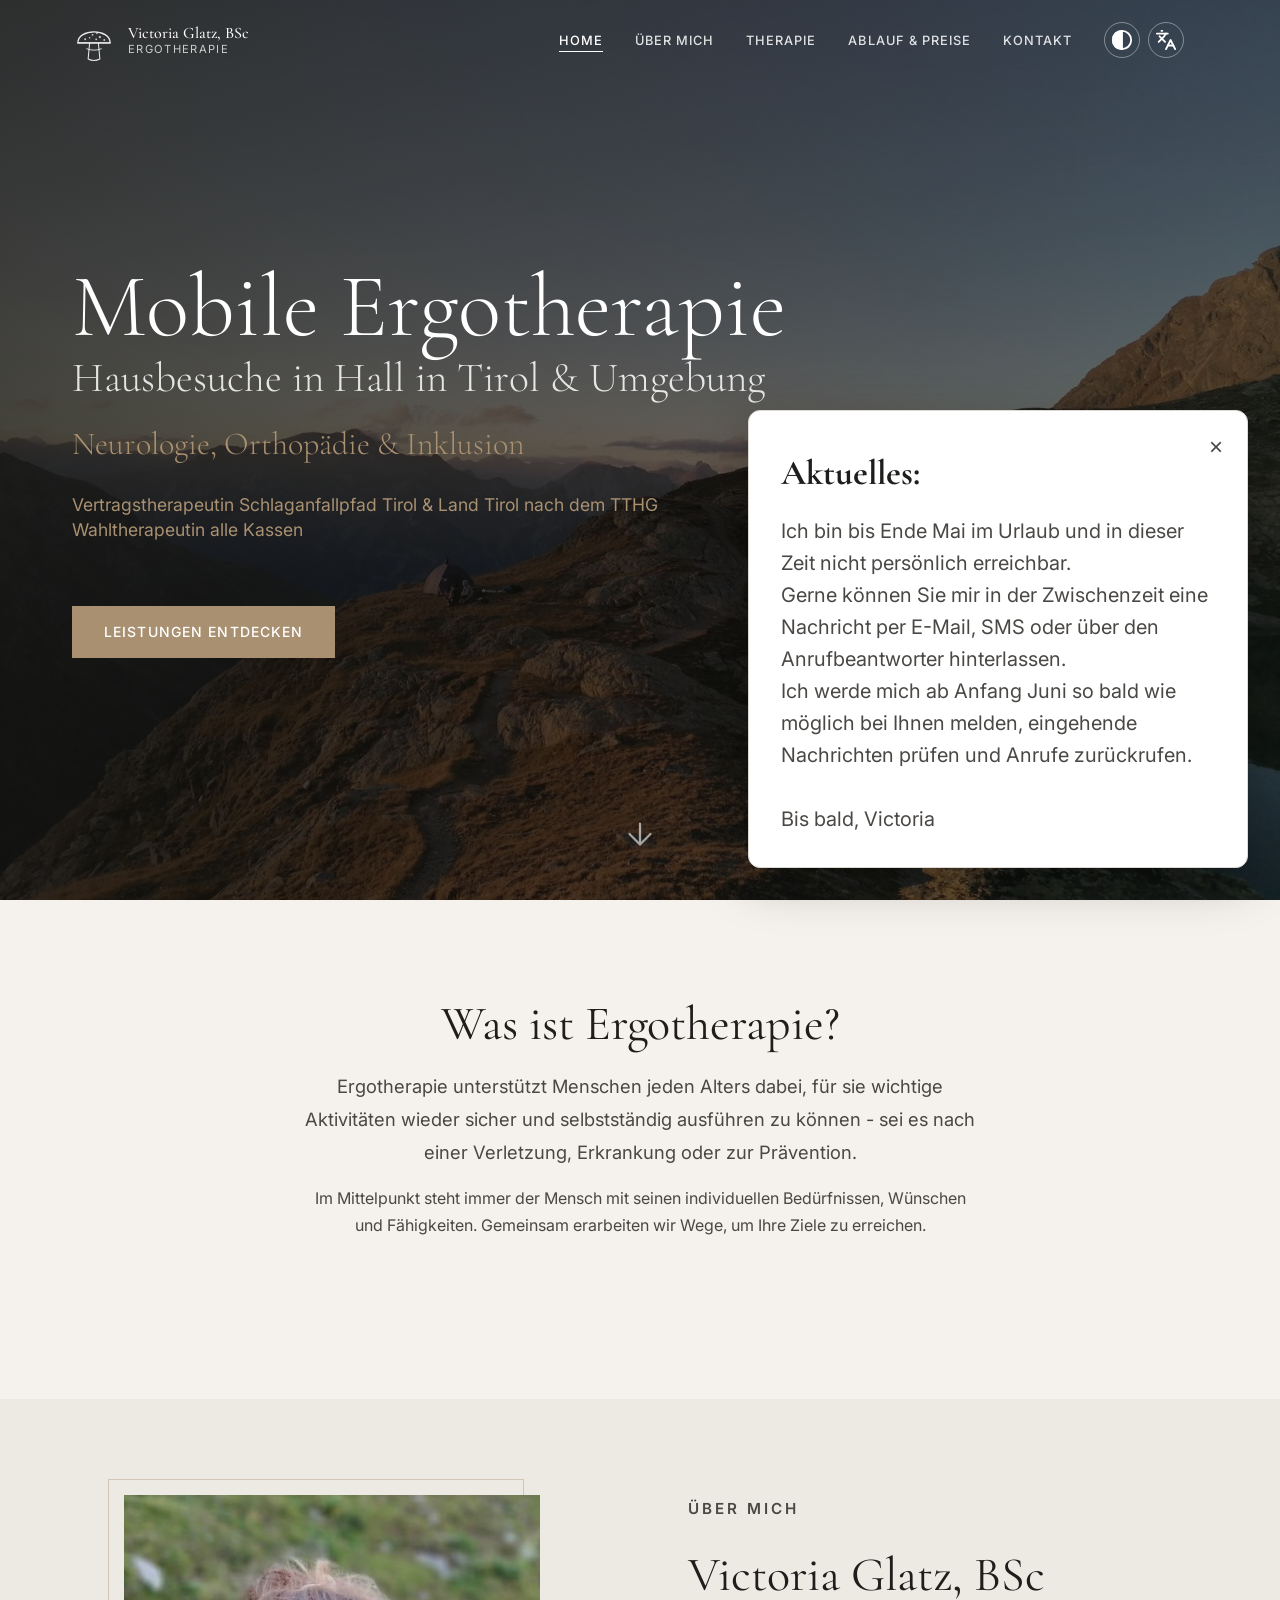
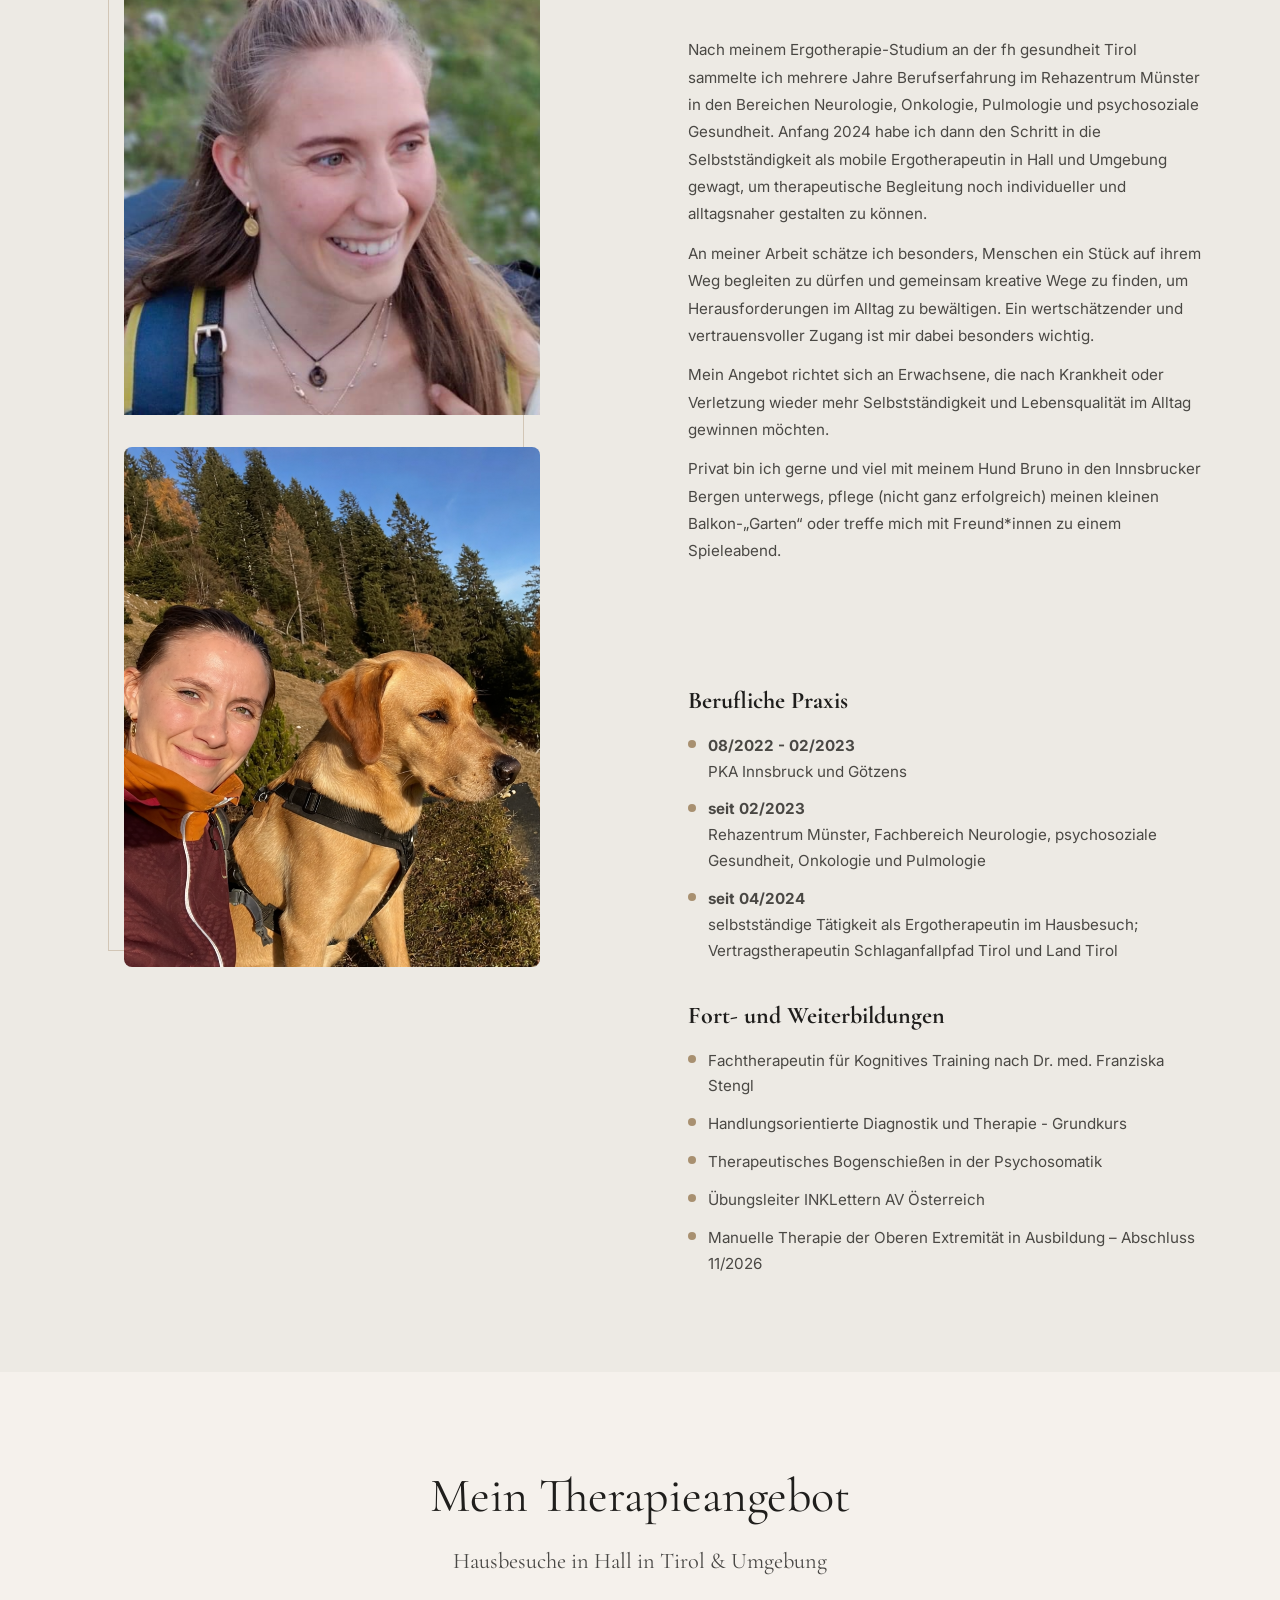
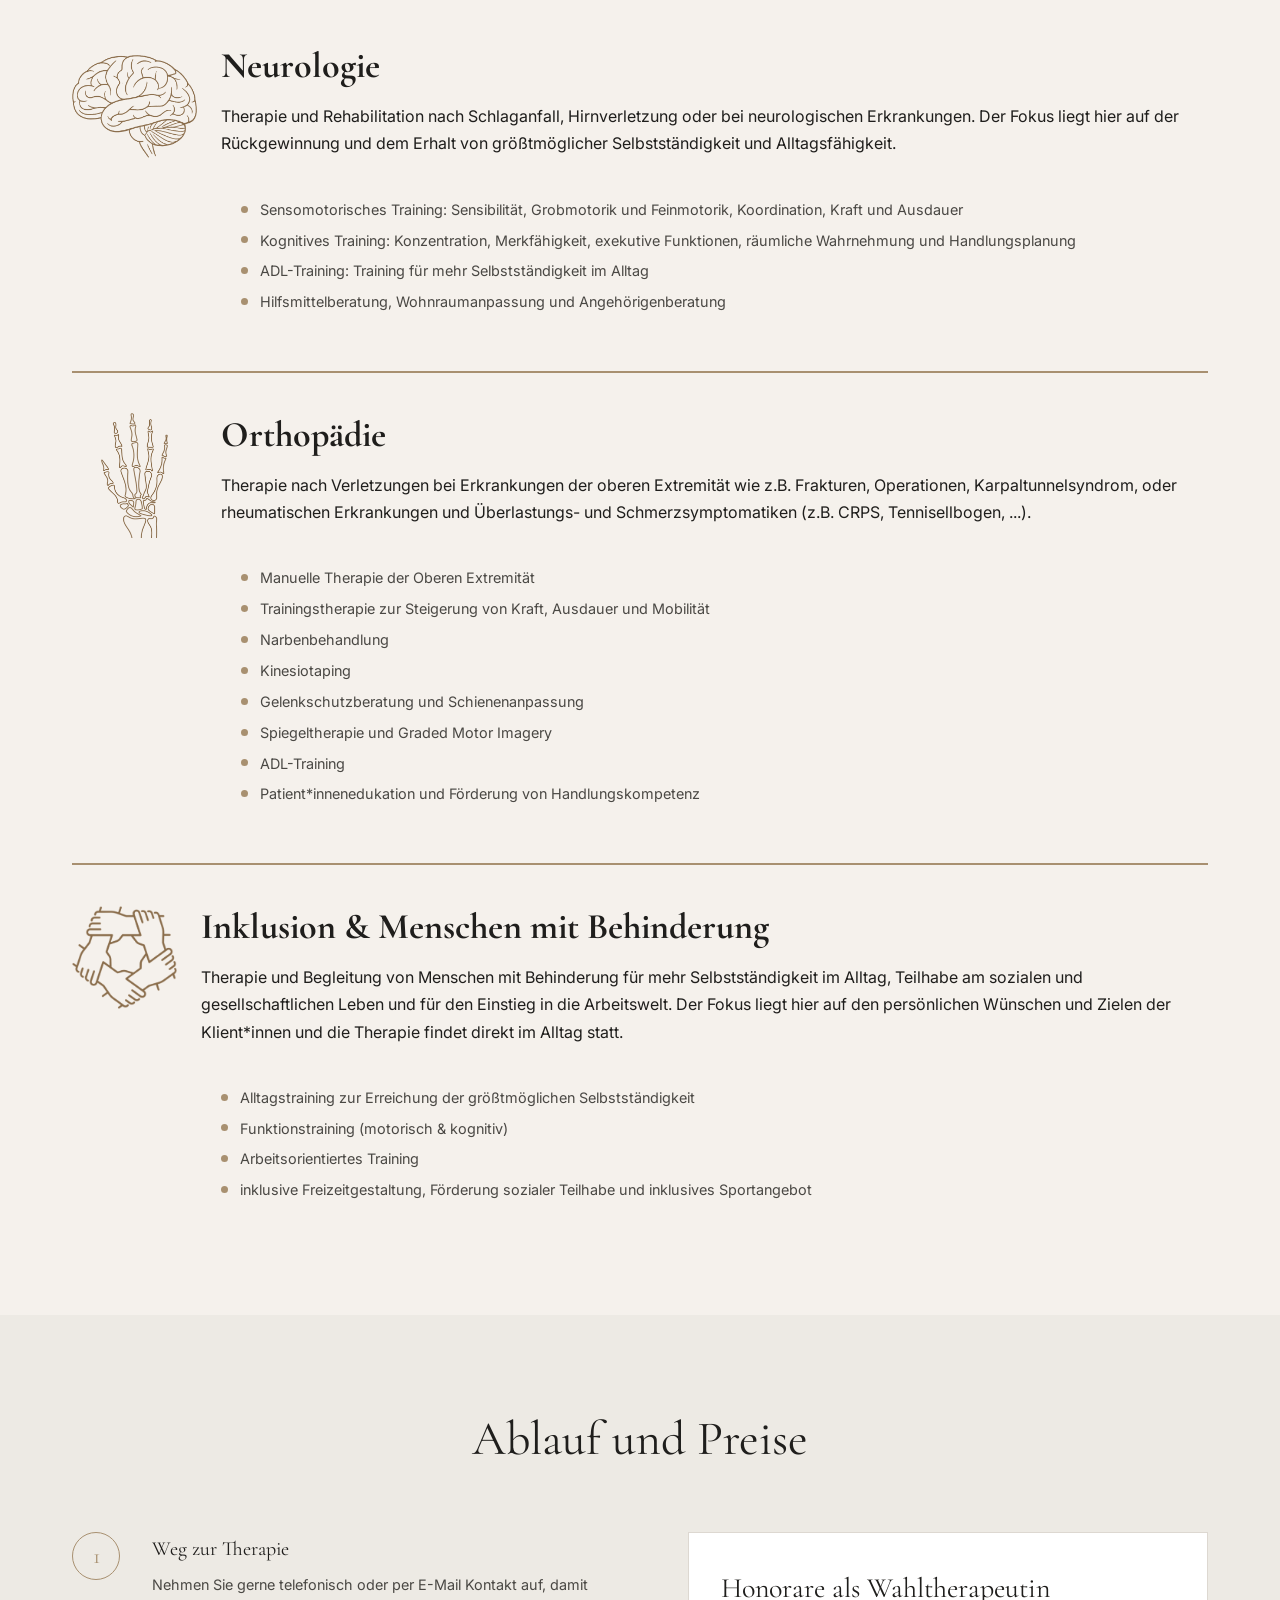
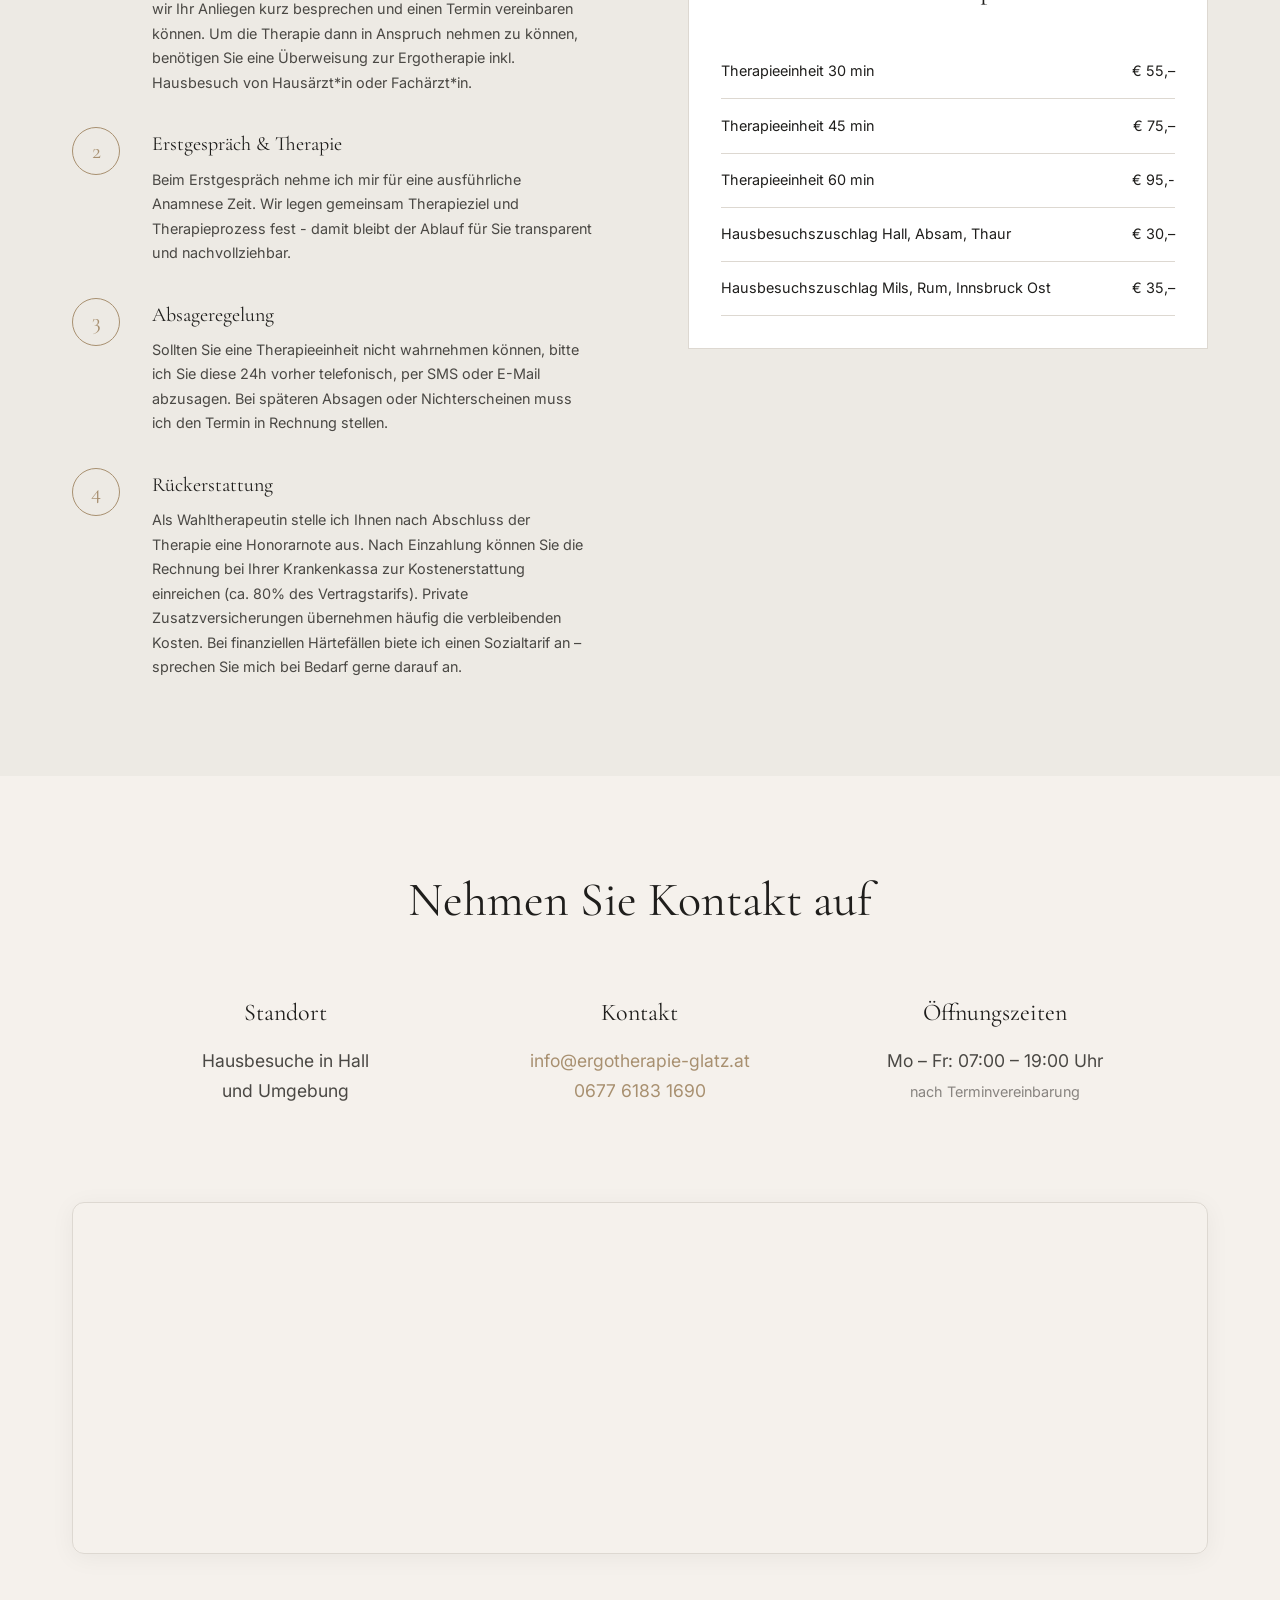
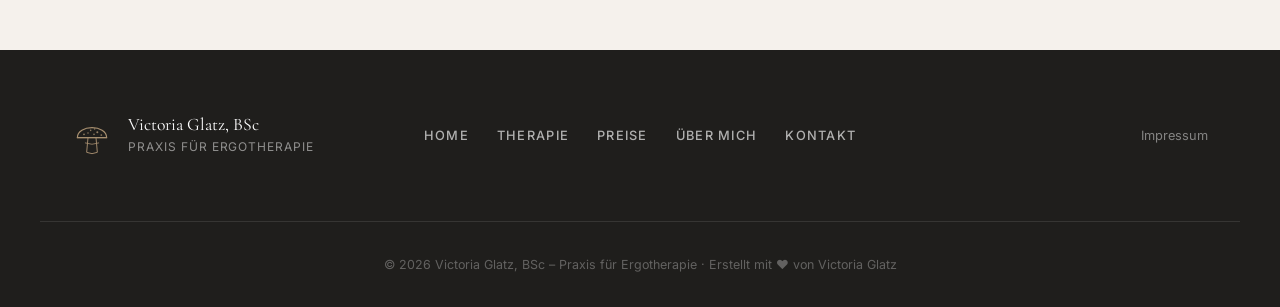
==== commit b3cea318: "Alle Änderungen vollständig übernommen" ====
--- a/index.html
+++ b/index.html
@@ -4,9 +4,9 @@
 <head>
   <meta charset="UTF-8" />
   <meta name="viewport" content="width=device-width, initial-scale=1.0" />
-  <title>Mobile Ergotherapie in Hall in Tirol & Umgebung – Victoria Glatz, BSc | Praxis für Ergotherapie</title>
+  <title>Mobile Ergotherapie in Hall und Umgebung – Victoria Glatz, BSc | Praxis für Ergotherapie</title>
   <meta name="description"
-    content="Mobile Ergotherapie in Hall in Tirol & Umgebung – Victoria Glatz, BSc., Neurologie, Orthopädie und Inklusion. Vertragstherapeutin Schlaganfallpfad Tirol. Wahltherapeutin alle Kassen." />
+    content="Mobile Ergotherapie in Hall und Umgebung – Victoria Glatz, BSc., Neurologie, Orthopädie und Inklusion. Vertragstherapeutin Schlaganfallpfad Tirol. Wahltherapeutin alle Kassen." />
   <meta name="keywords"
     content="Ergotherapie, Hall in Tirol, Innsbruck, Innsbruck Land, Neurologie, Handverletzung, Orthopädie, Inklusion, Schlaganfallpfad" />
   <link rel="icon" type="image/svg+xml" href="favicon.svg" />
@@ -157,12 +157,7 @@
   <section class="ueber-mich section-pad section-alt" id="ueber-mich">
     <div class="container">
       <div class="ueber-mich-layout">
-        <div class="ueber-mich-img reveal-left">
-          <img src="images/portrait.png" alt="Victoria Glatz, BSc – Ergotherapeutin" loading="lazy" />
-          <img src="images/portrait2.png" alt="Victoria Glatz, BSc – Ergotherapeutin" loading="lazy"
-            style="margin-top: var(--space-md); border-radius: 8px;" />
-        </div>
-        <div class="ueber-mich-text reveal-right">
+        <div class="ueber-mich-text ueber-mich-text-part1 reveal-right">
           <p class="section-eyebrow">Über mich</p>
           <h2 class="section-title standard-text">Victoria Glatz, BSc</h2>
           <div class="standard-text">
@@ -203,7 +198,15 @@
               Ich spiele gerne Spiele mit Freunden.
             </p>
           </div>
-
+        </div>
+
+        <div class="ueber-mich-img reveal-left">
+          <img src="images/portrait.png" alt="Victoria Glatz, BSc – Ergotherapeutin" loading="lazy" />
+          <img src="images/portrait2.png" alt="Victoria Glatz, BSc – Ergotherapeutin" loading="lazy"
+            style="margin-top: var(--space-md); border-radius: 8px;" />
+        </div>
+
+        <div class="ueber-mich-text ueber-mich-text-part2 reveal-right">
           <h3
             style="margin-top: 1rem; margin-bottom: 0; font-family: var(--font-serif); font-size: 1.5rem; color: var(--clr-text); line-height: 1;">
             Berufliche Praxis</h3>
@@ -266,16 +269,17 @@
 
       <div class="therapy-content reveal-up">
         <div class="therapy-section"
-          style="padding-bottom: 2.5rem; border-bottom: 2px solid var(--clr-primary); margin-bottom: 2.5rem; display: flex; gap: 1.5rem; align-items: flex-start;">
+          style="padding-bottom: 2.5rem; border-bottom: 2px solid var(--clr-primary); margin-bottom: 2.5rem;">
+
+          <h3 class="therapy-heading"
+            style="font-family: var(--font-serif); font-size: 2.25rem; color: var(--clr-text); margin-bottom: 1rem; line-height: 1.2;">
+            Neurologie</h3>
 
           <div class="therapy-icon-img">
             <img src="images/symbolbildneurologie.png" alt="Symbol Neurologie" />
           </div>
 
-          <div class="therapy-text" style="flex: 1;">
-            <h3
-              style="font-family: var(--font-serif); font-size: 2.25rem; color: var(--clr-text); margin-bottom: 1rem; line-height: 1.2;">
-              Neurologie</h3>
+          <div class="therapy-text">
             <div class="standard-text">
               <p>Therapie und Rehabilitation nach Schlaganfall, Hirnverletzung oder bei neurologischen Erkrankungen. Der
                 Fokus liegt hier auf der Rückgewinnung und dem Erhalt von größtmöglicher Selbstständigkeit und
@@ -303,16 +307,17 @@
         </div>
 
         <div class="therapy-section"
-          style="padding-bottom: 2.5rem; border-bottom: 2px solid var(--clr-primary); margin-bottom: 2.5rem; display: flex; gap: 1.5rem; align-items: flex-start;">
+          style="padding-bottom: 2.5rem; border-bottom: 2px solid var(--clr-primary); margin-bottom: 2.5rem;">
+
+          <h3 class="therapy-heading"
+            style="font-family: var(--font-serif); font-size: 2.25rem; color: var(--clr-text); margin-bottom: 1rem; line-height: 1.2;">
+            Orthopädie</h3>
 
           <div class="therapy-icon-img">
             <img src="images/symbolbildorthopaedie.png" alt="Symbol Orthopädie" />
           </div>
 
-          <div class="therapy-text" style="flex: 1;">
-            <h3
-              style="font-family: var(--font-serif); font-size: 2.25rem; color: var(--clr-text); margin-bottom: 1rem; line-height: 1.2;">
-              Orthopädie</h3>
+          <div class="therapy-text">
             <div class="standard-text">
               <p>Therapie nach Verletzungen bei Erkrankungen der oberen Extremität wie z.B. Frakturen, Operationen,
                 Karpaltunnelsyndrom, oder rheumatischen Erkrankungen und Überlastungs- und Schmerzsymptomatiken (z.B.
@@ -340,16 +345,17 @@
           </div>
         </div>
 
-        <div class="therapy-section" style="display: flex; gap: 1.5rem; align-items: flex-start;">
+        <div class="therapy-section">
+
+          <h3 class="therapy-heading"
+            style="font-family: var(--font-serif); font-size: 2.25rem; color: var(--clr-text); margin-bottom: 1rem; line-height: 1.2;">
+            Inklusion & Menschen mit Behinderung</h3>
 
           <div class="therapy-icon-img" style="width: 105px; height: 105px;">
             <img src="images/symbolbildinklusion.png" alt="Symbol Inklusion" />
           </div>
 
-          <div class="therapy-text" style="flex: 1;">
-            <h3
-              style="font-family: var(--font-serif); font-size: 2.25rem; color: var(--clr-text); margin-bottom: 1rem; line-height: 1.2;">
-              Inklusion & Menschen mit Behinderung</h3>
+          <div class="therapy-text">
             <div class="standard-text">
               <p>Therapie und Begleitung von Menschen mit Behinderung für mehr Selbstständigkeit im Alltag, Teilhabe am
                 sozialen und gesellschaftlichen Leben und für den Einstieg in die Arbeitswelt. Der Fokus liegt hier auf
--- a/style.css
+++ b/style.css
@@ -931,11 +931,23 @@
 .ueber-mich-layout {
   display: grid;
   grid-template-columns: 1fr 1fr;
+  grid-template-areas: 
+    "img part1"
+    "img part2";
   gap: var(--space-xl);
   align-items: start;
 }
 
+.ueber-mich-text-part1 {
+  grid-area: part1;
+}
+
+.ueber-mich-text-part2 {
+  grid-area: part2;
+}
+
 .ueber-mich-img {
+  grid-area: img;
   position: relative;
   width: 80%;
   margin: 0 auto;
@@ -1341,6 +1353,10 @@
 
   .ueber-mich-layout {
     grid-template-columns: 1fr;
+    grid-template-areas: 
+      "part1"
+      "img"
+      "part2";
     max-width: 600px;
     margin: 0 auto;
   }
@@ -1559,7 +1575,7 @@
   background-color: var(--clr-surface);
   border: 1px solid var(--clr-border);
   border-radius: 12px;
-  box-shadow: 0 15px 50px rgba(0,0,0,0.25);
+  box-shadow: 0 15px 50px rgba(0, 0, 0, 0.25);
   z-index: 2000;
   padding: 2rem;
   transform: translateY(20px);
@@ -1635,10 +1651,57 @@
     max-width: none;
     padding: 1.5rem;
   }
+
   .vacation-popup h3 {
     font-size: 1.6rem;
   }
+
   .vacation-popup p {
     font-size: 1.05rem;
   }
+}
+
+/* ═══════════════════════════════════════════════════════════
+   THERAPIE SECTION REORDERING
+═══════════════════════════════════════════════════════════ */
+.therapy-section {
+  display: grid;
+  grid-template-columns: auto 1fr;
+  grid-template-areas:
+    "icon heading"
+    "icon text";
+  column-gap: 1.5rem;
+  align-items: start;
+}
+
+.therapy-section .therapy-heading {
+  grid-area: heading;
+}
+
+.therapy-section .therapy-icon-img {
+  grid-area: icon;
+}
+
+.therapy-section .therapy-text {
+  grid-area: text;
+}
+
+@media (max-width: 768px) {
+  .therapy-section {
+    grid-template-columns: 1fr;
+    grid-template-areas:
+      "heading"
+      "icon"
+      "text";
+    column-gap: 0;
+  }
+
+  .therapy-section .therapy-heading {
+    text-align: center;
+  }
+
+  .therapy-section .therapy-icon-img {
+    justify-self: center;
+    margin-bottom: 1.5rem;
+  }
 }
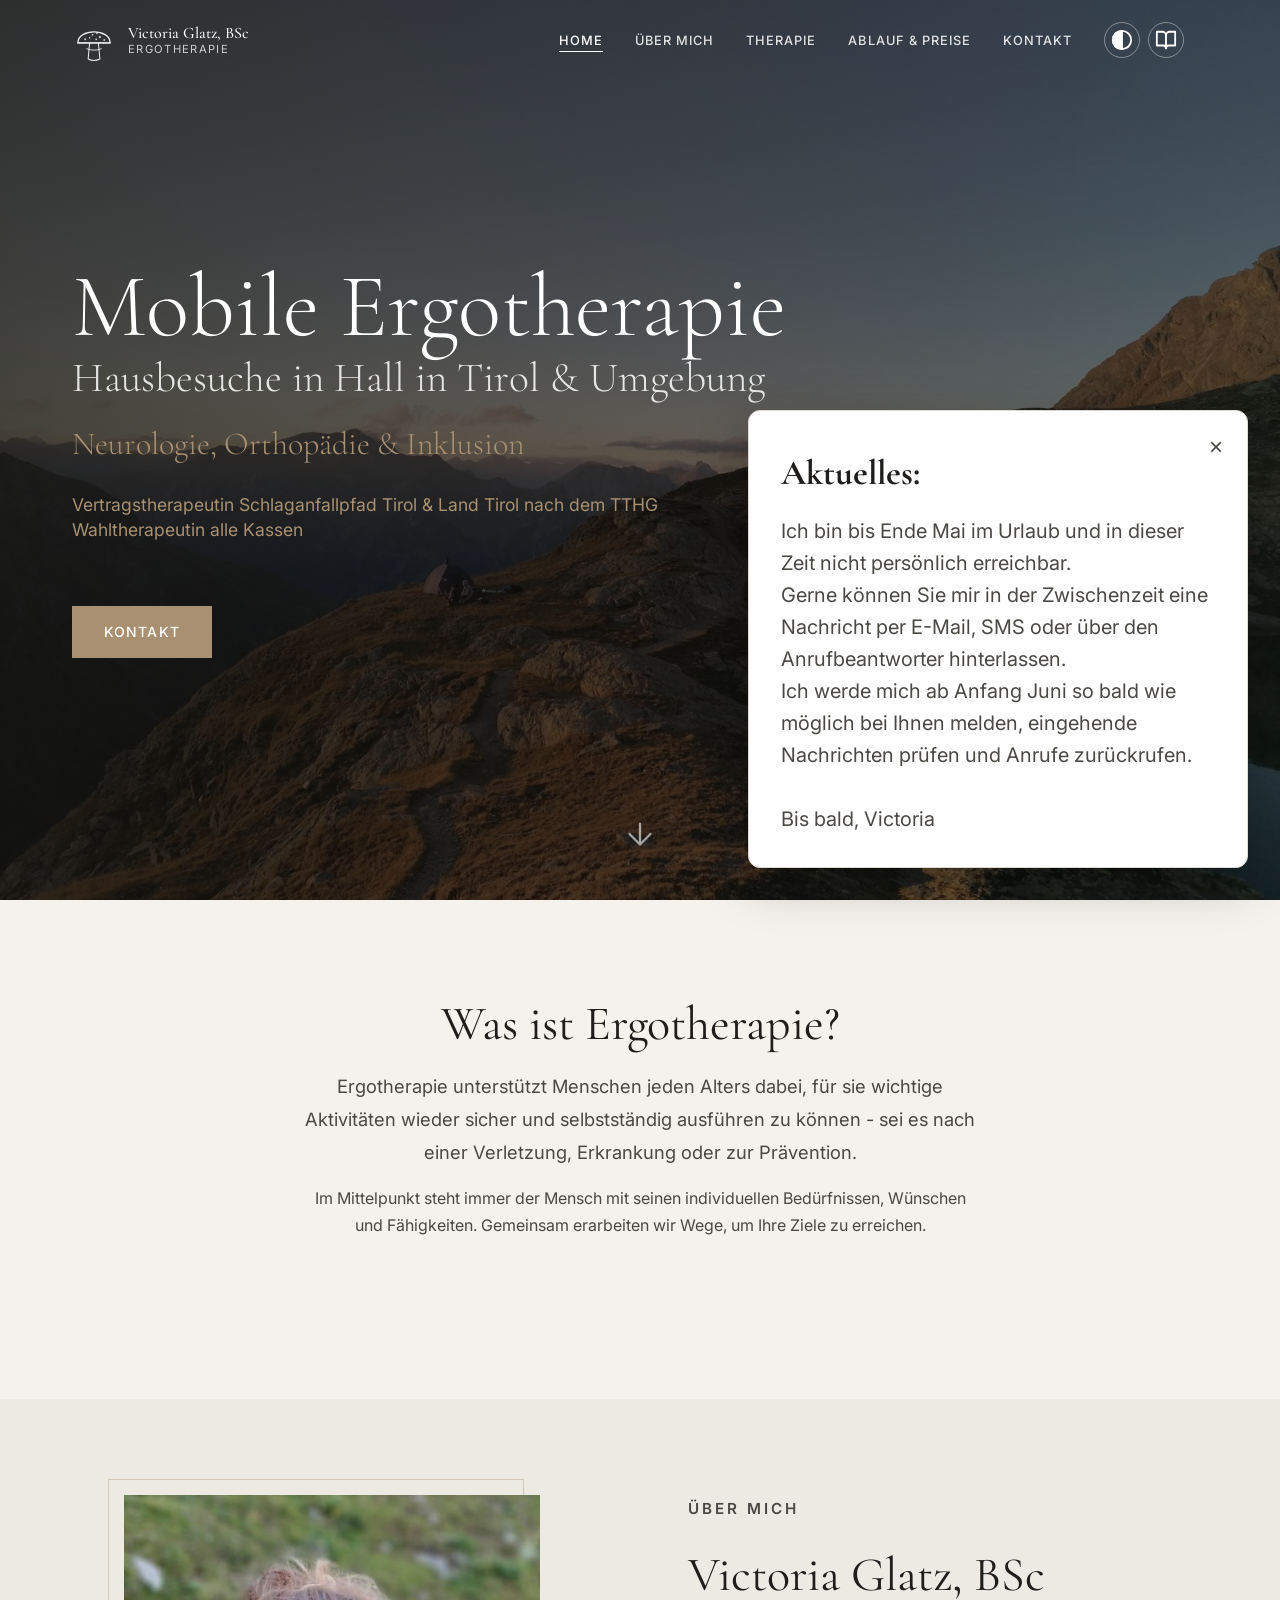
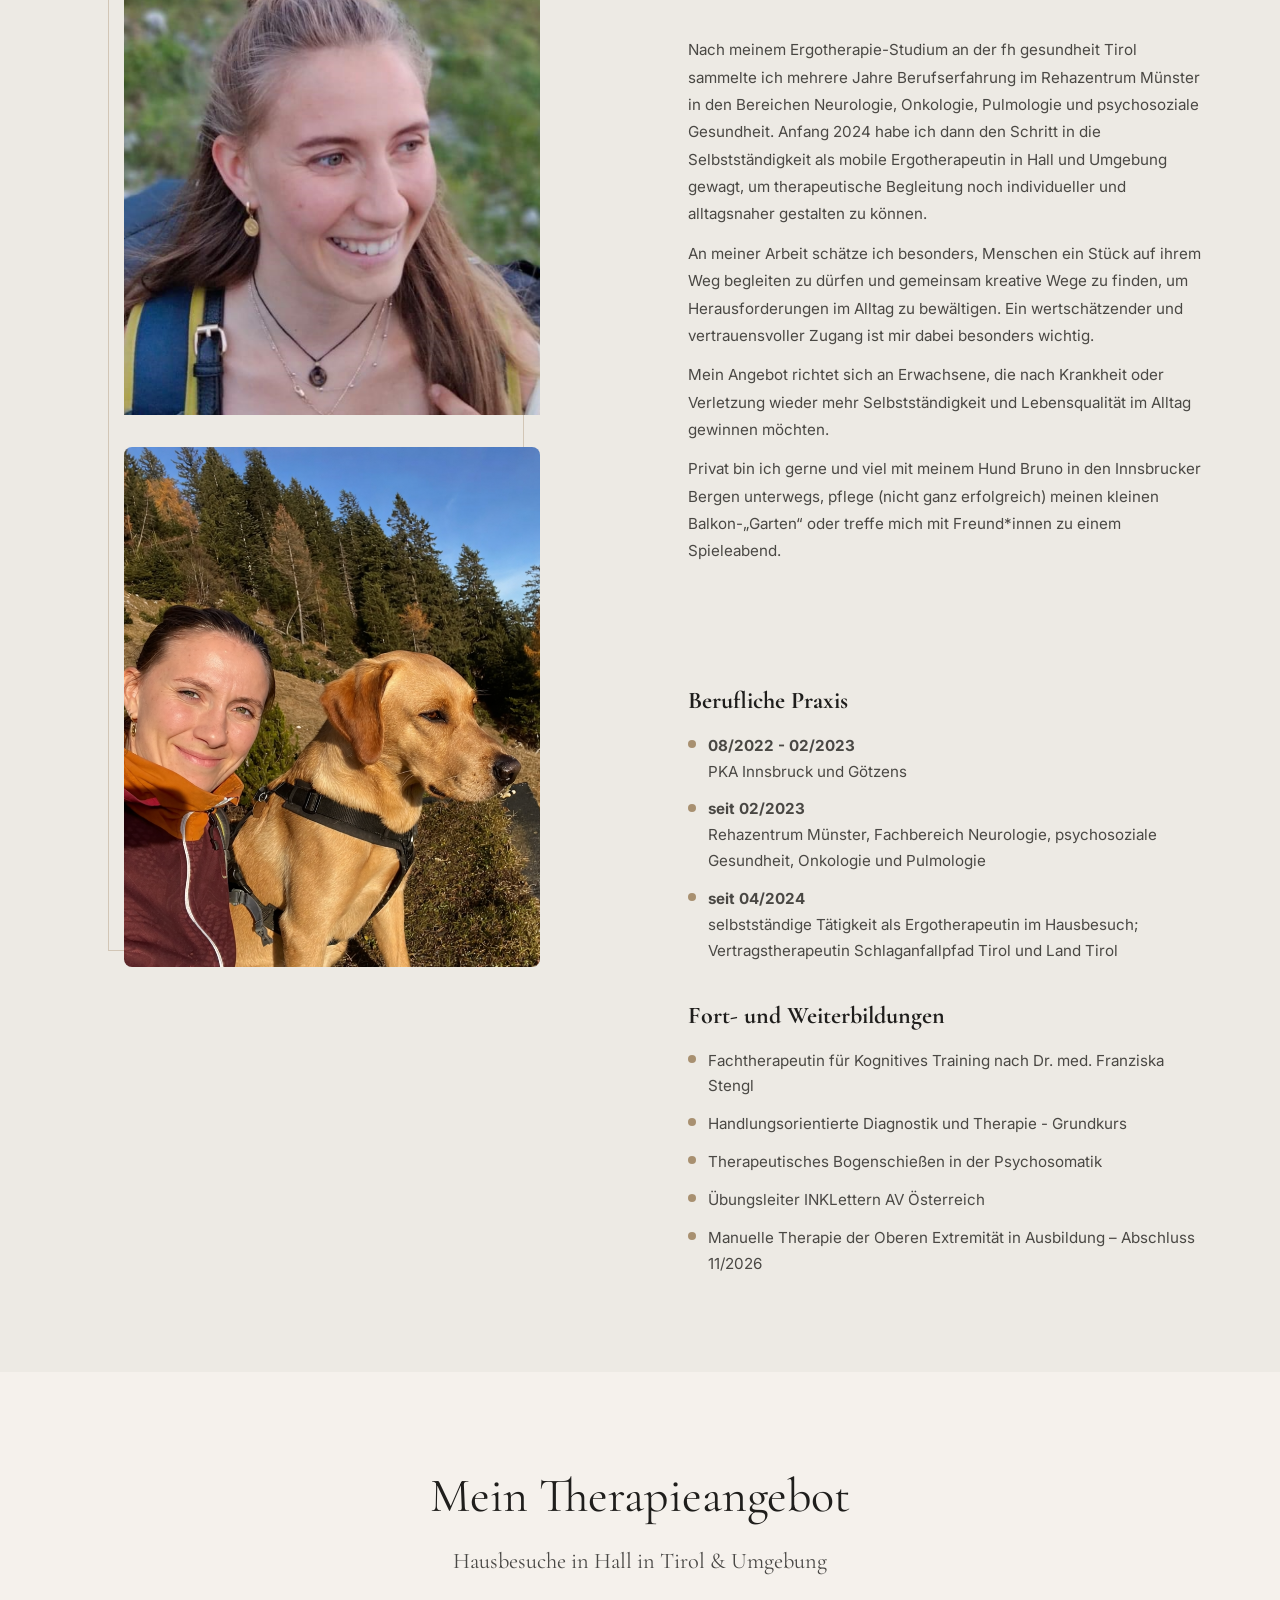
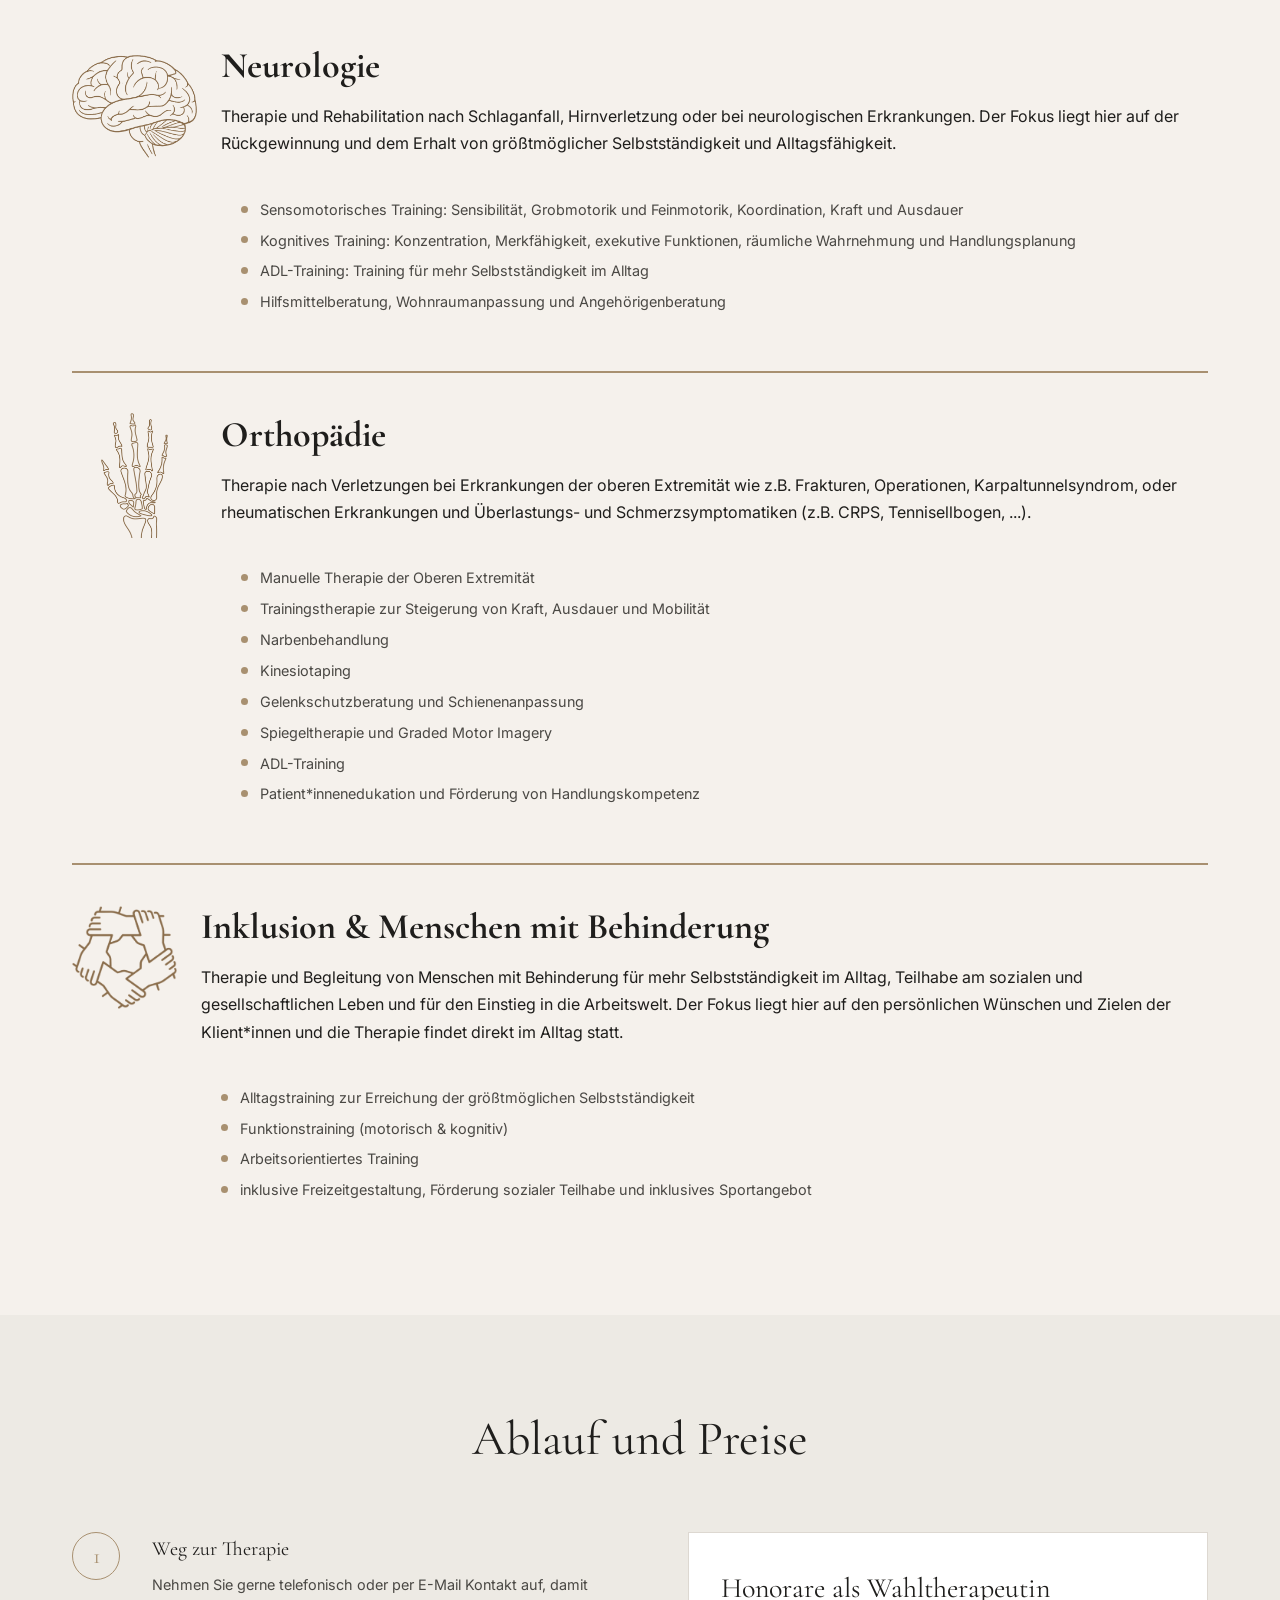
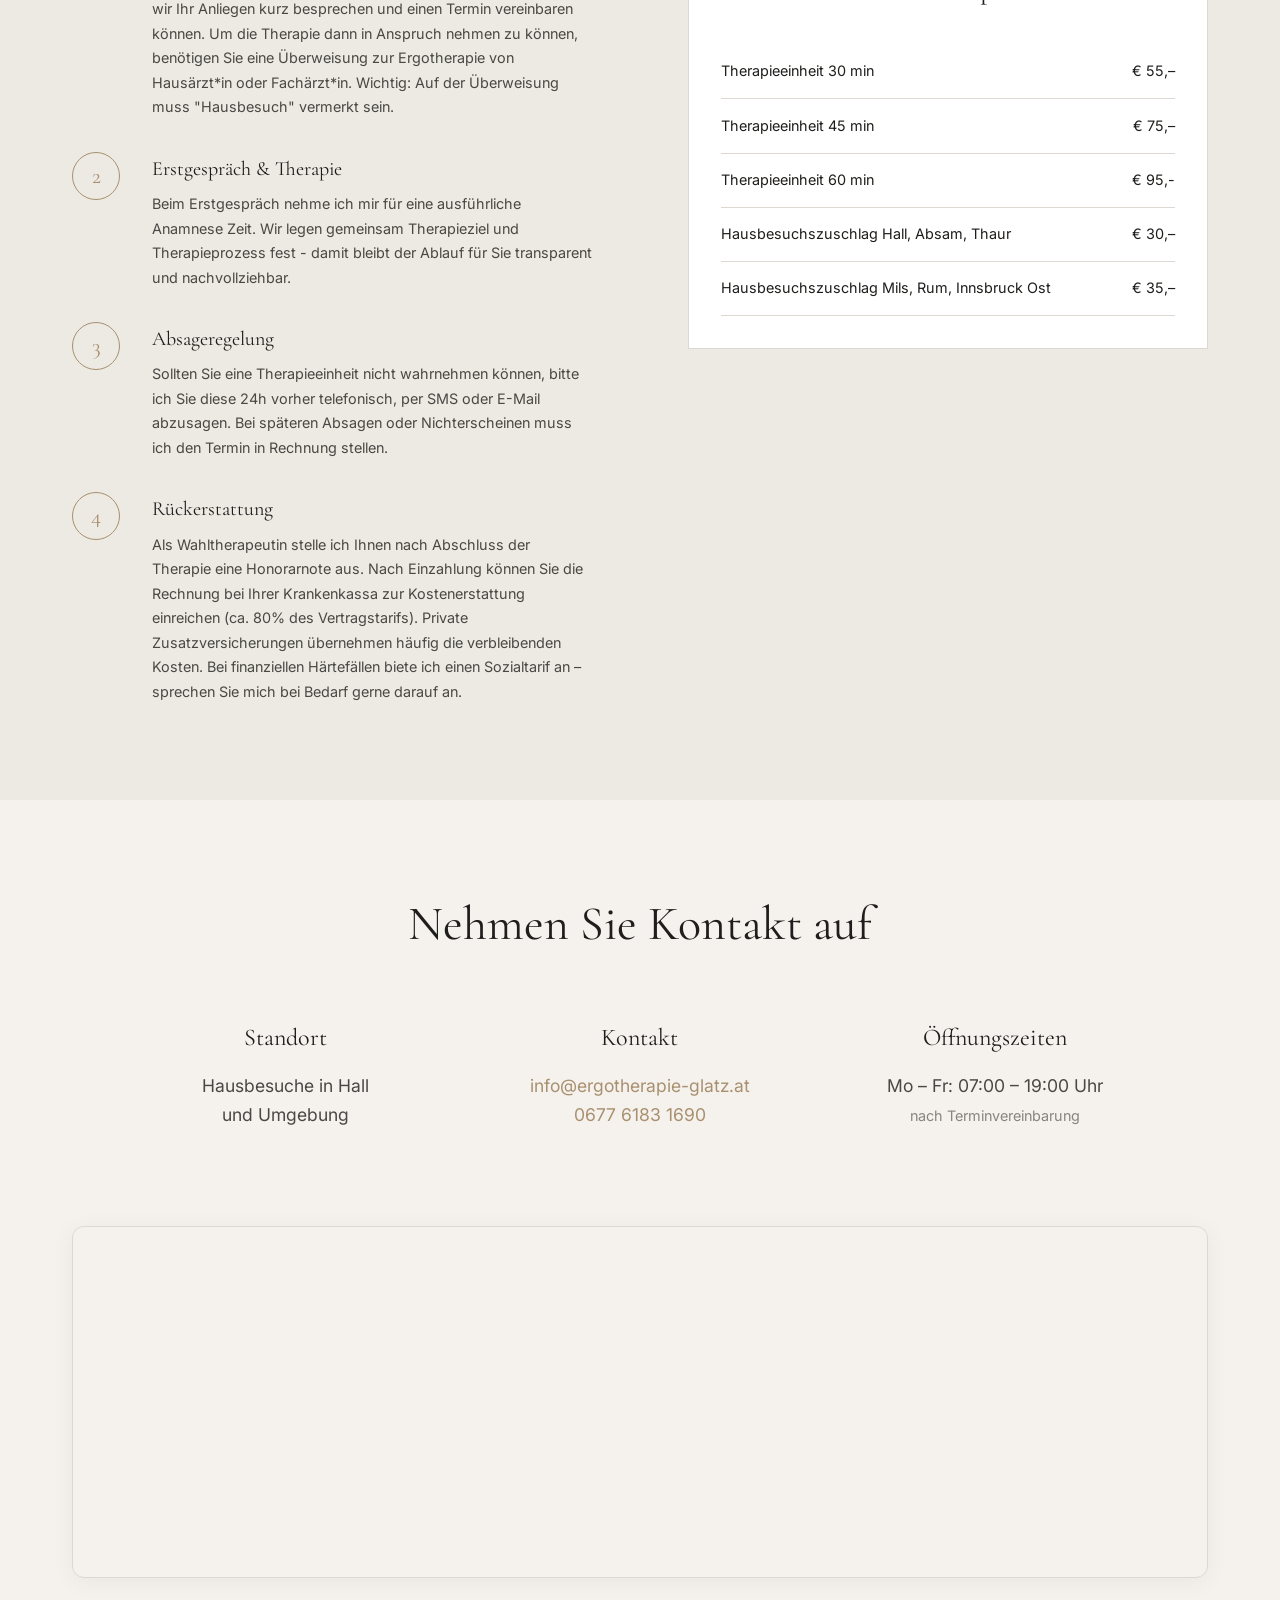
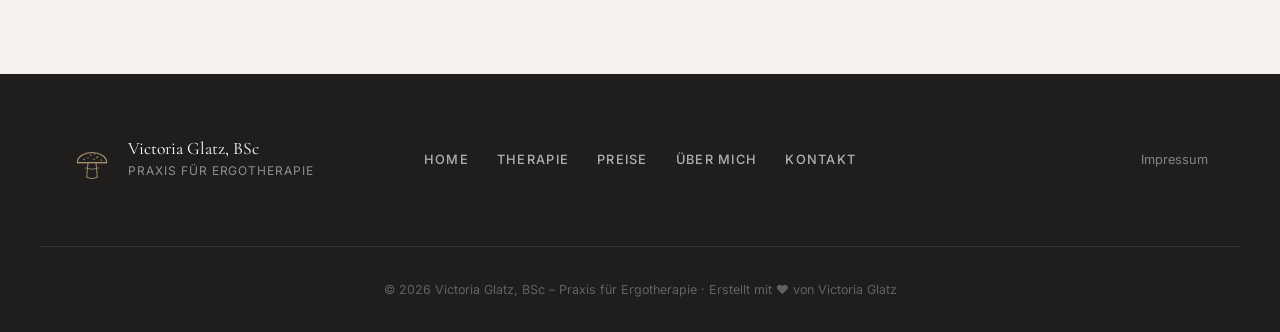
==== commit 5b3e1ca2: "Alle Änderungen vollständig übernommen" ====
--- a/index.html
+++ b/index.html
@@ -15,7 +15,7 @@
   <link
     href="https://fonts.googleapis.com/css2?family=Cormorant+Garamond:ital,wght@0,300;0,400;0,500;0,600;1,300;1,400&family=Inter:wght@300;400;500;600&display=swap"
     rel="stylesheet" />
-  <link rel="stylesheet" href="style.css" />
+  <link rel="stylesheet" href="style.css?v=4" />
 </head>
 
 <body>
@@ -77,12 +77,8 @@
         <button id="btn-language" class="a11y-btn" aria-label="Leichte Sprache" title="Leichte Sprache">
           <svg viewBox="0 0 24 24" fill="none" stroke="currentColor" stroke-width="2" stroke-linecap="round"
             stroke-linejoin="round">
-            <path d="M5 8l6 6"></path>
-            <path d="M4 14l6-6 2-3"></path>
-            <path d="M2 5h12"></path>
-            <path d="M7 2h1"></path>
-            <path d="M22 22l-5-10-5 10"></path>
-            <path d="M14 18h6"></path>
+            <path d="M2 3h6a4 4 0 0 1 4 4v14a3 3 0 0 0-3-3H2z"></path>
+            <path d="M22 3h-6a4 4 0 0 0-4 4v14a3 3 0 0 1 3-3h7z"></path>
           </svg>
         </button>
       </div>
@@ -110,7 +106,7 @@
           Wahltherapeutin alle Kassen
         </span>
       </p>
-      <a href="#therapie" class="btn-primary reveal-up">Leistungen entdecken</a>
+      <a href="#kontakt" class="btn-primary reveal-up">Kontakt</a>
     </div>
     <a href="#therapie" class="scroll-indicator" aria-label="Nach unten scrollen">
       <svg viewBox="0 0 24 24" fill="none" xmlns="http://www.w3.org/2000/svg">
@@ -185,17 +181,37 @@
               Ich heiße Victoria Glatz<br>
               Ich habe in Tirol studiert.<br>
               Ich habe im Rehazentrum Münster gearbeitet.<br>
-              Ich habe dort Menschen mit verschiedenen Krankheiten behandelt.
+              Ich habe dort Menschen mit verschiedenen Krankheiten behandelt:
             </p>
-            <p>Seit 2024 bin ich selbstständig.</p>
+            <ul style="list-style-type: disc; padding-left: 2rem; margin-bottom: 1.5rem;">
+              <li>Neurologie (Erkrankungen des Nervensystems)</li>
+              <li>Onkologie (Krebserkrankungen)</li>
+              <li>Pulmologie (Lungenerkrankungen)</li>
+              <li>psychosoziale Gesundheit (Seele und Alltag)</li>
+            </ul>
+            <p>
+              Seit 2024 arbeite ich als selbstständige Ergotherapeutin.<br>
+              Ich arbeite in Hall in Tirol und in der Umgebung.<br>
+              Ich komme zu den Menschen nach Hause.<br>
+              Die Therapie findet direkt zu Hause statt.
+            </p>
+            <p>
+              Ich arbeite mit Erwachsenen nach Krankheiten.<br>
+              Oder nach Verletzungen.<br>
+              Ziel ist mehr Selbstständigkeit im Alltag.<br>
+              Dass der Mensch nicht so viel Hilfe braucht.<br>
+              Und wieder mehr allein machen kann.
+            </p>
             <p>
               Mir macht meine Arbeit große Freude.<br>
-              Ich unterstütze Menschen bei ihren Herausforderungen.
+              Ich unterstütze Menschen bei ihren Herausforderungen.<br>
+              Gemeinsam suchen wir Lösungen.<br>
+              Mir ist Vertrauen und Respekt sehr wichtig.
             </p>
             <p>
               In meiner Freizeit gehe ich mit meinem Hund Bruno spazieren.<br>
               Ich habe einen kleinen Balkon mit Pflanzen.<br>
-              Ich spiele gerne Spiele mit Freunden.
+              Ich spiele gerne Spiele mit meinen Freunden Kartenspiele oder Brettspiele.
             </p>
           </div>
         </div>
@@ -295,13 +311,21 @@
             </div>
             <div class="leichte-sprache-text">
               <p>
-                Therapie nach Schlaganfall oder Verletzung im Gehirn.<br>
-                Therapie bei Krankeiten im Gehirn.<br>
-                Übungen für Dinge im Alltag.<br>
-                Übungen für Hände und Körper.<br>
-                Übungen für die Konzentration.<br>
-                Ausprobieren von Hilfsmitteln.
-              </p>
+                Therapie nach Schlaganfall oder Verletzung des Gehirns.<br>
+                Therapie bei Krankeiten des Gehirns.<br>
+                Das Ziel ist mehr Selbstständigkeit im Alltag.<br>
+                Dass weniger Hilfe im Alltag benötigt wird.<br>
+                Zum Beispiel alleine essen oder anziehen.<br>
+                Oder arbeiten gehen und Freunde treffen.
+              </p>
+              <ul style="list-style-type: disc; padding-left: 1.5rem; margin-top: 0.5rem;">
+                <li>Training von Alltagshandlungen (zum Beispiel Anziehen oder Essen)</li>
+                <li>Übungen für das Greifen</li>
+                <li>Übungen für das Gedächtnis und die Konzentration</li>
+                <li>Ausprobieren von Hilfsmitteln</li>
+                <li>Anpassen des Wohnraums</li>
+                <li>Beratung von Angehörigen</li>
+              </ul>
             </div>
           </div>
         </div>
@@ -335,12 +359,17 @@
             </div>
             <div class="leichte-sprache-text">
               <p>
-                Therapie bei Verletzungen der Hand.<br>
+                Therapie nach Verletzungen der Hand oder des Armes.<br>
                 Therapie bei Schmerzen.<br>
-                Manuelle Therapie.<br>
-                Übungen für die Hand.<br>
-                Patient*innenedukation
-              </p>
+              </p>
+              <ul style="list-style-type: disc; padding-left: 1.5rem; margin-top: 0.5rem;">
+                <li>manuelle Therapie</li>
+                <li>Training</li>
+                <li>Behandlung von Narben</li>
+                <li>Beratung zum Schutz der Gelenke</li>
+                <li>Anpassen von Schienen</li>
+                <li>Training von Alltagshandlungen</li>
+              </ul>
             </div>
           </div>
         </div>
@@ -370,10 +399,22 @@
             </div>
             <div class="leichte-sprache-text">
               <p>
-                Damit weniger Unterstützung benötigt wird.<br>
-                Übungen für die Arbeit.<br>
-                Übungen für die Freizeit.
-              </p>
+                Therapie für mehr Selbstständigkeit im Alltag.<br>
+                Gemeinsam trainieren wir das, was dir wichtig ist.<br>
+                Damit du weniger Hilfe benötigst.<br>
+                Und mehr alleine machen kannst.<br>
+                Zum Beispiel zur Arbeit gehen.<br>
+                Oder Freizeitaktivitäten nutzen.
+              </p>
+              <ul style="list-style-type: disc; padding-left: 1.5rem; margin-top: 0.5rem;">
+                <li>Training von Alltagshandlungen</li>
+                <li>Übungen für den Körper</li>
+                <li>Übungen für das Gedächtnis und die Konzentration</li>
+                <li>Training für die Arbeit</li>
+                <li>ausprobieren von Freizeitaktivitäten</li>
+                <li>soziale Teilhabe</li>
+                <li>inklusives Sportangebot</li>
+              </ul>
             </div>
           </div>
         </div>
@@ -396,8 +437,8 @@
               <p>
                 <span class="standard-text">Nehmen Sie gerne telefonisch oder per E-Mail Kontakt auf, damit wir Ihr
                   Anliegen kurz besprechen und einen Termin vereinbaren können. Um die Therapie dann in Anspruch nehmen
-                  zu können, benötigen Sie eine Überweisung zur Ergotherapie inkl. Hausbesuch von Hausärzt*in oder
-                  Fachärzt*in.</span>
+                  zu können, benötigen Sie eine Überweisung zur Ergotherapie von Hausärzt*in oder
+                  Fachärzt*in. Wichtig: Auf der Überweisung muss "Hausbesuch" vermerkt sein.</span>
                 <span class="leichte-sprache-text">
                   Für die Ergotherapie braucht man eine Überweisung.<br>
                   Die Überweisung schreibt der Arzt oder die Ärztin.<br>
@@ -462,9 +503,9 @@
 
         <div class="leichte-sprache-text" style="margin-bottom: var(--space-lg);">
           <p>
-            Für die Ergotherapie braucht man eine Überweisung.<br>
+            Für die Ergotherapie brauchst du eine Überweisung.<br>
             Die Überweisung schreibt der Arzt oder die Ärztin.<br>
-            Dann ruft man die Ergotherapeutin an.<br>
+            Dann rufst du die Ergotherapeutin an und ihr macht einen Termin aus.<br>
             Die Ergotherapeutin redet mit dir über deine Situation.<br>
             Und über deine Wünsche.<br>
             Die Ergotherapeutin erklärt dir den Ablauf.<br>
@@ -602,8 +643,10 @@
       <button id="close-popup" class="close-popup" aria-label="Schließen">&times;</button>
       <h3 style="margin-top: 0;">Aktuelles:</h3>
       <p>Ich bin bis Ende Mai im Urlaub und in dieser Zeit nicht persönlich erreichbar.<br>
-        Gerne können Sie mir in der Zwischenzeit eine Nachricht per E-Mail, SMS oder über den Anrufbeantworter hinterlassen.<br>
-        Ich werde mich ab Anfang Juni so bald wie möglich bei Ihnen melden, eingehende Nachrichten prüfen und Anrufe zurückrufen.<br><br>
+        Gerne können Sie mir in der Zwischenzeit eine Nachricht per E-Mail, SMS oder über den Anrufbeantworter
+        hinterlassen.<br>
+        Ich werde mich ab Anfang Juni so bald wie möglich bei Ihnen melden, eingehende Nachrichten prüfen und Anrufe
+        zurückrufen.<br><br>
         Bis bald, Victoria</p>
     </div>
   </div>
--- a/style.css
+++ b/style.css
@@ -1704,4 +1704,50 @@
     justify-self: center;
     margin-bottom: 1.5rem;
   }
+}
+
+/* ═══════════════════════════════════════════════════════════
+   LEICHTE SPRACHE UNIFIED STYLING
+═══════════════════════════════════════════════════════════ */
+body.leichte-sprache section:not(.hero) p,
+body.leichte-sprache section:not(.hero) li,
+body.leichte-sprache section:not(.hero) h2,
+body.leichte-sprache section:not(.hero) h3,
+body.leichte-sprache section:not(.hero) .quali-item span,
+body.leichte-sprache section:not(.hero) .leichte-sprache-text {
+  color: #000000 !important;
+}
+
+.leichte-sprache-text,
+.leichte-sprache-text p,
+.leichte-sprache-text span,
+.leichte-sprache-text ul,
+.leichte-sprache-text li {
+  font-size: 1.25rem !important;
+  line-height: 1.6 !important;
+}
+
+.leichte-sprache-text p,
+.leichte-sprache-text ul {
+  margin-bottom: 1.5rem !important;
+}
+
+.leichte-sprache-text p:last-child,
+.leichte-sprache-text ul:last-child {
+  margin-bottom: 0 !important;
+}
+
+/* Enlarge Über Mich extra sections in Leichte Sprache */
+body.leichte-sprache .ueber-mich-text-part2 h3 {
+  font-size: 1.75rem !important;
+  margin-top: 2rem !important;
+}
+
+body.leichte-sprache .qualifikationen .quali-item {
+  font-size: 1.25rem !important;
+  line-height: 1.6 !important;
+}
+
+body.leichte-sprache .quali-dot {
+  margin-top: 0.35rem;
 }
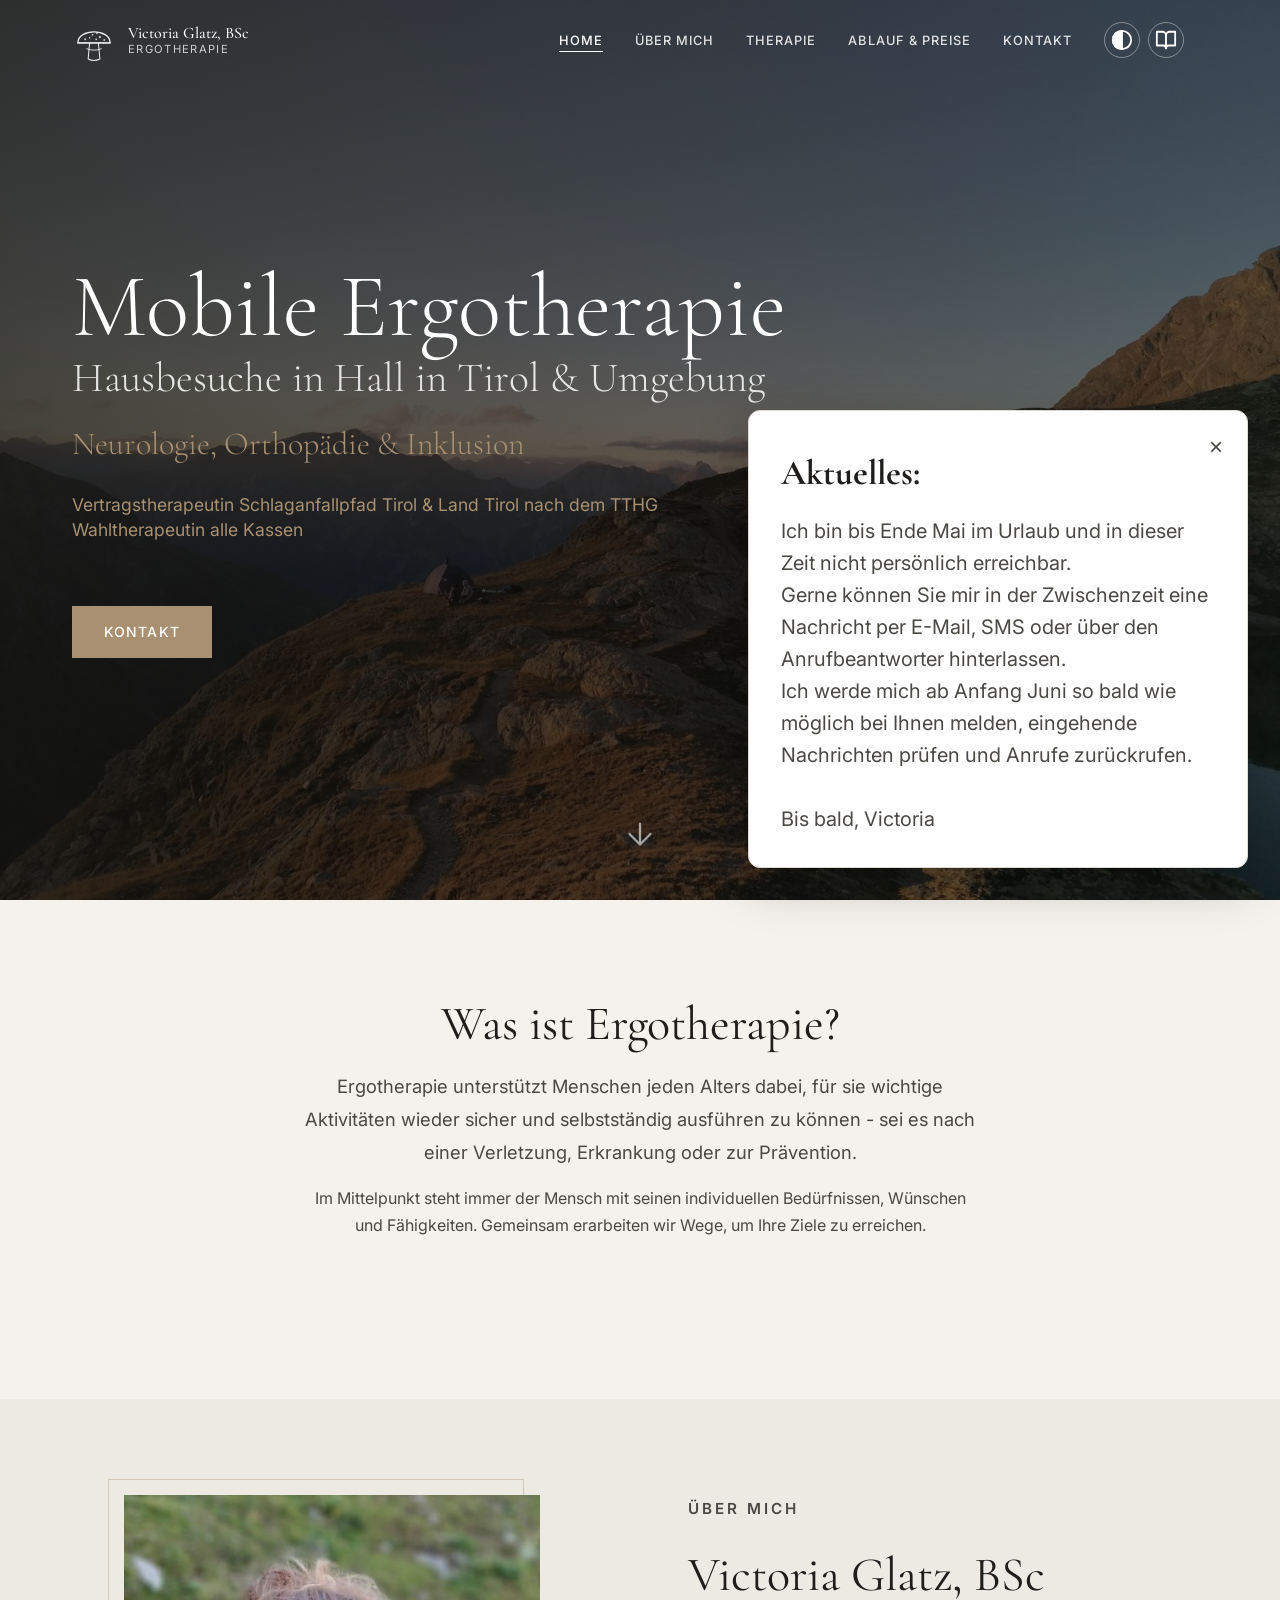
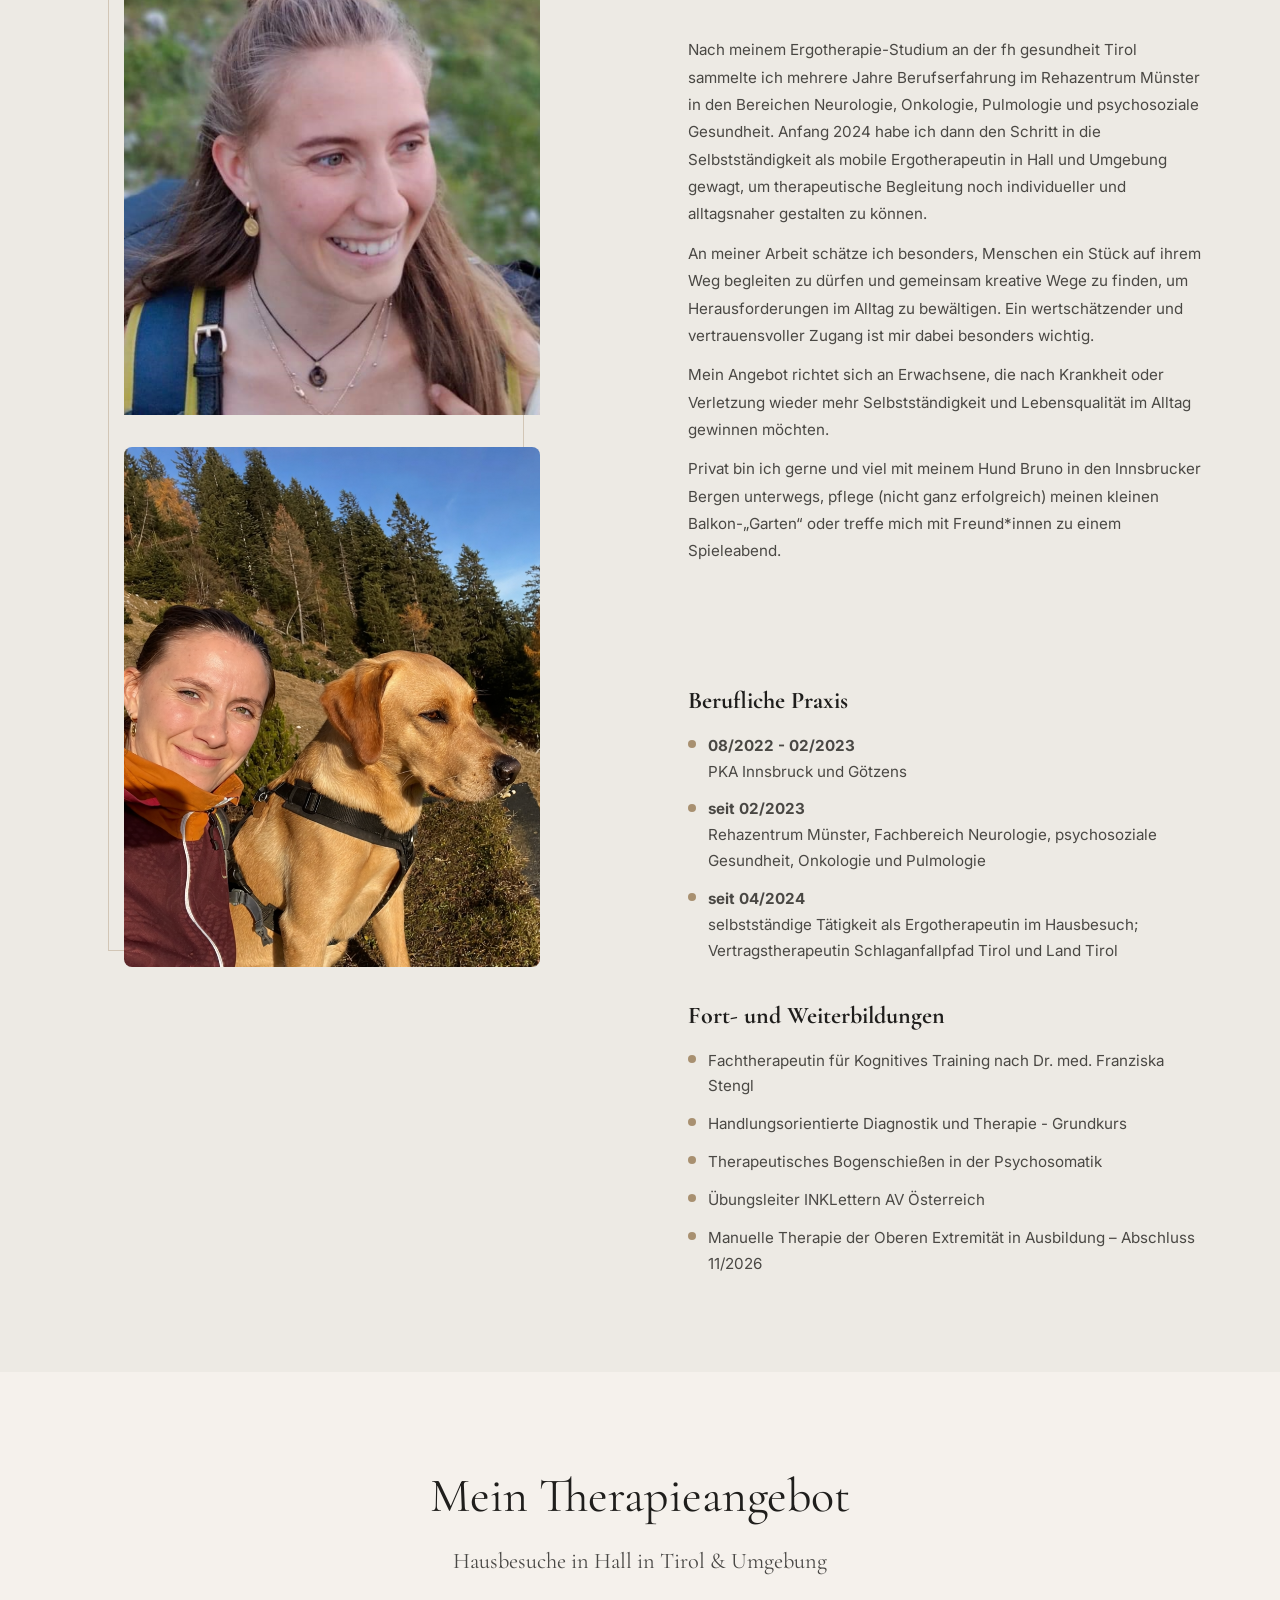
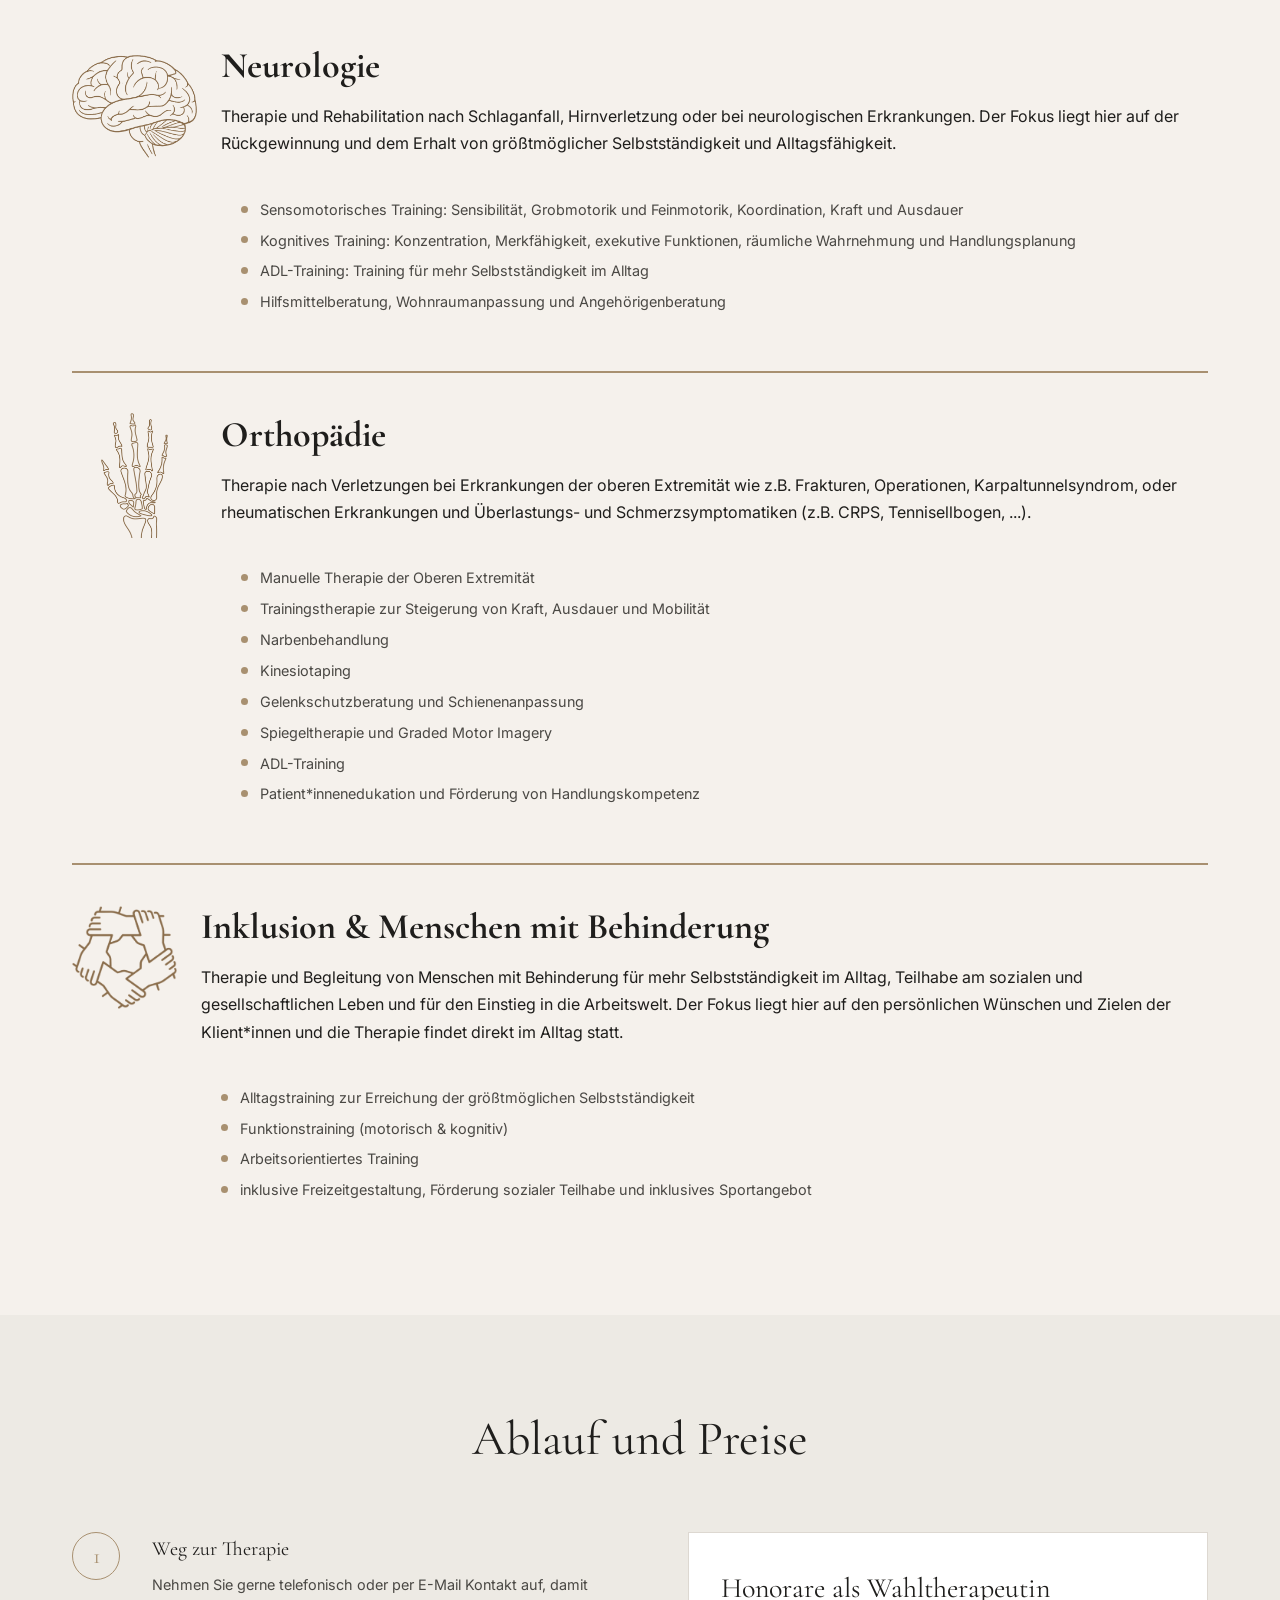
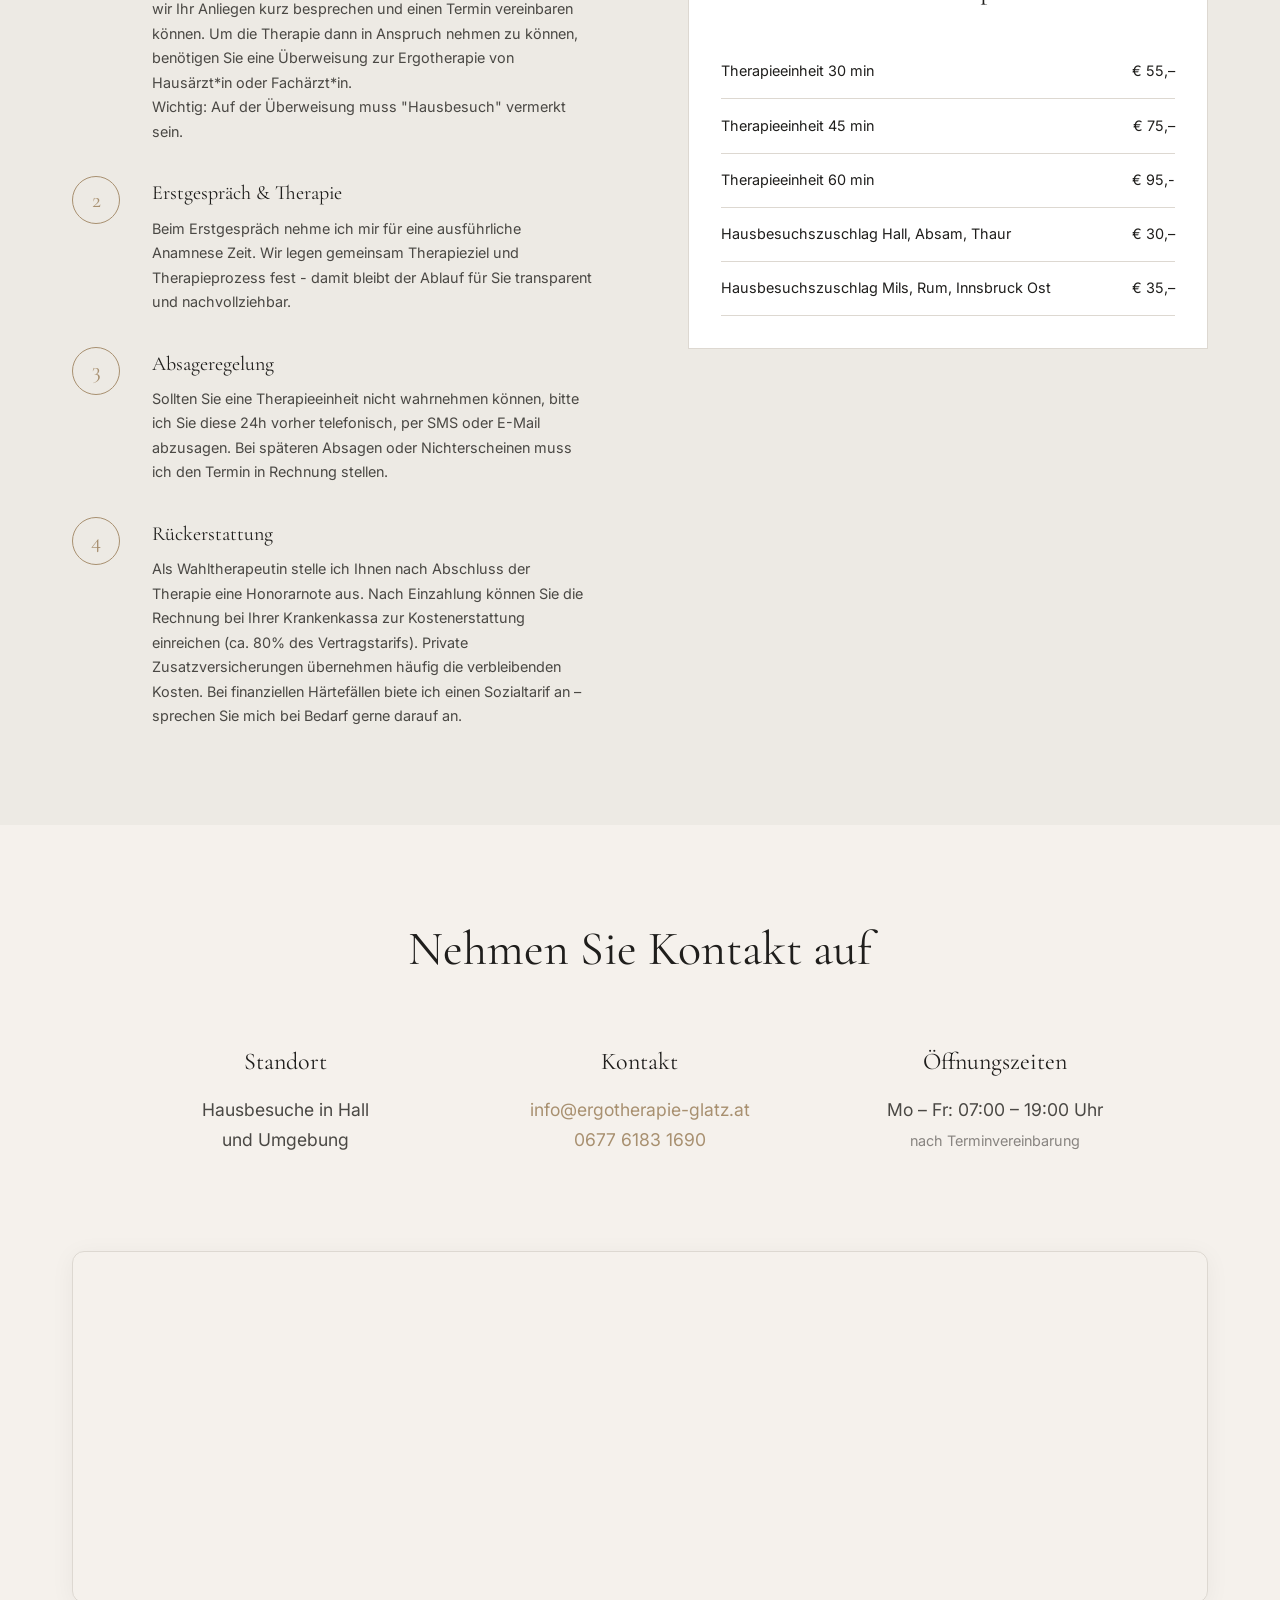
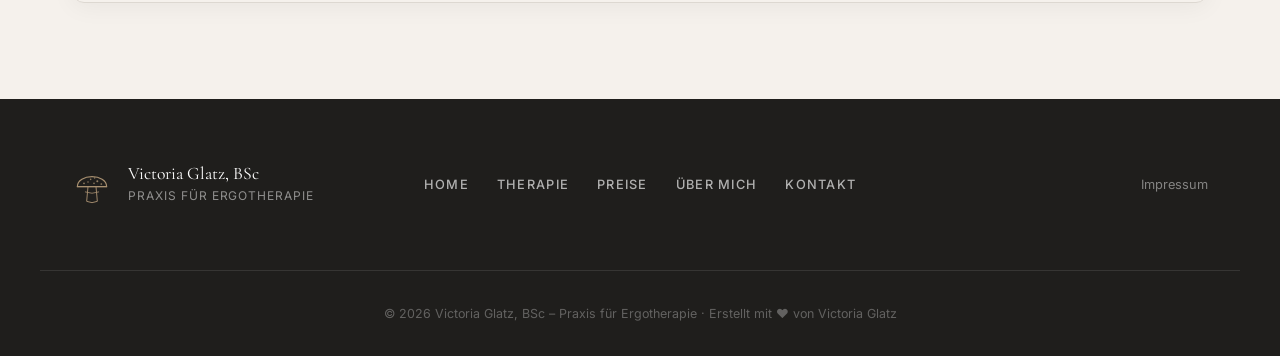
==== commit 92bff494: "feat: update website content with regional details, new imagery, and a vacation popup notification" ====
--- a/index.html
+++ b/index.html
@@ -438,7 +438,8 @@
                 <span class="standard-text">Nehmen Sie gerne telefonisch oder per E-Mail Kontakt auf, damit wir Ihr
                   Anliegen kurz besprechen und einen Termin vereinbaren können. Um die Therapie dann in Anspruch nehmen
                   zu können, benötigen Sie eine Überweisung zur Ergotherapie von Hausärzt*in oder
-                  Fachärzt*in. Wichtig: Auf der Überweisung muss "Hausbesuch" vermerkt sein.</span>
+                  Fachärzt*in.<br>
+                  Wichtig: Auf der Überweisung muss "Hausbesuch" vermerkt sein.</span>
                 <span class="leichte-sprache-text">
                   Für die Ergotherapie braucht man eine Überweisung.<br>
                   Die Überweisung schreibt der Arzt oder die Ärztin.<br>
